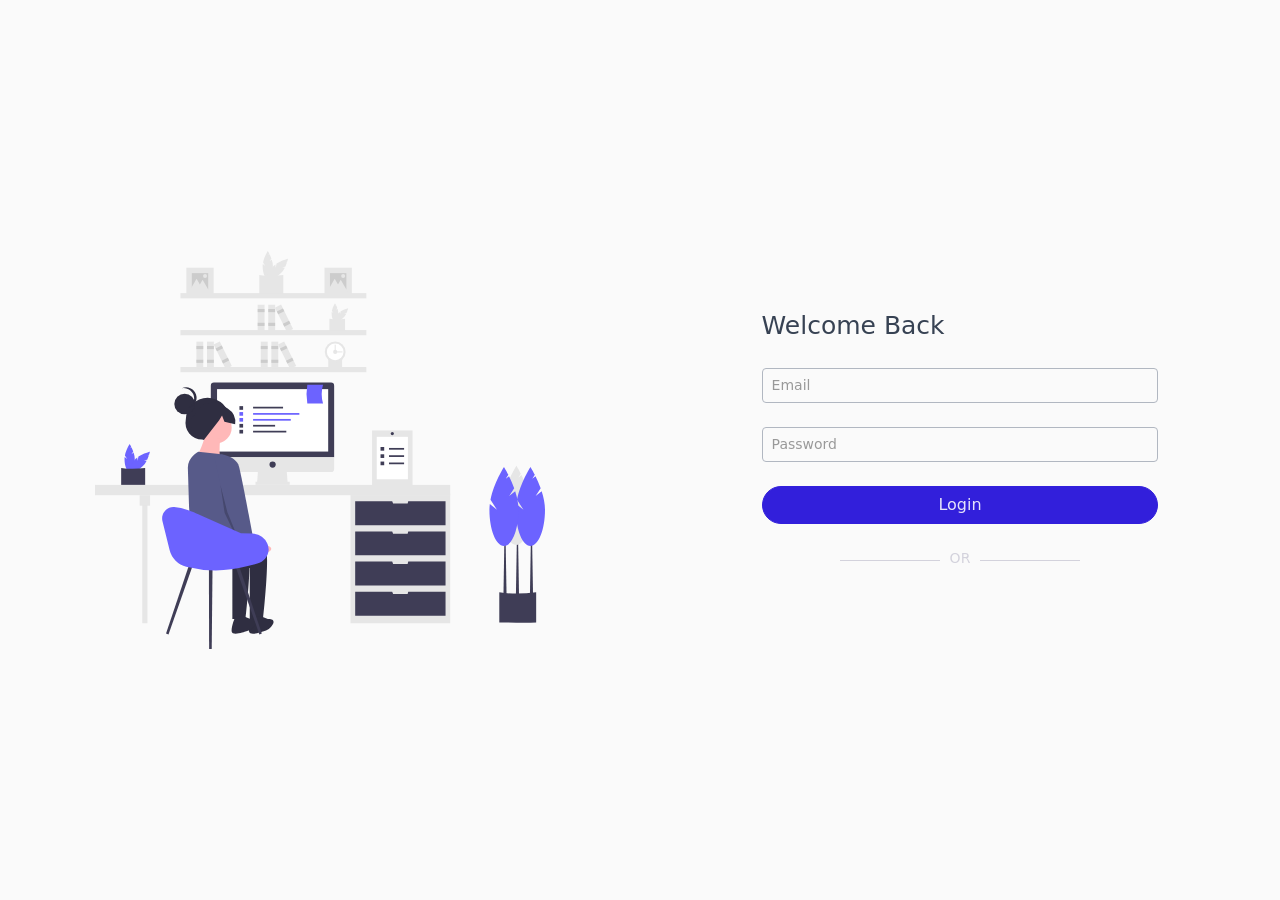
==== index.html @ 7cc8a3b1 "[Login] - Design Initial Commit" ====
<html lang="en">
  <head>
    <meta charset="utf-8" />
    <meta http-equiv="X-UA-Compatible" content="IE=edge" />
    <meta
      name="viewport"
      content="width=device-width, initial-scale=1.0, shrink-to-fit=no"
    />
    <meta
      name="google-signin-client_id"
      content="591014728640-ffhuj822gr8k2f92mpk3l8eg4rbhialf.apps.googleusercontent.com"
    />
    <title>NanoJS</title>
    <link
      href="https://cdn.jsdelivr.net/npm/bootstrap@5.0.2/dist/css/bootstrap.min.css"
      rel="stylesheet"
      integrity="sha384-EVSTQN3/azprG1Anm3QDgpJLIm9Nao0Yz1ztcQTwFspd3yD65VohhpuuCOmLASjC"
      crossorigin="anonymous"
    />
    <link
      href="https://unpkg.com/boxicons@2.1.1/css/boxicons.min.css"
      rel="stylesheet"
    />
    <link href="assets/global/adminGlobal.css" rel="stylesheet" />
    <script src="https://apis.google.com/js/platform.js" async defer></script>
  </head>
  <body>
    <div data-n-dynamic-element="login">
      <div class="container-fluid login-page">
        <div class="row min-vh-100">
          <div
            class="col-md-6 d-flex justify-content-center align-items-center login-page-left"
          >
            <img src="assets/images/login.svg" />
          </div>
          <div
            class="col-md-6 d-flex justify-content-center align-items-center login-page-right"
          >
            <div class="login-container p-5">
              <p class="login-page-title mb-4">Welcome Back</p>
              <form autocomplete="off">
                <div class="floating-label mb-4">
                  <input
                    class="floating-input form-control"
                    type="text"
                    placeholder=" "
                    name=""
                    autocomplete="off"
                  />
                  <span class="highlight"></span>
                  <label>Email</label>
                </div>
                <div class="floating-label mb-4">
                  <input
                    class="floating-input form-control"
                    type="password"
                    placeholder=" "
                    name=""
                    autocomplete="off"
                  />
                  <span class="highlight"></span>
                  <label>Password</label>
                </div>
                <button
                  class="btn btn-primary rounded-pill w-100"
                  type="submit"
                >
                  Login
                </button>
              </form>
              <div class="mb-4 mt-4 relative or">
                <p>OR</p>
              </div>
              <div class="g-signin2" data-onsuccess="onSignIn"></div>
            </div>
          </div>
        </div>
      </div>
    </div>
    <script>
      function onSignIn(googleUser) {
        var profile = googleUser.getBasicProfile();
        console.log("ID: " + profile.getId()); // Do not send to your backend! Use an ID token instead.
        console.log("Name: " + profile.getName());
        console.log("Image URL: " + profile.getImageUrl());
        console.log("Email: " + profile.getEmail()); // This is null if the 'email' scope is not present.
      }
    </script>
  </body>
</html>
---- assets/global/adminGlobal.css ----
@charset "UTF-8";
:root {
  --cui-blue: #0d6efd;
  --cui-indigo: #6610f2;
  --cui-purple: #6f42c1;
  --cui-pink: #d63384;
  --cui-red: #dc3545;
  --cui-orange: #fd7e14;
  --cui-yellow: #ffc107;
  --cui-green: #198754;
  --cui-teal: #20c997;
  --cui-cyan: #0dcaf0;
  --cui-white: #fff;
  --cui-gray: #8a93a2;
  --cui-gray-dark: #636f83;
  --cui-primary: #321fdb;
  --cui-secondary: #9da5b1;
  --cui-success: #2eb85c;
  --cui-info: #39f;
  --cui-warning: #f9b115;
  --cui-danger: #e55353;
  --cui-light: #ebedef;
  --cui-dark: #4f5d73;
  --cui-breakpoint-xs: 0;
  --cui-breakpoint-sm: 576px;
  --cui-breakpoint-md: 768px;
  --cui-breakpoint-lg: 992px;
  --cui-breakpoint-xl: 1200px;
  --cui-breakpoint-xxl: 1400px;
  --cui-mobile-breakpoint: md;
  --cui-font-sans-serif: system-ui, -apple-system, "Segoe UI", Roboto,
    "Helvetica Neue", Arial, "Noto Sans", "Liberation Sans", sans-serif,
    "Apple Color Emoji", "Segoe UI Emoji", "Segoe UI Symbol", "Noto Color Emoji";
  --cui-font-monospace: SFMono-Regular, Menlo, Monaco, Consolas,
    "Liberation Mono", "Courier New", monospace;
  --cui-gradient: linear-gradient(
    180deg,
    rgba(255, 255, 255, 0.15),
    rgba(255, 255, 255, 0)
  );
  --cui-body-color: rgba(44, 56, 74, 0.95);
}
*,
*::before,
*::after {
  box-sizing: border-box;
}
@media (prefers-reduced-motion: no-preference) {
  :root {
    scroll-behavior: smooth;
  }
}
body {
  margin: 0;
  font-family: var(--cui-font-sans-serif);
  font-size: var(--cui-font-size-base, 1rem);
  font-weight: 400;
  line-height: 1.5;
  color: var(--cui-body-color, rgba(44, 56, 74, 0.95));
  background-color: var(--cui-body-bg, #fff);
  -webkit-text-size-adjust: 100%;
  -webkit-tap-highlight-color: transparent;
}
hr {
  margin: 1rem 0;
  color: var(--cui-hr-color, inherit);
  background-color: currentColor;
  border: 0;
  opacity: 0.25;
}
hr:not([size]) {
  height: 1px;
}
.vr {
  display: flex;
  flex: 0 0 1px;
  width: 1px;
  padding: 0 !important;
  margin: 0;
  color: var(--cui-vr-color, inherit);
  background-color: currentColor;
  border: 0;
  opacity: 0.25;
}
h6,
.h6,
h5,
.h5,
h4,
.h4,
h3,
.h3,
h2,
.h2,
h1,
.h1 {
  margin-top: 0;
  margin-bottom: 0.5rem;
  font-weight: 500;
  line-height: 1.2;
  color: var(--cui-headings-color, unset);
}
h1,
.h1 {
  font-size: calc(1.375rem + 1.5vw);
}
@media (min-width: 1200px) {
  h1,
  .h1 {
    font-size: 2.5rem;
  }
}
h2,
.h2 {
  font-size: calc(1.325rem + 0.9vw);
}
@media (min-width: 1200px) {
  h2,
  .h2 {
    font-size: 2rem;
  }
}
h3,
.h3 {
  font-size: calc(1.3rem + 0.6vw);
}
@media (min-width: 1200px) {
  h3,
  .h3 {
    font-size: 1.75rem;
  }
}
h4,
.h4 {
  font-size: calc(1.275rem + 0.3vw);
}
@media (min-width: 1200px) {
  h4,
  .h4 {
    font-size: 1.5rem;
  }
}
h5,
.h5 {
  font-size: 1.25rem;
}
h6,
.h6 {
  font-size: 1rem;
}
p {
  margin-top: 0;
  margin-bottom: 1rem;
}
abbr[title],
abbr[data-coreui-original-title] {
  -webkit-text-decoration: underline dotted;
  text-decoration: underline dotted;
  cursor: help;
  -webkit-text-decoration-skip-ink: none;
  text-decoration-skip-ink: none;
}
address {
  margin-bottom: 1rem;
  font-style: normal;
  line-height: inherit;
}
ol,
ul,
dl {
  margin-top: 0;
  margin-bottom: 1rem;
}
ol ol,
ul ul,
ol ul,
ul ol {
  margin-bottom: 0;
}
dt {
  font-weight: 700;
}
dd {
  margin-bottom: 0.5rem;
}
html:not([dir="rtl"]) dd {
  margin-left: 0;
}
*[dir="rtl"] dd {
  margin-right: 0;
}
blockquote {
  margin: 0 0 1rem;
}
b,
strong {
  font-weight: bolder;
}
small,
.small {
  font-size: 0.875em;
}
mark,
.mark {
  padding: 0.2em;
  background-color: var(--cui-mark-bg, #fcf8e3);
}
sub,
sup {
  position: relative;
  font-size: 0.75em;
  line-height: 0;
  vertical-align: baseline;
}
sub {
  bottom: -0.25em;
}
sup {
  top: -0.5em;
}
a {
  color: var(--cui-link-color, #321fdb);
  text-decoration: underline;
}
a:hover {
  color: var(--cui-link-hover-color, #2819af);
}
a:not([href]):not([class]),
a:not([href]):not([class]):hover {
  color: inherit;
  text-decoration: none;
}
pre,
code,
kbd,
samp {
  font-family: var(--cui-font-monospace);
  font-size: 1em;
  direction: ltr;
  unicode-bidi: bidi-override;
}
pre {
  display: block;
  margin-top: 0;
  margin-bottom: 1rem;
  overflow: auto;
  font-size: 0.875em;
  color: var(--cui-pre-color, unset);
}
pre code {
  font-size: inherit;
  color: inherit;
  word-break: normal;
}
code {
  font-size: 0.875em;
  color: var(--cui-code-color, #d63384);
  word-wrap: break-word;
}
a > code {
  color: inherit;
}
kbd {
  padding: 0.2rem 0.4rem;
  font-size: 0.875em;
  color: var(--cui-kbd-color, rgba(255, 255, 255, 0.87));
  background-color: var(--cui-kbd-bg, #4f5d73);
  border-radius: 0.2rem;
}
kbd kbd {
  padding: 0;
  font-size: 1em;
  font-weight: 700;
}
figure {
  margin: 0 0 1rem;
}
img,
svg {
  vertical-align: middle;
}
table {
  caption-side: bottom;
  border-collapse: collapse;
}
caption {
  padding-top: 0.5rem;
  padding-bottom: 0.5rem;
  color: var(--cui-table-caption-color, rgba(44, 56, 74, 0.38));
  text-align: left;
}
th {
  font-weight: 600;
  text-align: inherit;
  text-align: -webkit-match-parent;
}
thead,
tbody,
tfoot,
tr,
td,
th {
  border-color: inherit;
  border-style: solid;
  border-width: 0;
}
label {
  display: inline-block;
}
button {
  border-radius: 0;
}
button:focus:not(:focus-visible) {
  outline: 0;
}
input,
button,
select,
optgroup,
textarea {
  margin: 0;
  font-family: inherit;
  font-size: inherit;
  line-height: inherit;
}
button,
select {
  text-transform: none;
}
[role="button"] {
  cursor: pointer;
}
select {
  word-wrap: normal;
}
select:disabled {
  opacity: 1;
}
[list]::-webkit-calendar-picker-indicator {
  display: none;
}
button,
[type="button"],
[type="reset"],
[type="submit"] {
  -webkit-appearance: button;
}
button:not(:disabled),
[type="button"]:not(:disabled),
[type="reset"]:not(:disabled),
[type="submit"]:not(:disabled) {
  cursor: pointer;
}
::-moz-focus-inner {
  padding: 0;
  border-style: none;
}
textarea {
  resize: vertical;
}
fieldset {
  min-width: 0;
  padding: 0;
  margin: 0;
  border: 0;
}
legend {
  width: 100%;
  padding: 0;
  margin-bottom: 0.5rem;
  font-size: calc(1.275rem + 0.3vw);
  line-height: inherit;
}
html:not([dir="rtl"]) legend {
  float: left;
}
*[dir="rtl"] legend {
  float: right;
}
@media (min-width: 1200px) {
  legend {
    font-size: 1.5rem;
  }
}
legend + * {
  clear: left;
}
::-webkit-datetime-edit-fields-wrapper,
::-webkit-datetime-edit-text,
::-webkit-datetime-edit-minute,
::-webkit-datetime-edit-hour-field,
::-webkit-datetime-edit-day-field,
::-webkit-datetime-edit-month-field,
::-webkit-datetime-edit-year-field {
  padding: 0;
}
::-webkit-inner-spin-button {
  height: auto;
}
[type="search"] {
  outline-offset: -2px;
  -webkit-appearance: textfield;
}
*[dir="rtl"] [type="tel"],
*[dir="rtl"] [type="url"],
*[dir="rtl"] [type="email"],
*[dir="rtl"] [type="number"] {
  direction: ltr;
}
::-webkit-search-decoration {
  -webkit-appearance: none;
}
::-webkit-color-swatch-wrapper {
  padding: 0;
}
::-webkit-file-upload-button {
  font: inherit;
}
::file-selector-button {
  font: inherit;
}
::-webkit-file-upload-button {
  font: inherit;
  -webkit-appearance: button;
}
output {
  display: inline-block;
}
iframe {
  border: 0;
}
summary {
  display: list-item;
  cursor: pointer;
}
progress {
  vertical-align: baseline;
}
[hidden] {
  display: none !important;
}
.lead {
  font-size: 1.25rem;
  font-weight: 300;
}
.display-1 {
  font-size: calc(1.625rem + 4.5vw);
  font-weight: 300;
  line-height: 1.2;
}
@media (min-width: 1200px) {
  .display-1 {
    font-size: 5rem;
  }
}
.display-2 {
  font-size: calc(1.575rem + 3.9vw);
  font-weight: 300;
  line-height: 1.2;
}
@media (min-width: 1200px) {
  .display-2 {
    font-size: 4.5rem;
  }
}
.display-3 {
  font-size: calc(1.525rem + 3.3vw);
  font-weight: 300;
  line-height: 1.2;
}
@media (min-width: 1200px) {
  .display-3 {
    font-size: 4rem;
  }
}
.display-4 {
  font-size: calc(1.475rem + 2.7vw);
  font-weight: 300;
  line-height: 1.2;
}
@media (min-width: 1200px) {
  .display-4 {
    font-size: 3.5rem;
  }
}
.display-5 {
  font-size: calc(1.425rem + 2.1vw);
  font-weight: 300;
  line-height: 1.2;
}
@media (min-width: 1200px) {
  .display-5 {
    font-size: 3rem;
  }
}
.display-6 {
  font-size: calc(1.375rem + 1.5vw);
  font-weight: 300;
  line-height: 1.2;
}
@media (min-width: 1200px) {
  .display-6 {
    font-size: 2.5rem;
  }
}
.list-unstyled {
  list-style: none;
}
html:not([dir="rtl"]) .list-unstyled {
  padding-left: 0;
}
*[dir="rtl"] .list-unstyled {
  padding-right: 0;
}
.list-inline {
  list-style: none;
}
html:not([dir="rtl"]) .list-inline {
  padding-left: 0;
}
*[dir="rtl"] .list-inline {
  padding-right: 0;
}
.list-inline-item {
  display: inline-block;
}
html:not([dir="rtl"]) .list-inline-item:not(:last-child) {
  margin-right: 0.5rem;
}
*[dir="rtl"] .list-inline-item:not(:last-child) {
  margin-left: 0.5rem;
}
.initialism {
  font-size: 0.875em;
  text-transform: uppercase;
}
.blockquote {
  margin-bottom: 1rem;
  font-size: 1.25rem;
}
.blockquote > :last-child {
  margin-bottom: 0;
}
.blockquote-footer {
  margin-top: -1rem;
  margin-bottom: 1rem;
  font-size: 0.875em;
  color: #8a93a2;
}
.blockquote-footer::before {
  content: "— ";
}
.img-fluid {
  max-width: 100%;
  height: auto;
}
.img-thumbnail {
  padding: 0.25rem;
  background-color: var(--cui-thumbnail-bg, #fff);
  border: 1px solid var(--cui-thumbnail-border-color, #c4c9d0);
  border-radius: 0.25rem;
  max-width: 100%;
  height: auto;
}
.figure {
  display: inline-block;
}
.figure-img {
  margin-bottom: 0.5rem;
  line-height: 1;
}
.figure-caption {
  font-size: 0.875em;
  color: var(--cui-figure-caption-color, #8a93a2);
}
.container,
.container-fluid,
.container-xxl,
.container-xl,
.container-lg,
.container-md,
.container-sm {
  width: 100%;
  padding-right: var(--cui-gutter-x, 0.75rem);
  padding-left: var(--cui-gutter-x, 0.75rem);
  margin-right: auto;
  margin-left: auto;
}
@media (min-width: 576px) {
  .container-sm,
  .container {
    max-width: 540px;
  }
}
@media (min-width: 768px) {
  .container-md,
  .container-sm,
  .container {
    max-width: 720px;
  }
}
@media (min-width: 992px) {
  .container-lg,
  .container-md,
  .container-sm,
  .container {
    max-width: 960px;
  }
}
@media (min-width: 1200px) {
  .container-xl,
  .container-lg,
  .container-md,
  .container-sm,
  .container {
    max-width: 1140px;
  }
}
@media (min-width: 1400px) {
  .container-xxl,
  .container-xl,
  .container-lg,
  .container-md,
  .container-sm,
  .container {
    max-width: 1320px;
  }
}
.row {
  --cui-gutter-x: 1.5rem;
  --cui-gutter-y: 0;
  display: flex;
  flex-wrap: wrap;
  margin-top: calc(-1 * var(--cui-gutter-y));
  margin-right: calc(-0.5 * var(--cui-gutter-x));
  margin-left: calc(-0.5 * var(--cui-gutter-x));
}
.row > * {
  flex-shrink: 0;
  width: 100%;
  max-width: 100%;
  padding-right: calc(var(--cui-gutter-x) * 0.5);
  padding-left: calc(var(--cui-gutter-x) * 0.5);
  margin-top: var(--cui-gutter-y);
}
.col {
  flex: 1 0 0%;
}
.row-cols-auto > * {
  flex: 0 0 auto;
  width: auto;
}
.row-cols-1 > * {
  flex: 0 0 auto;
  width: 100%;
}
.row-cols-2 > * {
  flex: 0 0 auto;
  width: 50%;
}
.row-cols-3 > * {
  flex: 0 0 auto;
  width: 33.3333333333%;
}
.row-cols-4 > * {
  flex: 0 0 auto;
  width: 25%;
}
.row-cols-5 > * {
  flex: 0 0 auto;
  width: 20%;
}
.row-cols-6 > * {
  flex: 0 0 auto;
  width: 16.6666666667%;
}
@media (min-width: 576px) {
  .col-sm {
    flex: 1 0 0%;
  }
  .row-cols-sm-auto > * {
    flex: 0 0 auto;
    width: auto;
  }
  .row-cols-sm-1 > * {
    flex: 0 0 auto;
    width: 100%;
  }
  .row-cols-sm-2 > * {
    flex: 0 0 auto;
    width: 50%;
  }
  .row-cols-sm-3 > * {
    flex: 0 0 auto;
    width: 33.3333333333%;
  }
  .row-cols-sm-4 > * {
    flex: 0 0 auto;
    width: 25%;
  }
  .row-cols-sm-5 > * {
    flex: 0 0 auto;
    width: 20%;
  }
  .row-cols-sm-6 > * {
    flex: 0 0 auto;
    width: 16.6666666667%;
  }
}
@media (min-width: 768px) {
  .col-md {
    flex: 1 0 0%;
  }
  .row-cols-md-auto > * {
    flex: 0 0 auto;
    width: auto;
  }
  .row-cols-md-1 > * {
    flex: 0 0 auto;
    width: 100%;
  }
  .row-cols-md-2 > * {
    flex: 0 0 auto;
    width: 50%;
  }
  .row-cols-md-3 > * {
    flex: 0 0 auto;
    width: 33.3333333333%;
  }
  .row-cols-md-4 > * {
    flex: 0 0 auto;
    width: 25%;
  }
  .row-cols-md-5 > * {
    flex: 0 0 auto;
    width: 20%;
  }
  .row-cols-md-6 > * {
    flex: 0 0 auto;
    width: 16.6666666667%;
  }
}
@media (min-width: 992px) {
  .col-lg {
    flex: 1 0 0%;
  }
  .row-cols-lg-auto > * {
    flex: 0 0 auto;
    width: auto;
  }
  .row-cols-lg-1 > * {
    flex: 0 0 auto;
    width: 100%;
  }
  .row-cols-lg-2 > * {
    flex: 0 0 auto;
    width: 50%;
  }
  .row-cols-lg-3 > * {
    flex: 0 0 auto;
    width: 33.3333333333%;
  }
  .row-cols-lg-4 > * {
    flex: 0 0 auto;
    width: 25%;
  }
  .row-cols-lg-5 > * {
    flex: 0 0 auto;
    width: 20%;
  }
  .row-cols-lg-6 > * {
    flex: 0 0 auto;
    width: 16.6666666667%;
  }
}
@media (min-width: 1200px) {
  .col-xl {
    flex: 1 0 0%;
  }
  .row-cols-xl-auto > * {
    flex: 0 0 auto;
    width: auto;
  }
  .row-cols-xl-1 > * {
    flex: 0 0 auto;
    width: 100%;
  }
  .row-cols-xl-2 > * {
    flex: 0 0 auto;
    width: 50%;
  }
  .row-cols-xl-3 > * {
    flex: 0 0 auto;
    width: 33.3333333333%;
  }
  .row-cols-xl-4 > * {
    flex: 0 0 auto;
    width: 25%;
  }
  .row-cols-xl-5 > * {
    flex: 0 0 auto;
    width: 20%;
  }
  .row-cols-xl-6 > * {
    flex: 0 0 auto;
    width: 16.6666666667%;
  }
}
@media (min-width: 1400px) {
  .col-xxl {
    flex: 1 0 0%;
  }
  .row-cols-xxl-auto > * {
    flex: 0 0 auto;
    width: auto;
  }
  .row-cols-xxl-1 > * {
    flex: 0 0 auto;
    width: 100%;
  }
  .row-cols-xxl-2 > * {
    flex: 0 0 auto;
    width: 50%;
  }
  .row-cols-xxl-3 > * {
    flex: 0 0 auto;
    width: 33.3333333333%;
  }
  .row-cols-xxl-4 > * {
    flex: 0 0 auto;
    width: 25%;
  }
  .row-cols-xxl-5 > * {
    flex: 0 0 auto;
    width: 20%;
  }
  .row-cols-xxl-6 > * {
    flex: 0 0 auto;
    width: 16.6666666667%;
  }
}
.col-auto {
  flex: 0 0 auto;
  width: auto;
}
.col-1 {
  flex: 0 0 auto;
  width: 8.33333333%;
}
.col-2 {
  flex: 0 0 auto;
  width: 16.66666667%;
}
.col-3 {
  flex: 0 0 auto;
  width: 25%;
}
.col-4 {
  flex: 0 0 auto;
  width: 33.33333333%;
}
.col-5 {
  flex: 0 0 auto;
  width: 41.66666667%;
}
.col-6 {
  flex: 0 0 auto;
  width: 50%;
}
.col-7 {
  flex: 0 0 auto;
  width: 58.33333333%;
}
.col-8 {
  flex: 0 0 auto;
  width: 66.66666667%;
}
.col-9 {
  flex: 0 0 auto;
  width: 75%;
}
.col-10 {
  flex: 0 0 auto;
  width: 83.33333333%;
}
.col-11 {
  flex: 0 0 auto;
  width: 91.66666667%;
}
.col-12 {
  flex: 0 0 auto;
  width: 100%;
}
html:not([dir="rtl"]) .offset-1 {
  margin-left: 8.33333333%;
}
*[dir="rtl"] .offset-1 {
  margin-right: 8.33333333%;
}
html:not([dir="rtl"]) .offset-2 {
  margin-left: 16.66666667%;
}
*[dir="rtl"] .offset-2 {
  margin-right: 16.66666667%;
}
html:not([dir="rtl"]) .offset-3 {
  margin-left: 25%;
}
*[dir="rtl"] .offset-3 {
  margin-right: 25%;
}
html:not([dir="rtl"]) .offset-4 {
  margin-left: 33.33333333%;
}
*[dir="rtl"] .offset-4 {
  margin-right: 33.33333333%;
}
html:not([dir="rtl"]) .offset-5 {
  margin-left: 41.66666667%;
}
*[dir="rtl"] .offset-5 {
  margin-right: 41.66666667%;
}
html:not([dir="rtl"]) .offset-6 {
  margin-left: 50%;
}
*[dir="rtl"] .offset-6 {
  margin-right: 50%;
}
html:not([dir="rtl"]) .offset-7 {
  margin-left: 58.33333333%;
}
*[dir="rtl"] .offset-7 {
  margin-right: 58.33333333%;
}
html:not([dir="rtl"]) .offset-8 {
  margin-left: 66.66666667%;
}
*[dir="rtl"] .offset-8 {
  margin-right: 66.66666667%;
}
html:not([dir="rtl"]) .offset-9 {
  margin-left: 75%;
}
*[dir="rtl"] .offset-9 {
  margin-right: 75%;
}
html:not([dir="rtl"]) .offset-10 {
  margin-left: 83.33333333%;
}
*[dir="rtl"] .offset-10 {
  margin-right: 83.33333333%;
}
html:not([dir="rtl"]) .offset-11 {
  margin-left: 91.66666667%;
}
*[dir="rtl"] .offset-11 {
  margin-right: 91.66666667%;
}
.g-0,
.gx-0 {
  --cui-gutter-x: 0;
}
.g-0,
.gy-0 {
  --cui-gutter-y: 0;
}
.g-1,
.gx-1 {
  --cui-gutter-x: 0.25rem;
}
.g-1,
.gy-1 {
  --cui-gutter-y: 0.25rem;
}
.g-2,
.gx-2 {
  --cui-gutter-x: 0.5rem;
}
.g-2,
.gy-2 {
  --cui-gutter-y: 0.5rem;
}
.g-3,
.gx-3 {
  --cui-gutter-x: 1rem;
}
.g-3,
.gy-3 {
  --cui-gutter-y: 1rem;
}
.g-4,
.gx-4 {
  --cui-gutter-x: 1.5rem;
}
.g-4,
.gy-4 {
  --cui-gutter-y: 1.5rem;
}
.g-5,
.gx-5 {
  --cui-gutter-x: 3rem;
}
.g-5,
.gy-5 {
  --cui-gutter-y: 3rem;
}
@media (min-width: 576px) {
  .col-sm-auto {
    flex: 0 0 auto;
    width: auto;
  }
  .col-sm-1 {
    flex: 0 0 auto;
    width: 8.33333333%;
  }
  .col-sm-2 {
    flex: 0 0 auto;
    width: 16.66666667%;
  }
  .col-sm-3 {
    flex: 0 0 auto;
    width: 25%;
  }
  .col-sm-4 {
    flex: 0 0 auto;
    width: 33.33333333%;
  }
  .col-sm-5 {
    flex: 0 0 auto;
    width: 41.66666667%;
  }
  .col-sm-6 {
    flex: 0 0 auto;
    width: 50%;
  }
  .col-sm-7 {
    flex: 0 0 auto;
    width: 58.33333333%;
  }
  .col-sm-8 {
    flex: 0 0 auto;
    width: 66.66666667%;
  }
  .col-sm-9 {
    flex: 0 0 auto;
    width: 75%;
  }
  .col-sm-10 {
    flex: 0 0 auto;
    width: 83.33333333%;
  }
  .col-sm-11 {
    flex: 0 0 auto;
    width: 91.66666667%;
  }
  .col-sm-12 {
    flex: 0 0 auto;
    width: 100%;
  }
  html:not([dir="rtl"]) .offset-sm-0 {
    margin-left: 0;
  }
  *[dir="rtl"] .offset-sm-0 {
    margin-right: 0;
  }
  html:not([dir="rtl"]) .offset-sm-1 {
    margin-left: 8.33333333%;
  }
  *[dir="rtl"] .offset-sm-1 {
    margin-right: 8.33333333%;
  }
  html:not([dir="rtl"]) .offset-sm-2 {
    margin-left: 16.66666667%;
  }
  *[dir="rtl"] .offset-sm-2 {
    margin-right: 16.66666667%;
  }
  html:not([dir="rtl"]) .offset-sm-3 {
    margin-left: 25%;
  }
  *[dir="rtl"] .offset-sm-3 {
    margin-right: 25%;
  }
  html:not([dir="rtl"]) .offset-sm-4 {
    margin-left: 33.33333333%;
  }
  *[dir="rtl"] .offset-sm-4 {
    margin-right: 33.33333333%;
  }
  html:not([dir="rtl"]) .offset-sm-5 {
    margin-left: 41.66666667%;
  }
  *[dir="rtl"] .offset-sm-5 {
    margin-right: 41.66666667%;
  }
  html:not([dir="rtl"]) .offset-sm-6 {
    margin-left: 50%;
  }
  *[dir="rtl"] .offset-sm-6 {
    margin-right: 50%;
  }
  html:not([dir="rtl"]) .offset-sm-7 {
    margin-left: 58.33333333%;
  }
  *[dir="rtl"] .offset-sm-7 {
    margin-right: 58.33333333%;
  }
  html:not([dir="rtl"]) .offset-sm-8 {
    margin-left: 66.66666667%;
  }
  *[dir="rtl"] .offset-sm-8 {
    margin-right: 66.66666667%;
  }
  html:not([dir="rtl"]) .offset-sm-9 {
    margin-left: 75%;
  }
  *[dir="rtl"] .offset-sm-9 {
    margin-right: 75%;
  }
  html:not([dir="rtl"]) .offset-sm-10 {
    margin-left: 83.33333333%;
  }
  *[dir="rtl"] .offset-sm-10 {
    margin-right: 83.33333333%;
  }
  html:not([dir="rtl"]) .offset-sm-11 {
    margin-left: 91.66666667%;
  }
  *[dir="rtl"] .offset-sm-11 {
    margin-right: 91.66666667%;
  }
  .g-sm-0,
  .gx-sm-0 {
    --cui-gutter-x: 0;
  }
  .g-sm-0,
  .gy-sm-0 {
    --cui-gutter-y: 0;
  }
  .g-sm-1,
  .gx-sm-1 {
    --cui-gutter-x: 0.25rem;
  }
  .g-sm-1,
  .gy-sm-1 {
    --cui-gutter-y: 0.25rem;
  }
  .g-sm-2,
  .gx-sm-2 {
    --cui-gutter-x: 0.5rem;
  }
  .g-sm-2,
  .gy-sm-2 {
    --cui-gutter-y: 0.5rem;
  }
  .g-sm-3,
  .gx-sm-3 {
    --cui-gutter-x: 1rem;
  }
  .g-sm-3,
  .gy-sm-3 {
    --cui-gutter-y: 1rem;
  }
  .g-sm-4,
  .gx-sm-4 {
    --cui-gutter-x: 1.5rem;
  }
  .g-sm-4,
  .gy-sm-4 {
    --cui-gutter-y: 1.5rem;
  }
  .g-sm-5,
  .gx-sm-5 {
    --cui-gutter-x: 3rem;
  }
  .g-sm-5,
  .gy-sm-5 {
    --cui-gutter-y: 3rem;
  }
}
@media (min-width: 768px) {
  .col-md-auto {
    flex: 0 0 auto;
    width: auto;
  }
  .col-md-1 {
    flex: 0 0 auto;
    width: 8.33333333%;
  }
  .col-md-2 {
    flex: 0 0 auto;
    width: 16.66666667%;
  }
  .col-md-3 {
    flex: 0 0 auto;
    width: 25%;
  }
  .col-md-4 {
    flex: 0 0 auto;
    width: 33.33333333%;
  }
  .col-md-5 {
    flex: 0 0 auto;
    width: 41.66666667%;
  }
  .col-md-6 {
    flex: 0 0 auto;
    width: 50%;
  }
  .col-md-7 {
    flex: 0 0 auto;
    width: 58.33333333%;
  }
  .col-md-8 {
    flex: 0 0 auto;
    width: 66.66666667%;
  }
  .col-md-9 {
    flex: 0 0 auto;
    width: 75%;
  }
  .col-md-10 {
    flex: 0 0 auto;
    width: 83.33333333%;
  }
  .col-md-11 {
    flex: 0 0 auto;
    width: 91.66666667%;
  }
  .col-md-12 {
    flex: 0 0 auto;
    width: 100%;
  }
  html:not([dir="rtl"]) .offset-md-0 {
    margin-left: 0;
  }
  *[dir="rtl"] .offset-md-0 {
    margin-right: 0;
  }
  html:not([dir="rtl"]) .offset-md-1 {
    margin-left: 8.33333333%;
  }
  *[dir="rtl"] .offset-md-1 {
    margin-right: 8.33333333%;
  }
  html:not([dir="rtl"]) .offset-md-2 {
    margin-left: 16.66666667%;
  }
  *[dir="rtl"] .offset-md-2 {
    margin-right: 16.66666667%;
  }
  html:not([dir="rtl"]) .offset-md-3 {
    margin-left: 25%;
  }
  *[dir="rtl"] .offset-md-3 {
    margin-right: 25%;
  }
  html:not([dir="rtl"]) .offset-md-4 {
    margin-left: 33.33333333%;
  }
  *[dir="rtl"] .offset-md-4 {
    margin-right: 33.33333333%;
  }
  html:not([dir="rtl"]) .offset-md-5 {
    margin-left: 41.66666667%;
  }
  *[dir="rtl"] .offset-md-5 {
    margin-right: 41.66666667%;
  }
  html:not([dir="rtl"]) .offset-md-6 {
    margin-left: 50%;
  }
  *[dir="rtl"] .offset-md-6 {
    margin-right: 50%;
  }
  html:not([dir="rtl"]) .offset-md-7 {
    margin-left: 58.33333333%;
  }
  *[dir="rtl"] .offset-md-7 {
    margin-right: 58.33333333%;
  }
  html:not([dir="rtl"]) .offset-md-8 {
    margin-left: 66.66666667%;
  }
  *[dir="rtl"] .offset-md-8 {
    margin-right: 66.66666667%;
  }
  html:not([dir="rtl"]) .offset-md-9 {
    margin-left: 75%;
  }
  *[dir="rtl"] .offset-md-9 {
    margin-right: 75%;
  }
  html:not([dir="rtl"]) .offset-md-10 {
    margin-left: 83.33333333%;
  }
  *[dir="rtl"] .offset-md-10 {
    margin-right: 83.33333333%;
  }
  html:not([dir="rtl"]) .offset-md-11 {
    margin-left: 91.66666667%;
  }
  *[dir="rtl"] .offset-md-11 {
    margin-right: 91.66666667%;
  }
  .g-md-0,
  .gx-md-0 {
    --cui-gutter-x: 0;
  }
  .g-md-0,
  .gy-md-0 {
    --cui-gutter-y: 0;
  }
  .g-md-1,
  .gx-md-1 {
    --cui-gutter-x: 0.25rem;
  }
  .g-md-1,
  .gy-md-1 {
    --cui-gutter-y: 0.25rem;
  }
  .g-md-2,
  .gx-md-2 {
    --cui-gutter-x: 0.5rem;
  }
  .g-md-2,
  .gy-md-2 {
    --cui-gutter-y: 0.5rem;
  }
  .g-md-3,
  .gx-md-3 {
    --cui-gutter-x: 1rem;
  }
  .g-md-3,
  .gy-md-3 {
    --cui-gutter-y: 1rem;
  }
  .g-md-4,
  .gx-md-4 {
    --cui-gutter-x: 1.5rem;
  }
  .g-md-4,
  .gy-md-4 {
    --cui-gutter-y: 1.5rem;
  }
  .g-md-5,
  .gx-md-5 {
    --cui-gutter-x: 3rem;
  }
  .g-md-5,
  .gy-md-5 {
    --cui-gutter-y: 3rem;
  }
}
@media (min-width: 992px) {
  .col-lg-auto {
    flex: 0 0 auto;
    width: auto;
  }
  .col-lg-1 {
    flex: 0 0 auto;
    width: 8.33333333%;
  }
  .col-lg-2 {
    flex: 0 0 auto;
    width: 16.66666667%;
  }
  .col-lg-3 {
    flex: 0 0 auto;
    width: 25%;
  }
  .col-lg-4 {
    flex: 0 0 auto;
    width: 33.33333333%;
  }
  .col-lg-5 {
    flex: 0 0 auto;
    width: 41.66666667%;
  }
  .col-lg-6 {
    flex: 0 0 auto;
    width: 50%;
  }
  .col-lg-7 {
    flex: 0 0 auto;
    width: 58.33333333%;
  }
  .col-lg-8 {
    flex: 0 0 auto;
    width: 66.66666667%;
  }
  .col-lg-9 {
    flex: 0 0 auto;
    width: 75%;
  }
  .col-lg-10 {
    flex: 0 0 auto;
    width: 83.33333333%;
  }
  .col-lg-11 {
    flex: 0 0 auto;
    width: 91.66666667%;
  }
  .col-lg-12 {
    flex: 0 0 auto;
    width: 100%;
  }
  html:not([dir="rtl"]) .offset-lg-0 {
    margin-left: 0;
  }
  *[dir="rtl"] .offset-lg-0 {
    margin-right: 0;
  }
  html:not([dir="rtl"]) .offset-lg-1 {
    margin-left: 8.33333333%;
  }
  *[dir="rtl"] .offset-lg-1 {
    margin-right: 8.33333333%;
  }
  html:not([dir="rtl"]) .offset-lg-2 {
    margin-left: 16.66666667%;
  }
  *[dir="rtl"] .offset-lg-2 {
    margin-right: 16.66666667%;
  }
  html:not([dir="rtl"]) .offset-lg-3 {
    margin-left: 25%;
  }
  *[dir="rtl"] .offset-lg-3 {
    margin-right: 25%;
  }
  html:not([dir="rtl"]) .offset-lg-4 {
    margin-left: 33.33333333%;
  }
  *[dir="rtl"] .offset-lg-4 {
    margin-right: 33.33333333%;
  }
  html:not([dir="rtl"]) .offset-lg-5 {
    margin-left: 41.66666667%;
  }
  *[dir="rtl"] .offset-lg-5 {
    margin-right: 41.66666667%;
  }
  html:not([dir="rtl"]) .offset-lg-6 {
    margin-left: 50%;
  }
  *[dir="rtl"] .offset-lg-6 {
    margin-right: 50%;
  }
  html:not([dir="rtl"]) .offset-lg-7 {
    margin-left: 58.33333333%;
  }
  *[dir="rtl"] .offset-lg-7 {
    margin-right: 58.33333333%;
  }
  html:not([dir="rtl"]) .offset-lg-8 {
    margin-left: 66.66666667%;
  }
  *[dir="rtl"] .offset-lg-8 {
    margin-right: 66.66666667%;
  }
  html:not([dir="rtl"]) .offset-lg-9 {
    margin-left: 75%;
  }
  *[dir="rtl"] .offset-lg-9 {
    margin-right: 75%;
  }
  html:not([dir="rtl"]) .offset-lg-10 {
    margin-left: 83.33333333%;
  }
  *[dir="rtl"] .offset-lg-10 {
    margin-right: 83.33333333%;
  }
  html:not([dir="rtl"]) .offset-lg-11 {
    margin-left: 91.66666667%;
  }
  *[dir="rtl"] .offset-lg-11 {
    margin-right: 91.66666667%;
  }
  .g-lg-0,
  .gx-lg-0 {
    --cui-gutter-x: 0;
  }
  .g-lg-0,
  .gy-lg-0 {
    --cui-gutter-y: 0;
  }
  .g-lg-1,
  .gx-lg-1 {
    --cui-gutter-x: 0.25rem;
  }
  .g-lg-1,
  .gy-lg-1 {
    --cui-gutter-y: 0.25rem;
  }
  .g-lg-2,
  .gx-lg-2 {
    --cui-gutter-x: 0.5rem;
  }
  .g-lg-2,
  .gy-lg-2 {
    --cui-gutter-y: 0.5rem;
  }
  .g-lg-3,
  .gx-lg-3 {
    --cui-gutter-x: 1rem;
  }
  .g-lg-3,
  .gy-lg-3 {
    --cui-gutter-y: 1rem;
  }
  .g-lg-4,
  .gx-lg-4 {
    --cui-gutter-x: 1.5rem;
  }
  .g-lg-4,
  .gy-lg-4 {
    --cui-gutter-y: 1.5rem;
  }
  .g-lg-5,
  .gx-lg-5 {
    --cui-gutter-x: 3rem;
  }
  .g-lg-5,
  .gy-lg-5 {
    --cui-gutter-y: 3rem;
  }
}
@media (min-width: 1200px) {
  .col-xl-auto {
    flex: 0 0 auto;
    width: auto;
  }
  .col-xl-1 {
    flex: 0 0 auto;
    width: 8.33333333%;
  }
  .col-xl-2 {
    flex: 0 0 auto;
    width: 16.66666667%;
  }
  .col-xl-3 {
    flex: 0 0 auto;
    width: 25%;
  }
  .col-xl-4 {
    flex: 0 0 auto;
    width: 33.33333333%;
  }
  .col-xl-5 {
    flex: 0 0 auto;
    width: 41.66666667%;
  }
  .col-xl-6 {
    flex: 0 0 auto;
    width: 50%;
  }
  .col-xl-7 {
    flex: 0 0 auto;
    width: 58.33333333%;
  }
  .col-xl-8 {
    flex: 0 0 auto;
    width: 66.66666667%;
  }
  .col-xl-9 {
    flex: 0 0 auto;
    width: 75%;
  }
  .col-xl-10 {
    flex: 0 0 auto;
    width: 83.33333333%;
  }
  .col-xl-11 {
    flex: 0 0 auto;
    width: 91.66666667%;
  }
  .col-xl-12 {
    flex: 0 0 auto;
    width: 100%;
  }
  html:not([dir="rtl"]) .offset-xl-0 {
    margin-left: 0;
  }
  *[dir="rtl"] .offset-xl-0 {
    margin-right: 0;
  }
  html:not([dir="rtl"]) .offset-xl-1 {
    margin-left: 8.33333333%;
  }
  *[dir="rtl"] .offset-xl-1 {
    margin-right: 8.33333333%;
  }
  html:not([dir="rtl"]) .offset-xl-2 {
    margin-left: 16.66666667%;
  }
  *[dir="rtl"] .offset-xl-2 {
    margin-right: 16.66666667%;
  }
  html:not([dir="rtl"]) .offset-xl-3 {
    margin-left: 25%;
  }
  *[dir="rtl"] .offset-xl-3 {
    margin-right: 25%;
  }
  html:not([dir="rtl"]) .offset-xl-4 {
    margin-left: 33.33333333%;
  }
  *[dir="rtl"] .offset-xl-4 {
    margin-right: 33.33333333%;
  }
  html:not([dir="rtl"]) .offset-xl-5 {
    margin-left: 41.66666667%;
  }
  *[dir="rtl"] .offset-xl-5 {
    margin-right: 41.66666667%;
  }
  html:not([dir="rtl"]) .offset-xl-6 {
    margin-left: 50%;
  }
  *[dir="rtl"] .offset-xl-6 {
    margin-right: 50%;
  }
  html:not([dir="rtl"]) .offset-xl-7 {
    margin-left: 58.33333333%;
  }
  *[dir="rtl"] .offset-xl-7 {
    margin-right: 58.33333333%;
  }
  html:not([dir="rtl"]) .offset-xl-8 {
    margin-left: 66.66666667%;
  }
  *[dir="rtl"] .offset-xl-8 {
    margin-right: 66.66666667%;
  }
  html:not([dir="rtl"]) .offset-xl-9 {
    margin-left: 75%;
  }
  *[dir="rtl"] .offset-xl-9 {
    margin-right: 75%;
  }
  html:not([dir="rtl"]) .offset-xl-10 {
    margin-left: 83.33333333%;
  }
  *[dir="rtl"] .offset-xl-10 {
    margin-right: 83.33333333%;
  }
  html:not([dir="rtl"]) .offset-xl-11 {
    margin-left: 91.66666667%;
  }
  *[dir="rtl"] .offset-xl-11 {
    margin-right: 91.66666667%;
  }
  .g-xl-0,
  .gx-xl-0 {
    --cui-gutter-x: 0;
  }
  .g-xl-0,
  .gy-xl-0 {
    --cui-gutter-y: 0;
  }
  .g-xl-1,
  .gx-xl-1 {
    --cui-gutter-x: 0.25rem;
  }
  .g-xl-1,
  .gy-xl-1 {
    --cui-gutter-y: 0.25rem;
  }
  .g-xl-2,
  .gx-xl-2 {
    --cui-gutter-x: 0.5rem;
  }
  .g-xl-2,
  .gy-xl-2 {
    --cui-gutter-y: 0.5rem;
  }
  .g-xl-3,
  .gx-xl-3 {
    --cui-gutter-x: 1rem;
  }
  .g-xl-3,
  .gy-xl-3 {
    --cui-gutter-y: 1rem;
  }
  .g-xl-4,
  .gx-xl-4 {
    --cui-gutter-x: 1.5rem;
  }
  .g-xl-4,
  .gy-xl-4 {
    --cui-gutter-y: 1.5rem;
  }
  .g-xl-5,
  .gx-xl-5 {
    --cui-gutter-x: 3rem;
  }
  .g-xl-5,
  .gy-xl-5 {
    --cui-gutter-y: 3rem;
  }
}
@media (min-width: 1400px) {
  .col-xxl-auto {
    flex: 0 0 auto;
    width: auto;
  }
  .col-xxl-1 {
    flex: 0 0 auto;
    width: 8.33333333%;
  }
  .col-xxl-2 {
    flex: 0 0 auto;
    width: 16.66666667%;
  }
  .col-xxl-3 {
    flex: 0 0 auto;
    width: 25%;
  }
  .col-xxl-4 {
    flex: 0 0 auto;
    width: 33.33333333%;
  }
  .col-xxl-5 {
    flex: 0 0 auto;
    width: 41.66666667%;
  }
  .col-xxl-6 {
    flex: 0 0 auto;
    width: 50%;
  }
  .col-xxl-7 {
    flex: 0 0 auto;
    width: 58.33333333%;
  }
  .col-xxl-8 {
    flex: 0 0 auto;
    width: 66.66666667%;
  }
  .col-xxl-9 {
    flex: 0 0 auto;
    width: 75%;
  }
  .col-xxl-10 {
    flex: 0 0 auto;
    width: 83.33333333%;
  }
  .col-xxl-11 {
    flex: 0 0 auto;
    width: 91.66666667%;
  }
  .col-xxl-12 {
    flex: 0 0 auto;
    width: 100%;
  }
  html:not([dir="rtl"]) .offset-xxl-0 {
    margin-left: 0;
  }
  *[dir="rtl"] .offset-xxl-0 {
    margin-right: 0;
  }
  html:not([dir="rtl"]) .offset-xxl-1 {
    margin-left: 8.33333333%;
  }
  *[dir="rtl"] .offset-xxl-1 {
    margin-right: 8.33333333%;
  }
  html:not([dir="rtl"]) .offset-xxl-2 {
    margin-left: 16.66666667%;
  }
  *[dir="rtl"] .offset-xxl-2 {
    margin-right: 16.66666667%;
  }
  html:not([dir="rtl"]) .offset-xxl-3 {
    margin-left: 25%;
  }
  *[dir="rtl"] .offset-xxl-3 {
    margin-right: 25%;
  }
  html:not([dir="rtl"]) .offset-xxl-4 {
    margin-left: 33.33333333%;
  }
  *[dir="rtl"] .offset-xxl-4 {
    margin-right: 33.33333333%;
  }
  html:not([dir="rtl"]) .offset-xxl-5 {
    margin-left: 41.66666667%;
  }
  *[dir="rtl"] .offset-xxl-5 {
    margin-right: 41.66666667%;
  }
  html:not([dir="rtl"]) .offset-xxl-6 {
    margin-left: 50%;
  }
  *[dir="rtl"] .offset-xxl-6 {
    margin-right: 50%;
  }
  html:not([dir="rtl"]) .offset-xxl-7 {
    margin-left: 58.33333333%;
  }
  *[dir="rtl"] .offset-xxl-7 {
    margin-right: 58.33333333%;
  }
  html:not([dir="rtl"]) .offset-xxl-8 {
    margin-left: 66.66666667%;
  }
  *[dir="rtl"] .offset-xxl-8 {
    margin-right: 66.66666667%;
  }
  html:not([dir="rtl"]) .offset-xxl-9 {
    margin-left: 75%;
  }
  *[dir="rtl"] .offset-xxl-9 {
    margin-right: 75%;
  }
  html:not([dir="rtl"]) .offset-xxl-10 {
    margin-left: 83.33333333%;
  }
  *[dir="rtl"] .offset-xxl-10 {
    margin-right: 83.33333333%;
  }
  html:not([dir="rtl"]) .offset-xxl-11 {
    margin-left: 91.66666667%;
  }
  *[dir="rtl"] .offset-xxl-11 {
    margin-right: 91.66666667%;
  }
  .g-xxl-0,
  .gx-xxl-0 {
    --cui-gutter-x: 0;
  }
  .g-xxl-0,
  .gy-xxl-0 {
    --cui-gutter-y: 0;
  }
  .g-xxl-1,
  .gx-xxl-1 {
    --cui-gutter-x: 0.25rem;
  }
  .g-xxl-1,
  .gy-xxl-1 {
    --cui-gutter-y: 0.25rem;
  }
  .g-xxl-2,
  .gx-xxl-2 {
    --cui-gutter-x: 0.5rem;
  }
  .g-xxl-2,
  .gy-xxl-2 {
    --cui-gutter-y: 0.5rem;
  }
  .g-xxl-3,
  .gx-xxl-3 {
    --cui-gutter-x: 1rem;
  }
  .g-xxl-3,
  .gy-xxl-3 {
    --cui-gutter-y: 1rem;
  }
  .g-xxl-4,
  .gx-xxl-4 {
    --cui-gutter-x: 1.5rem;
  }
  .g-xxl-4,
  .gy-xxl-4 {
    --cui-gutter-y: 1.5rem;
  }
  .g-xxl-5,
  .gx-xxl-5 {
    --cui-gutter-x: 3rem;
  }
  .g-xxl-5,
  .gy-xxl-5 {
    --cui-gutter-y: 3rem;
  }
}
.table {
  --cui-table-color: rgba(44, 56, 74, 0.95);
  --cui-table-bg: transparent;
  --cui-table-border-color: #d8dbe0;
  --cui-table-accent-bg: transparent;
  --cui-table-striped-color: rgba(44, 56, 74, 0.95);
  --cui-table-striped-bg: rgba(0, 0, 21, 0.05);
  --cui-table-active-color: rgba(44, 56, 74, 0.95);
  --cui-table-active-bg: rgba(0, 0, 21, 0.1);
  --cui-table-hover-color: rgba(44, 56, 74, 0.95);
  --cui-table-hover-bg: rgba(0, 0, 21, 0.075);
  width: 100%;
  margin-bottom: 1rem;
  color: var(--cui-table-color);
  vertical-align: top;
  border-color: var(--cui-table-border-color);
}
.table > :not(caption) > * > * {
  padding: 0.5rem;
  color: var(--cui-table-color);
  background-color: var(--cui-table-bg);
  border-bottom-color: var(--cui-table-border-color);
  border-bottom-width: 1px;
  box-shadow: inset 0 0 0 9999px var(--cui-table-accent-bg);
}
.table > tbody {
  vertical-align: inherit;
}
.table > thead {
  vertical-align: bottom;
}
.caption-top {
  caption-side: top;
}
.table-sm > :not(caption) > * > * {
  padding: 0.25rem;
}
.table-bordered > :not(caption) > * {
  border-width: 1px 0;
}
.table-bordered > :not(caption) > * > * {
  border-width: 0 1px;
}
.table-borderless > :not(caption) > * > * {
  border-bottom-width: 0;
}
.table-striped > tbody > tr:nth-of-type(odd) {
  --cui-table-accent-bg: var(--cui-table-striped-bg);
  color: var(--cui-table-striped-color);
}
.table-active {
  --cui-table-accent-bg: var(--cui-table-active-bg);
  color: var(--cui-table-active-color);
}
.table-hover > tbody > tr:hover {
  --cui-table-accent-bg: var(--cui-table-hover-bg);
  color: var(--cui-table-hover-color);
}
.table-primary {
  --cui-table-bg: #d6d2f8;
  --cui-table-color: rgba(44, 56, 74, 0.95);
  --cui-table-border-color: rgba(198, 196, 232, 0.995);
  --cui-table-striped-bg: rgba(206, 203, 240, 0.9975);
  --cui-table-striped-color: rgba(44, 56, 74, 0.95);
  --cui-table-active-bg: rgba(198, 196, 232, 0.995);
  --cui-table-active-color: rgba(44, 56, 74, 0.95);
  --cui-table-hover-bg: rgba(202, 199, 236, 0.99625);
  --cui-table-hover-color: rgba(44, 56, 74, 0.95);
  color: var(--cui-table-color);
  border-color: var(--cui-table-border-color);
}
.table-secondary {
  --cui-table-bg: #ebedef;
  --cui-table-color: rgba(44, 56, 74, 0.95);
  --cui-table-border-color: rgba(218, 220, 224, 0.995);
  --cui-table-striped-bg: rgba(226, 229, 232, 0.9975);
  --cui-table-striped-color: rgba(44, 56, 74, 0.95);
  --cui-table-active-bg: rgba(218, 220, 224, 0.995);
  --cui-table-active-color: rgba(44, 56, 74, 0.95);
  --cui-table-hover-bg: rgba(222, 225, 228, 0.99625);
  --cui-table-hover-color: rgba(44, 56, 74, 0.95);
  color: var(--cui-table-color);
  border-color: var(--cui-table-border-color);
}
.table-success {
  --cui-table-bg: #d5f1de;
  --cui-table-color: rgba(44, 56, 74, 0.95);
  --cui-table-border-color: rgba(198, 224, 208, 0.995);
  --cui-table-striped-bg: rgba(205, 233, 215, 0.9975);
  --cui-table-striped-color: rgba(44, 56, 74, 0.95);
  --cui-table-active-bg: rgba(198, 224, 208, 0.995);
  --cui-table-active-color: rgba(44, 56, 74, 0.95);
  --cui-table-hover-bg: rgba(201, 228, 212, 0.99625);
  --cui-table-hover-color: rgba(44, 56, 74, 0.95);
  color: var(--cui-table-color);
  border-color: var(--cui-table-border-color);
}
.table-danger {
  --cui-table-bg: #fadddd;
  --cui-table-color: rgba(44, 56, 74, 0.95);
  --cui-table-border-color: rgba(231, 206, 208, 0.995);
  --cui-table-striped-bg: rgba(241, 214, 214, 0.9975);
  --cui-table-striped-color: rgba(44, 56, 74, 0.95);
  --cui-table-active-bg: rgba(231, 206, 208, 0.995);
  --cui-table-active-color: rgba(44, 56, 74, 0.95);
  --cui-table-hover-bg: rgba(236, 210, 211, 0.99625);
  --cui-table-hover-color: rgba(44, 56, 74, 0.95);
  color: var(--cui-table-color);
  border-color: var(--cui-table-border-color);
}
.table-warning {
  --cui-table-bg: #feefd0;
  --cui-table-color: rgba(44, 56, 74, 0.95);
  --cui-table-border-color: rgba(235, 222, 196, 0.995);
  --cui-table-striped-bg: rgba(244, 231, 202, 0.9975);
  --cui-table-striped-color: rgba(44, 56, 74, 0.95);
  --cui-table-active-bg: rgba(235, 222, 196, 0.995);
  --cui-table-active-color: rgba(44, 56, 74, 0.95);
  --cui-table-hover-bg: rgba(240, 226, 199, 0.99625);
  --cui-table-hover-color: rgba(44, 56, 74, 0.95);
  color: var(--cui-table-color);
  border-color: var(--cui-table-border-color);
}
.table-info {
  --cui-table-bg: #d6ebff;
  --cui-table-color: rgba(44, 56, 74, 0.95);
  --cui-table-border-color: rgba(198, 219, 238, 0.995);
  --cui-table-striped-bg: rgba(206, 227, 247, 0.9975);
  --cui-table-striped-color: rgba(44, 56, 74, 0.95);
  --cui-table-active-bg: rgba(198, 219, 238, 0.995);
  --cui-table-active-color: rgba(44, 56, 74, 0.95);
  --cui-table-hover-bg: rgba(202, 223, 243, 0.99625);
  --cui-table-hover-color: rgba(44, 56, 74, 0.95);
  color: var(--cui-table-color);
  border-color: var(--cui-table-border-color);
}
.table-light {
  --cui-table-bg: #fbfbfc;
  --cui-table-color: rgba(44, 56, 74, 0.95);
  --cui-table-border-color: rgba(232, 233, 236, 0.995);
  --cui-table-striped-bg: rgba(242, 242, 244, 0.9975);
  --cui-table-striped-color: rgba(44, 56, 74, 0.95);
  --cui-table-active-bg: rgba(232, 233, 236, 0.995);
  --cui-table-active-color: rgba(44, 56, 74, 0.95);
  --cui-table-hover-bg: rgba(237, 238, 240, 0.99625);
  --cui-table-hover-color: rgba(44, 56, 74, 0.95);
  color: var(--cui-table-color);
  border-color: var(--cui-table-border-color);
}
.table-dark {
  --cui-table-bg: #dcdfe3;
  --cui-table-color: rgba(44, 56, 74, 0.95);
  --cui-table-border-color: rgba(204, 208, 213, 0.995);
  --cui-table-striped-bg: rgba(212, 215, 220, 0.9975);
  --cui-table-striped-color: rgba(44, 56, 74, 0.95);
  --cui-table-active-bg: rgba(204, 208, 213, 0.995);
  --cui-table-active-color: rgba(44, 56, 74, 0.95);
  --cui-table-hover-bg: rgba(208, 212, 217, 0.99625);
  --cui-table-hover-color: rgba(44, 56, 74, 0.95);
  color: var(--cui-table-color);
  border-color: var(--cui-table-border-color);
}
.table-responsive {
  overflow-x: auto;
  -webkit-overflow-scrolling: touch;
}
@media (max-width: 575.98px) {
  .table-responsive-sm {
    overflow-x: auto;
    -webkit-overflow-scrolling: touch;
  }
}
@media (max-width: 767.98px) {
  .table-responsive-md {
    overflow-x: auto;
    -webkit-overflow-scrolling: touch;
  }
}
@media (max-width: 991.98px) {
  .table-responsive-lg {
    overflow-x: auto;
    -webkit-overflow-scrolling: touch;
  }
}
@media (max-width: 1199.98px) {
  .table-responsive-xl {
    overflow-x: auto;
    -webkit-overflow-scrolling: touch;
  }
}
@media (max-width: 1399.98px) {
  .table-responsive-xxl {
    overflow-x: auto;
    -webkit-overflow-scrolling: touch;
  }
}
.form-label {
  margin-bottom: 0.5rem;
  color: var(--cui-form-label-color);
}
.col-form-label {
  padding-top: calc(0.375rem + 1px);
  padding-bottom: calc(0.375rem + 1px);
  margin-bottom: 0;
  font-size: inherit;
  line-height: 1.5;
  color: var(--cui-form-label-color);
}
.col-form-label-lg {
  padding-top: calc(0.5rem + 1px);
  padding-bottom: calc(0.5rem + 1px);
  font-size: 1.25rem;
}
.col-form-label-sm {
  padding-top: calc(0.25rem + 1px);
  padding-bottom: calc(0.25rem + 1px);
  font-size: 0.875rem;
}
.form-text {
  margin-top: 0.25rem;
  font-size: 0.875em;
  color: var(--cui-form-text-color, rgba(44, 56, 74, 0.38));
}
.form-control {
  display: block;
  width: 100%;
  padding: 0.375rem 0.75rem;
  font-size: 1rem;
  font-weight: 400;
  line-height: 1.5;
  color: var(--cui-input-color, rgba(44, 56, 74, 0.95));
  background-color: var(--cui-input-bg, #fff);
  background-clip: padding-box;
  border: 1px solid var(--cui-input-border-color, #b1b7c1);
  -webkit-appearance: none;
  -moz-appearance: none;
  appearance: none;
  border-radius: 0.25rem;
  transition: border-color 0.15s ease-in-out, box-shadow 0.15s ease-in-out;
}
@media (prefers-reduced-motion: reduce) {
  .form-control {
    transition: none;
  }
}
.form-control[type="file"] {
  overflow: hidden;
}
.form-control[type="file"]:not(:disabled):not([readonly]) {
  cursor: pointer;
}
.form-control:focus {
  color: var(--cui-input-focus-color, rgba(44, 56, 74, 0.95));
  background-color: var(--cui-input-focus-bg, #fff);
  border-color: var(--cui-input-focus-border-color, #998fed);
  outline: 0;
  box-shadow: 0 0 0 0.25rem rgba(50, 31, 219, 0.25);
}
.form-control::-webkit-date-and-time-value {
  height: 1.5em;
}
.form-control::-moz-placeholder {
  color: var(--cui-input-placeholder-color, #8a93a2);
  opacity: 1;
}
.form-control::placeholder {
  color: var(--cui-input-placeholder-color, #8a93a2);
  opacity: 1;
}
.form-control:disabled,
.form-control[readonly] {
  background-color: var(--cui-input-disabled-bg, #d8dbe0);
  border-color: var(--cui-input-disabled-border-color, #b1b7c1);
  opacity: 1;
}
.form-control::-webkit-file-upload-button {
  padding: 0.375rem 0.75rem;
  margin: -0.375rem -0.75rem;
  -webkit-margin-end: 0.75rem;
  margin-inline-end: 0.75rem;
  color: var(--cui-form-file-button-color, rgba(44, 56, 74, 0.95));
  background-color: var(--cui-form-file-button-bg, #d8dbe0);
  pointer-events: none;
  border-color: inherit;
  border-style: solid;
  border-width: 0;
  border-inline-end-width: 1px;
  border-radius: 0;
  -webkit-transition: color 0.15s ease-in-out,
    background-color 0.15s ease-in-out, border-color 0.15s ease-in-out,
    box-shadow 0.15s ease-in-out;
  transition: color 0.15s ease-in-out, background-color 0.15s ease-in-out,
    border-color 0.15s ease-in-out, box-shadow 0.15s ease-in-out;
}
.form-control::file-selector-button {
  padding: 0.375rem 0.75rem;
  margin: -0.375rem -0.75rem;
  -webkit-margin-end: 0.75rem;
  margin-inline-end: 0.75rem;
  color: var(--cui-form-file-button-color, rgba(44, 56, 74, 0.95));
  background-color: var(--cui-form-file-button-bg, #d8dbe0);
  pointer-events: none;
  border-color: inherit;
  border-style: solid;
  border-width: 0;
  border-inline-end-width: 1px;
  border-radius: 0;
  transition: color 0.15s ease-in-out, background-color 0.15s ease-in-out,
    border-color 0.15s ease-in-out, box-shadow 0.15s ease-in-out;
}
@media (prefers-reduced-motion: reduce) {
  .form-control::-webkit-file-upload-button {
    -webkit-transition: none;
    transition: none;
  }
  .form-control::file-selector-button {
    transition: none;
  }
}
.form-control:hover:not(:disabled):not([readonly])::-webkit-file-upload-button {
  background-color: var(--cui-form-file-button-hover-bg, #cdd0d5);
}
.form-control:hover:not(:disabled):not([readonly])::file-selector-button {
  background-color: var(--cui-form-file-button-hover-bg, #cdd0d5);
}
.form-control::-webkit-file-upload-button {
  padding: 0.375rem 0.75rem;
  margin: -0.375rem -0.75rem;
  -webkit-margin-end: 0.75rem;
  margin-inline-end: 0.75rem;
  color: var(--cui-form-file-button-color, rgba(44, 56, 74, 0.95));
  background-color: var(--cui-form-file-button-bg, #d8dbe0);
  pointer-events: none;
  border-color: inherit;
  border-style: solid;
  border-width: 0;
  border-inline-end-width: 1px;
  border-radius: 0;
  -webkit-transition: color 0.15s ease-in-out,
    background-color 0.15s ease-in-out, border-color 0.15s ease-in-out,
    box-shadow 0.15s ease-in-out;
  transition: color 0.15s ease-in-out, background-color 0.15s ease-in-out,
    border-color 0.15s ease-in-out, box-shadow 0.15s ease-in-out;
}
@media (prefers-reduced-motion: reduce) {
  .form-control::-webkit-file-upload-button {
    -webkit-transition: none;
    transition: none;
  }
}
.form-control:hover:not(:disabled):not([readonly])::-webkit-file-upload-button {
  background-color: var(--cui-form-file-button-hover-bg, #cdd0d5);
}
.form-control-plaintext {
  display: block;
  width: 100%;
  padding: 0.375rem 0;
  margin-bottom: 0;
  line-height: 1.5;
  color: var(--cui-input-plaintext-color, rgba(44, 56, 74, 0.95));
  background-color: transparent;
  border: solid transparent;
  border-width: 1px 0;
}
.form-control-plaintext.form-control-sm,
.form-control-plaintext.form-control-lg {
  padding-right: 0;
  padding-left: 0;
}
.form-control-sm {
  min-height: calc(1.5em + (0.5rem + 2px));
  padding: 0.25rem 0.5rem;
  font-size: 0.875rem;
  border-radius: 0.2rem;
}
.form-control-sm::-webkit-file-upload-button {
  padding: 0.25rem 0.5rem;
  margin: -0.25rem -0.5rem;
  -webkit-margin-end: 0.5rem;
  margin-inline-end: 0.5rem;
}
.form-control-sm::file-selector-button {
  padding: 0.25rem 0.5rem;
  margin: -0.25rem -0.5rem;
  -webkit-margin-end: 0.5rem;
  margin-inline-end: 0.5rem;
}
.form-control-sm::-webkit-file-upload-button {
  padding: 0.25rem 0.5rem;
  margin: -0.25rem -0.5rem;
  -webkit-margin-end: 0.5rem;
  margin-inline-end: 0.5rem;
}
.form-control-lg {
  min-height: calc(1.5em + (1rem + 2px));
  padding: 0.5rem 1rem;
  font-size: 1.25rem;
  border-radius: 0.3rem;
}
.form-control-lg::-webkit-file-upload-button {
  padding: 0.5rem 1rem;
  margin: -0.5rem -1rem;
  -webkit-margin-end: 1rem;
  margin-inline-end: 1rem;
}
.form-control-lg::file-selector-button {
  padding: 0.5rem 1rem;
  margin: -0.5rem -1rem;
  -webkit-margin-end: 1rem;
  margin-inline-end: 1rem;
}
.form-control-lg::-webkit-file-upload-button {
  padding: 0.5rem 1rem;
  margin: -0.5rem -1rem;
  -webkit-margin-end: 1rem;
  margin-inline-end: 1rem;
}
textarea.form-control {
  min-height: calc(1.5em + (0.75rem + 2px));
}
textarea.form-control-sm {
  min-height: calc(1.5em + (0.5rem + 2px));
}
textarea.form-control-lg {
  min-height: calc(1.5em + (1rem + 2px));
}
.form-control-color {
  max-width: 3rem;
  height: auto;
  padding: 0.375rem;
}
.form-control-color:not(:disabled):not([readonly]) {
  cursor: pointer;
}
.form-control-color::-moz-color-swatch {
  height: 1.5em;
  border-radius: 0.25rem;
}
.form-control-color::-webkit-color-swatch {
  height: 1.5em;
  border-radius: 0.25rem;
}
.form-select {
  display: block;
  width: 100%;
  padding: 0.375rem 2.25rem 0.375rem 0.75rem;
  -moz-padding-start: calc(0.75rem - 3px);
  font-size: 1rem;
  font-weight: 400;
  line-height: 1.5;
  color: var(--cui-form-select-color, rgba(44, 56, 74, 0.95));
  background-color: var(--cui-form-select-bg, #fff);
  background-image: url([data-uri]);
  background-repeat: no-repeat;
  background-position: right 0.75rem center;
  background-size: 16px 12px;
  border: 1px solid var(--cui-form-select-border-color, #b1b7c1);
  border-radius: 0.25rem;
  transition: border-color 0.15s ease-in-out, box-shadow 0.15s ease-in-out;
  -webkit-appearance: none;
  -moz-appearance: none;
  appearance: none;
}
@media (prefers-reduced-motion: reduce) {
  .form-select {
    transition: none;
  }
}
.form-select:focus {
  border-color: var(--cui-form-select-focus-border-color, #998fed);
  outline: 0;
  box-shadow: 0 0 0 0.25rem rgba(50, 31, 219, 0.25);
}
.form-select[multiple],
.form-select[size]:not([size="1"]) {
  background-image: none;
}
html:not([dir="rtl"]) .form-select[multiple],
html:not([dir="rtl"]) .form-select[size]:not([size="1"]) {
  padding-right: 0.75rem;
}
*[dir="rtl"] .form-select[multiple],
*[dir="rtl"] .form-select[size]:not([size="1"]) {
  padding-left: 0.75rem;
}
.form-select:disabled {
  color: var(--cui-form-select-disabled-color);
  background-color: var(--cui-form-select-disabled-bg, #d8dbe0);
  border-color: var(--cui-form-select-disabled-border-color, #b1b7c1);
}
.form-select:-moz-focusring {
  color: transparent;
  text-shadow: 0 0 0 var(--cui-form-select-color, rgba(44, 56, 74, 0.95));
}
.form-select-sm {
  padding-top: 0.25rem;
  padding-bottom: 0.25rem;
  font-size: 0.875rem;
}
html:not([dir="rtl"]) .form-select-sm {
  padding-left: 0.5rem;
}
*[dir="rtl"] .form-select-sm {
  padding-right: 0.5rem;
}
.form-select-lg {
  padding-top: 0.5rem;
  padding-bottom: 0.5rem;
  font-size: 1.25rem;
}
html:not([dir="rtl"]) .form-select-lg {
  padding-left: 1rem;
}
*[dir="rtl"] .form-select-lg {
  padding-right: 1rem;
}
.form-check {
  display: block;
  min-height: 1.5rem;
  margin-bottom: 0.125rem;
}
html:not([dir="rtl"]) .form-check {
  padding-left: 1.5em;
}
*[dir="rtl"] .form-check {
  padding-right: 1.5em;
}
html:not([dir="rtl"]) .form-check .form-check-input {
  float: left;
  margin-left: -1.5em;
}
*[dir="rtl"] .form-check .form-check-input {
  float: right;
  margin-right: -1.5em;
}
.form-check-input {
  width: 1em;
  height: 1em;
  margin-top: 0.25em;
  vertical-align: top;
  background-color: var(--cui-form-check-input-bg, #fff);
  background-repeat: no-repeat;
  background-position: center;
  background-size: contain;
  border: 1px solid rgba(0, 0, 21, 0.25);
  -webkit-appearance: none;
  -moz-appearance: none;
  appearance: none;
  -webkit-print-color-adjust: exact;
  color-adjust: exact;
}
.form-check-input[type="checkbox"] {
  border-radius: 0.25em;
}
.form-check-input[type="radio"] {
  border-radius: 50%;
}
.form-check-input:active {
  filter: brightness(90%);
}
.form-check-input:focus {
  border-color: #998fed;
  outline: 0;
  box-shadow: 0 0 0 0.25rem rgba(50, 31, 219, 0.25);
}
.form-check-input:checked {
  background-color: var(--cui-form-check-input-checked-bg-color, #321fdb);
  border-color: var(--cui-form-check-input-checked-border-color, #321fdb);
}
.form-check-input:checked[type="checkbox"] {
  background-image: var(
    --cui-form-check-input-checked-bg-image,
    url("data:image/svg+xml,%3csvg xmlns='http://www.w3.org/2000/svg' viewBox='0 0 20 20'%3e%3cpath fill='none' stroke='rgba%28255, 255, 255, 0.87%29' stroke-linecap='round' stroke-linejoin='round' stroke-width='3' d='M6 10l3 3l6-6'/%3e%3c/svg%3e")
  );
}
.form-check-input:checked[type="radio"] {
  background-image: var(
    --cui-form-check-radio-checked-bg-image,
    url("data:image/svg+xml,%3csvg xmlns='http://www.w3.org/2000/svg' viewBox='-4 -4 8 8'%3e%3ccircle r='2' fill='rgba%28255, 255, 255, 0.87%29'/%3e%3c/svg%3e")
  );
}
.form-check-input[type="checkbox"]:indeterminate {
  background-color: #321fdb;
  border-color: #321fdb;
  background-image: var(
    --cui-form-check-input-indeterminate-bg-image,
    url("data:image/svg+xml,%3csvg xmlns='http://www.w3.org/2000/svg' viewBox='0 0 20 20'%3e%3cpath fill='none' stroke='rgba%28255, 255, 255, 0.87%29' stroke-linecap='round' stroke-linejoin='round' stroke-width='3' d='M6 10h8'/%3e%3c/svg%3e")
  );
}
.form-check-input:disabled {
  pointer-events: none;
  filter: none;
  opacity: 0.5;
}
.form-check-input[disabled] ~ .form-check-label,
.form-check-input:disabled ~ .form-check-label {
  opacity: 0.5;
}
.form-check-label {
  color: var(--cui-form-check-label-color, unset);
}
html:not([dir="rtl"]) .form-switch {
  padding-left: 2em;
}
*[dir="rtl"] .form-switch {
  padding-right: 2em;
}
.form-switch .form-check-input {
  width: 1.5em;
  background-image: var(
    --cui-form-switch-bg-image,
    url("data:image/svg+xml,%3csvg xmlns='http://www.w3.org/2000/svg' viewBox='-4 -4 8 8'%3e%3ccircle r='3' fill='rgba%280, 0, 0, 0.25%29'/%3e%3c/svg%3e")
  );
  background-position: left center;
  border-radius: 1.5em;
  transition: background-position 0.15s ease-in-out;
}
html:not([dir="rtl"]) .form-switch .form-check-input {
  margin-left: -2em;
}
*[dir="rtl"] .form-switch .form-check-input {
  margin-right: -2em;
}
@media (prefers-reduced-motion: reduce) {
  .form-switch .form-check-input {
    transition: none;
  }
}
.form-switch .form-check-input:focus {
  background-image: var(
    --cui-form-switch-focus-bg-image,
    url("data:image/svg+xml,%3csvg xmlns='http://www.w3.org/2000/svg' viewBox='-4 -4 8 8'%3e%3ccircle r='3' fill='%23998fed'/%3e%3c/svg%3e")
  );
}
.form-switch .form-check-input:checked {
  background-position: right center;
  background-image: var(
    --cui-form-switch-checked-bg-image,
    url("data:image/svg+xml,%3csvg xmlns='http://www.w3.org/2000/svg' viewBox='-4 -4 8 8'%3e%3ccircle r='3' fill='rgba%28255, 255, 255, 0.87%29'/%3e%3c/svg%3e")
  );
}
.form-switch-lg {
  min-height: 1.25em;
}
html:not([dir="rtl"]) .form-switch-lg {
  padding-left: 2.25em;
}
*[dir="rtl"] .form-switch-lg {
  padding-right: 2.25em;
}
.form-switch-lg .form-check-input {
  width: 1.75em;
  height: 1.25em;
}
html:not([dir="rtl"]) .form-switch-lg .form-check-input {
  margin-left: -2.25em;
}
*[dir="rtl"] .form-switch-lg .form-check-input {
  margin-right: -2.25em;
}
.form-switch-lg .form-check-label {
  padding-top: calc((1.25em - 1rem) / 2);
}
.form-switch-xl {
  min-height: 1.5em;
}
html:not([dir="rtl"]) .form-switch-xl {
  padding-left: 2.5em;
}
*[dir="rtl"] .form-switch-xl {
  padding-right: 2.5em;
}
.form-switch-xl .form-check-input {
  width: 2em;
  height: 1.5em;
}
html:not([dir="rtl"]) .form-switch-xl .form-check-input {
  margin-left: -2.5em;
}
*[dir="rtl"] .form-switch-xl .form-check-input {
  margin-right: -2.5em;
}
.form-switch-xl .form-check-label {
  padding-top: calc((1.5em - 1rem) / 2);
}
.form-check-inline {
  display: inline-block;
}
html:not([dir="rtl"]) .form-check-inline {
  margin-right: 1rem;
}
*[dir="rtl"] .form-check-inline {
  margin-left: 1rem;
}
.btn-check {
  position: absolute;
  clip: rect(0, 0, 0, 0);
  pointer-events: none;
}
.btn-check[disabled] + .btn,
.btn-check:disabled + .btn {
  pointer-events: none;
  filter: none;
  opacity: 0.65;
}
.form-check-primary {
  --cui-form-check-input-checked-bg-color: #321fdb;
  --cui-form-check-input-checked-border-color: #321fdb;
  --cui-form-check-input-indeterminate-bg-color: #321fdb;
  --cui-form-check-input-indeterminate-border-color: #321fdb;
}
.form-check-secondary {
  --cui-form-check-input-checked-bg-color: #9da5b1;
  --cui-form-check-input-checked-border-color: #9da5b1;
  --cui-form-check-input-indeterminate-bg-color: #9da5b1;
  --cui-form-check-input-indeterminate-border-color: #9da5b1;
}
.form-check-success {
  --cui-form-check-input-checked-bg-color: #2eb85c;
  --cui-form-check-input-checked-border-color: #2eb85c;
  --cui-form-check-input-indeterminate-bg-color: #2eb85c;
  --cui-form-check-input-indeterminate-border-color: #2eb85c;
}
.form-check-info {
  --cui-form-check-input-checked-bg-color: #39f;
  --cui-form-check-input-checked-border-color: #39f;
  --cui-form-check-input-indeterminate-bg-color: #39f;
  --cui-form-check-input-indeterminate-border-color: #39f;
}
.form-check-warning {
  --cui-form-check-input-checked-bg-color: #f9b115;
  --cui-form-check-input-checked-border-color: #f9b115;
  --cui-form-check-input-indeterminate-bg-color: #f9b115;
  --cui-form-check-input-indeterminate-border-color: #f9b115;
}
.form-check-danger {
  --cui-form-check-input-checked-bg-color: #e55353;
  --cui-form-check-input-checked-border-color: #e55353;
  --cui-form-check-input-indeterminate-bg-color: #e55353;
  --cui-form-check-input-indeterminate-border-color: #e55353;
}
.form-check-light {
  --cui-form-check-input-checked-bg-color: #ebedef;
  --cui-form-check-input-checked-border-color: #ebedef;
  --cui-form-check-input-indeterminate-bg-color: #ebedef;
  --cui-form-check-input-indeterminate-border-color: #ebedef;
}
.form-check-dark {
  --cui-form-check-input-checked-bg-color: #4f5d73;
  --cui-form-check-input-checked-border-color: #4f5d73;
  --cui-form-check-input-indeterminate-bg-color: #4f5d73;
  --cui-form-check-input-indeterminate-border-color: #4f5d73;
}
.form-range {
  width: 100%;
  height: 1.5rem;
  padding: 0;
  background-color: transparent;
  -webkit-appearance: none;
  -moz-appearance: none;
  appearance: none;
}
.form-range:focus {
  outline: 0;
}
.form-range:focus::-webkit-slider-thumb {
  box-shadow: 0 0 0 1px #fff, 0 0 0 0.25rem rgba(50, 31, 219, 0.25);
}
.form-range:focus::-moz-range-thumb {
  box-shadow: 0 0 0 1px #fff, 0 0 0 0.25rem rgba(50, 31, 219, 0.25);
}
.form-range::-moz-focus-outer {
  border: 0;
}
.form-range::-webkit-slider-thumb {
  width: 1rem;
  height: 1rem;
  margin-top: -0.25rem;
  background-color: var(--cui-form-range-thumb-bg, #321fdb);
  border: 0;
  border-radius: 1rem;
  -webkit-transition: background-color 0.15s ease-in-out,
    border-color 0.15s ease-in-out, box-shadow 0.15s ease-in-out;
  transition: background-color 0.15s ease-in-out, border-color 0.15s ease-in-out,
    box-shadow 0.15s ease-in-out;
  -webkit-appearance: none;
  appearance: none;
}
@media (prefers-reduced-motion: reduce) {
  .form-range::-webkit-slider-thumb {
    -webkit-transition: none;
    transition: none;
  }
}
.form-range::-webkit-slider-thumb:active {
  background-color: var(--cui-form-range-thumb-active-bg, #c2bcf4);
}
.form-range::-webkit-slider-runnable-track {
  width: 100%;
  height: 0.5rem;
  color: transparent;
  cursor: pointer;
  background-color: var(--cui-form-range-track-bg, #c4c9d0);
  border-color: transparent;
  border-radius: 1rem;
}
.form-range::-moz-range-thumb {
  width: 1rem;
  height: 1rem;
  background-color: var(--cui-form-range-thumb-bg, #321fdb);
  border: 0;
  border-radius: 1rem;
  -moz-transition: background-color 0.15s ease-in-out,
    border-color 0.15s ease-in-out, box-shadow 0.15s ease-in-out;
  transition: background-color 0.15s ease-in-out, border-color 0.15s ease-in-out,
    box-shadow 0.15s ease-in-out;
  -moz-appearance: none;
  appearance: none;
}
@media (prefers-reduced-motion: reduce) {
  .form-range::-moz-range-thumb {
    -moz-transition: none;
    transition: none;
  }
}
.form-range::-moz-range-thumb:active {
  background-color: var(--cui-form-range-thumb-active-bg, #c2bcf4);
}
.form-range::-moz-range-track {
  width: 100%;
  height: 0.5rem;
  color: transparent;
  cursor: pointer;
  background-color: var(--cui-form-range-track-bg, #c4c9d0);
  border-color: transparent;
  border-radius: 1rem;
}
.form-range:disabled {
  pointer-events: none;
}
.form-range:disabled::-webkit-slider-thumb {
  background-color: var(--cui-form-range-thumb-disabled-bg, #9da5b1);
}
.form-range:disabled::-moz-range-thumb {
  background-color: var(--cui-form-range-thumb-disabled-bg, #9da5b1);
}
.form-floating {
  position: relative;
}
.form-floating > .form-control,
.form-floating > .form-select {
  height: calc(3.5rem + 2px);
  line-height: 1.25;
}
.form-floating > label {
  position: absolute;
  top: 0;
  height: 100%;
  padding: 1rem 0.75rem;
  pointer-events: none;
  border: 1px solid transparent;
  transform-origin: 0 0;
  transition: opacity 0.1s ease-in-out, transform 0.1s ease-in-out;
}
html:not([dir="rtl"]) .form-floating > label {
  left: 0;
}
*[dir="rtl"] .form-floating > label {
  right: 0;
}
@media (prefers-reduced-motion: reduce) {
  .form-floating > label {
    transition: none;
  }
}
.form-floating > .form-control {
  padding: 1rem 0.75rem;
}
.form-floating > .form-control::-moz-placeholder {
  color: transparent;
}
.form-floating > .form-control::placeholder {
  color: transparent;
}
.form-floating > .form-control:not(:-moz-placeholder-shown) {
  padding-top: 1.625rem;
  padding-bottom: 0.625rem;
}
.form-floating > .form-control:focus,
.form-floating > .form-control:not(:placeholder-shown) {
  padding-top: 1.625rem;
  padding-bottom: 0.625rem;
}
.form-floating > .form-control:-webkit-autofill {
  padding-top: 1.625rem;
  padding-bottom: 0.625rem;
}
.form-floating > .form-select {
  padding-top: 1.625rem;
  padding-bottom: 0.625rem;
}
.form-floating > .form-control:not(:-moz-placeholder-shown) ~ label {
  opacity: 0.65;
  transform: scale(0.85) translateY(-0.5rem) translateX(0.15rem);
}
.form-floating > .form-control:focus ~ label,
.form-floating > .form-control:not(:placeholder-shown) ~ label,
.form-floating > .form-select ~ label {
  opacity: 0.65;
  transform: scale(0.85) translateY(-0.5rem) translateX(0.15rem);
}
.form-floating > .form-control:-webkit-autofill ~ label {
  opacity: 0.65;
  transform: scale(0.85) translateY(-0.5rem) translateX(0.15rem);
}
.input-group {
  position: relative;
  display: flex;
  flex-wrap: wrap;
  align-items: stretch;
  width: 100%;
}
.input-group > .form-control,
.input-group > .form-select {
  position: relative;
  flex: 1 1 auto;
  width: 1%;
  min-width: 0;
}
.input-group > .form-control:focus,
.input-group > .form-select:focus {
  z-index: 3;
}
.input-group .btn {
  position: relative;
  z-index: 2;
}
.input-group .btn:focus {
  z-index: 3;
}
.input-group-text {
  display: flex;
  align-items: center;
  padding: 0.375rem 0.75rem;
  font-size: 1rem;
  font-weight: 400;
  line-height: 1.5;
  color: var(--cui-input-group-addon-color, rgba(44, 56, 74, 0.95));
  text-align: center;
  white-space: nowrap;
  background-color: var(--cui-input-group-addon-bg, #d8dbe0);
  border: 1px solid var(--cui-input-group-addon-border-color, #b1b7c1);
  border-radius: 0.25rem;
}
.input-group-lg > .form-control,
.input-group-lg > .form-select,
.input-group-lg > .input-group-text,
.input-group-lg > .btn {
  padding: 0.5rem 1rem;
  font-size: 1.25rem;
  border-radius: 0.3rem;
}
.input-group-sm > .form-control,
.input-group-sm > .form-select,
.input-group-sm > .input-group-text,
.input-group-sm > .btn {
  padding: 0.25rem 0.5rem;
  font-size: 0.875rem;
  border-radius: 0.2rem;
}
html:not([dir="rtl"]) .input-group-lg > .form-select,
html:not([dir="rtl"]) .input-group-sm > .form-select {
  padding-right: 3rem;
}
*[dir="rtl"] .input-group-lg > .form-select,
*[dir="rtl"] .input-group-sm > .form-select {
  padding-left: 3rem;
}
html:not([dir="rtl"])
  .input-group:not(.has-validation)
  > :not(:last-child):not(.dropdown-toggle):not(.dropdown-menu),
html:not([dir="rtl"])
  .input-group:not(.has-validation)
  > .dropdown-toggle:nth-last-child(n + 3) {
  border-top-right-radius: 0;
  border-bottom-right-radius: 0;
}
*[dir="rtl"]
  .input-group:not(.has-validation)
  > :not(:last-child):not(.dropdown-toggle):not(.dropdown-menu),
*[dir="rtl"]
  .input-group:not(.has-validation)
  > .dropdown-toggle:nth-last-child(n + 3) {
  border-top-left-radius: 0;
  border-bottom-left-radius: 0;
}
html:not([dir="rtl"])
  .input-group.has-validation
  > :nth-last-child(n + 3):not(.dropdown-toggle):not(.dropdown-menu),
html:not([dir="rtl"])
  .input-group.has-validation
  > .dropdown-toggle:nth-last-child(n + 4) {
  border-top-right-radius: 0;
  border-bottom-right-radius: 0;
}
*[dir="rtl"]
  .input-group.has-validation
  > :nth-last-child(n + 3):not(.dropdown-toggle):not(.dropdown-menu),
*[dir="rtl"]
  .input-group.has-validation
  > .dropdown-toggle:nth-last-child(n + 4) {
  border-top-left-radius: 0;
  border-bottom-left-radius: 0;
}
html:not([dir="rtl"])
  .input-group
  > :not(:first-child):not(.dropdown-menu):not(.valid-tooltip):not(.valid-feedback):not(.invalid-tooltip):not(.invalid-feedback) {
  margin-left: -1px;
  border-top-left-radius: 0;
  border-bottom-left-radius: 0;
}
*[dir="rtl"]
  .input-group
  > :not(:first-child):not(.dropdown-menu):not(.valid-tooltip):not(.valid-feedback):not(.invalid-tooltip):not(.invalid-feedback) {
  margin-right: -1px;
  border-top-right-radius: 0;
  border-bottom-right-radius: 0;
}
.valid-feedback {
  display: none;
  width: 100%;
  margin-top: 0.25rem;
  font-size: 0.875em;
  color: #2eb85c;
}
.valid-tooltip {
  position: absolute;
  top: 100%;
  z-index: 5;
  display: none;
  max-width: 100%;
  padding: 0.25rem 0.5rem;
  margin-top: 0.1rem;
  font-size: 0.875rem;
  color: #000015;
  background-color: rgba(46, 184, 92, 0.9);
  border-radius: 0.25rem;
}
.was-validated :valid ~ .valid-feedback,
.was-validated :valid ~ .valid-tooltip,
.is-valid ~ .valid-feedback,
.is-valid ~ .valid-tooltip {
  display: block;
}
.was-validated .form-control:valid,
.form-control.is-valid {
  border-color: #2eb85c;
  background-image: url([data-uri]);
  background-repeat: no-repeat;
  background-position: right calc(0.375em + 0.1875rem) center;
  background-size: calc(0.75em + 0.375rem) calc(0.75em + 0.375rem);
}
html:not([dir="rtl"]) .was-validated .form-control:valid,
html:not([dir="rtl"]) .form-control.is-valid {
  padding-right: calc(1.5em + 0.75rem);
}
*[dir="rtl"] .was-validated .form-control:valid,
*[dir="rtl"] .form-control.is-valid {
  padding-left: calc(1.5em + 0.75rem);
}
.was-validated .form-control:valid:focus,
.form-control.is-valid:focus {
  border-color: #2eb85c;
  box-shadow: 0 0 0 0.25rem rgba(46, 184, 92, 0.25);
}
.was-validated textarea.form-control:valid,
textarea.form-control.is-valid {
  background-position: top calc(0.375em + 0.1875rem) right
    calc(0.375em + 0.1875rem);
}
html:not([dir="rtl"]) .was-validated textarea.form-control:valid,
html:not([dir="rtl"]) textarea.form-control.is-valid {
  padding-right: calc(1.5em + 0.75rem);
}
*[dir="rtl"] .was-validated textarea.form-control:valid,
*[dir="rtl"] textarea.form-control.is-valid {
  padding-left: calc(1.5em + 0.75rem);
}
.was-validated .form-select:valid,
.form-select.is-valid {
  border-color: #2eb85c;
}
.was-validated .form-select:valid:not([multiple]):not([size]),
.was-validated .form-select:valid:not([multiple])[size="1"],
.form-select.is-valid:not([multiple]):not([size]),
.form-select.is-valid:not([multiple])[size="1"] {
  background-image: url([data-uri]),
    url([data-uri]);
  background-position: right 0.75rem center, center right 2.25rem;
  background-size: 16px 12px, calc(0.75em + 0.375rem) calc(0.75em + 0.375rem);
}
html:not([dir="rtl"])
  .was-validated
  .form-select:valid:not([multiple]):not([size]),
html:not([dir="rtl"])
  .was-validated
  .form-select:valid:not([multiple])[size="1"],
html:not([dir="rtl"]) .form-select.is-valid:not([multiple]):not([size]),
html:not([dir="rtl"]) .form-select.is-valid:not([multiple])[size="1"] {
  padding-right: 4.125rem;
}
*[dir="rtl"] .was-validated .form-select:valid:not([multiple]):not([size]),
*[dir="rtl"] .was-validated .form-select:valid:not([multiple])[size="1"],
*[dir="rtl"] .form-select.is-valid:not([multiple]):not([size]),
*[dir="rtl"] .form-select.is-valid:not([multiple])[size="1"] {
  padding-left: 4.125rem;
}
.was-validated .form-select:valid:focus,
.form-select.is-valid:focus {
  border-color: #2eb85c;
  box-shadow: 0 0 0 0.25rem rgba(46, 184, 92, 0.25);
}
.was-validated .form-check-input:valid,
.form-check-input.is-valid {
  border-color: #2eb85c;
}
.was-validated .form-check-input:valid:checked,
.form-check-input.is-valid:checked {
  background-color: #2eb85c;
}
.was-validated .form-check-input:valid:focus,
.form-check-input.is-valid:focus {
  box-shadow: 0 0 0 0.25rem rgba(46, 184, 92, 0.25);
}
.was-validated .form-check-input:valid ~ .form-check-label,
.form-check-input.is-valid ~ .form-check-label {
  color: #2eb85c;
}
html:not([dir="rtl"]) .form-check-inline .form-check-input ~ .valid-feedback {
  margin-left: 0.5em;
}
*[dir="rtl"] .form-check-inline .form-check-input ~ .valid-feedback {
  margin-right: 0.5em;
}
.was-validated .input-group .form-control:valid,
.input-group .form-control.is-valid,
.was-validated .input-group .form-select:valid,
.input-group .form-select.is-valid {
  z-index: 1;
}
.was-validated .input-group .form-control:valid:focus,
.input-group .form-control.is-valid:focus,
.was-validated .input-group .form-select:valid:focus,
.input-group .form-select.is-valid:focus {
  z-index: 3;
}
.invalid-feedback {
  display: none;
  width: 100%;
  margin-top: 0.25rem;
  font-size: 0.875em;
  color: #e55353;
}
.invalid-tooltip {
  position: absolute;
  top: 100%;
  z-index: 5;
  display: none;
  max-width: 100%;
  padding: 0.25rem 0.5rem;
  margin-top: 0.1rem;
  font-size: 0.875rem;
  color: #000015;
  background-color: rgba(229, 83, 83, 0.9);
  border-radius: 0.25rem;
}
.was-validated :invalid ~ .invalid-feedback,
.was-validated :invalid ~ .invalid-tooltip,
.is-invalid ~ .invalid-feedback,
.is-invalid ~ .invalid-tooltip {
  display: block;
}
.was-validated .form-control:invalid,
.form-control.is-invalid {
  border-color: #e55353;
  background-image: url([data-uri]);
  background-repeat: no-repeat;
  background-position: right calc(0.375em + 0.1875rem) center;
  background-size: calc(0.75em + 0.375rem) calc(0.75em + 0.375rem);
}
html:not([dir="rtl"]) .was-validated .form-control:invalid,
html:not([dir="rtl"]) .form-control.is-invalid {
  padding-right: calc(1.5em + 0.75rem);
}
*[dir="rtl"] .was-validated .form-control:invalid,
*[dir="rtl"] .form-control.is-invalid {
  padding-left: calc(1.5em + 0.75rem);
}
.was-validated .form-control:invalid:focus,
.form-control.is-invalid:focus {
  border-color: #e55353;
  box-shadow: 0 0 0 0.25rem rgba(229, 83, 83, 0.25);
}
.was-validated textarea.form-control:invalid,
textarea.form-control.is-invalid {
  background-position: top calc(0.375em + 0.1875rem) right
    calc(0.375em + 0.1875rem);
}
html:not([dir="rtl"]) .was-validated textarea.form-control:invalid,
html:not([dir="rtl"]) textarea.form-control.is-invalid {
  padding-right: calc(1.5em + 0.75rem);
}
*[dir="rtl"] .was-validated textarea.form-control:invalid,
*[dir="rtl"] textarea.form-control.is-invalid {
  padding-left: calc(1.5em + 0.75rem);
}
.was-validated .form-select:invalid,
.form-select.is-invalid {
  border-color: #e55353;
}
.was-validated .form-select:invalid:not([multiple]):not([size]),
.was-validated .form-select:invalid:not([multiple])[size="1"],
.form-select.is-invalid:not([multiple]):not([size]),
.form-select.is-invalid:not([multiple])[size="1"] {
  background-image: url([data-uri]),
    url([data-uri]);
  background-position: right 0.75rem center, center right 2.25rem;
  background-size: 16px 12px, calc(0.75em + 0.375rem) calc(0.75em + 0.375rem);
}
html:not([dir="rtl"])
  .was-validated
  .form-select:invalid:not([multiple]):not([size]),
html:not([dir="rtl"])
  .was-validated
  .form-select:invalid:not([multiple])[size="1"],
html:not([dir="rtl"]) .form-select.is-invalid:not([multiple]):not([size]),
html:not([dir="rtl"]) .form-select.is-invalid:not([multiple])[size="1"] {
  padding-right: 4.125rem;
}
*[dir="rtl"] .was-validated .form-select:invalid:not([multiple]):not([size]),
*[dir="rtl"] .was-validated .form-select:invalid:not([multiple])[size="1"],
*[dir="rtl"] .form-select.is-invalid:not([multiple]):not([size]),
*[dir="rtl"] .form-select.is-invalid:not([multiple])[size="1"] {
  padding-left: 4.125rem;
}
.was-validated .form-select:invalid:focus,
.form-select.is-invalid:focus {
  border-color: #e55353;
  box-shadow: 0 0 0 0.25rem rgba(229, 83, 83, 0.25);
}
.was-validated .form-check-input:invalid,
.form-check-input.is-invalid {
  border-color: #e55353;
}
.was-validated .form-check-input:invalid:checked,
.form-check-input.is-invalid:checked {
  background-color: #e55353;
}
.was-validated .form-check-input:invalid:focus,
.form-check-input.is-invalid:focus {
  box-shadow: 0 0 0 0.25rem rgba(229, 83, 83, 0.25);
}
.was-validated .form-check-input:invalid ~ .form-check-label,
.form-check-input.is-invalid ~ .form-check-label {
  color: #e55353;
}
html:not([dir="rtl"]) .form-check-inline .form-check-input ~ .invalid-feedback {
  margin-left: 0.5em;
}
*[dir="rtl"] .form-check-inline .form-check-input ~ .invalid-feedback {
  margin-right: 0.5em;
}
.was-validated .input-group .form-control:invalid,
.input-group .form-control.is-invalid,
.was-validated .input-group .form-select:invalid,
.input-group .form-select.is-invalid {
  z-index: 2;
}
.was-validated .input-group .form-control:invalid:focus,
.input-group .form-control.is-invalid:focus,
.was-validated .input-group .form-select:invalid:focus,
.input-group .form-select.is-invalid:focus {
  z-index: 3;
}
.btn {
  display: inline-block;
  font-weight: 400;
  line-height: 1.5;
  color: var(--cui-btn-color, rgba(44, 56, 74, 0.95));
  text-align: center;
  text-decoration: none;
  vertical-align: middle;
  cursor: pointer;
  -webkit-user-select: none;
  -moz-user-select: none;
  user-select: none;
  background-color: var(--cui-btn-bg, transparent);
  border: 1px solid var(--cui-btn-border-color, transparent);
  padding: 0.375rem 0.75rem;
  font-size: 1rem;
  border-radius: 0.25rem;
  transition: color 0.15s ease-in-out, background-color 0.15s ease-in-out,
    border-color 0.15s ease-in-out, box-shadow 0.15s ease-in-out;
}
@media (prefers-reduced-motion: reduce) {
  .btn {
    transition: none;
  }
}
.btn:hover {
  color: var(--cui-btn-hover-color, rgba(44, 56, 74, 0.95));
  background-color: var(--cui-btn-hover-bg);
  border-color: var(--cui-btn-hover-border-color, transparent);
}
.btn-check:focus + .btn,
.btn:focus {
  color: var(--cui-btn-hover-color);
  background-color: var(--cui-btn-hover-bg);
  border-color: var(--cui-btn-hover-border-color, transparent);
  outline: 0;
  box-shadow: 0 0 0 0.25rem var(--cui-btn-shadow);
}
.btn-check:checked + .btn,
.btn-check:active + .btn,
.btn:active,
.btn.active,
.show > .btn.dropdown-toggle {
  color: var(--cui-btn-active-color);
  background-color: var(--cui-btn-active-bg);
  border-color: var(--cui-btn-active-border-color, transparent);
}
.btn-check:checked + .btn:focus,
.btn-check:active + .btn:focus,
.btn:active:focus,
.btn.active:focus,
.show > .btn.dropdown-toggle:focus {
  box-shadow: 0 0 0 0.25rem var(--cui-btn-shadow);
}
.btn:disabled,
.btn.disabled,
fieldset:disabled .btn {
  color: var(--cui-btn-disabled-color);
  pointer-events: none;
  background-color: var(--cui-btn-disabled-bg);
  border-color: var(--cui-btn-disabled-border-color, transparent);
  opacity: 0.65;
}
.btn-primary {
  --cui-btn-bg: #321fdb;
  --cui-btn-border-color: #321fdb;
  --cui-btn-color: rgba(255, 255, 255, 0.87);
  --cui-btn-hover-bg: #5141e0;
  --cui-btn-hover-border-color: #4735df;
  --cui-btn-hover-color: rgba(255, 255, 255, 0.87);
  --cui-btn-active-bg: #5b4ce2;
  --cui-btn-active-border-color: #4735df;
  --cui-btn-active-color: rgba(255, 255, 255, 0.87);
  --cui-btn-disabled-bg: #321fdb;
  --cui-btn-disabled-border-color: #321fdb;
  --cui-btn-disabled-color: rgba(255, 255, 255, 0.87);
  --cui-btn-shadow: rgba(50, 31, 219, 0.5);
}
.btn-secondary {
  --cui-btn-bg: #9da5b1;
  --cui-btn-border-color: #9da5b1;
  --cui-btn-color: #000015;
  --cui-btn-hover-bg: #acb3bd;
  --cui-btn-hover-border-color: #a7aeb9;
  --cui-btn-hover-color: rgba(44, 56, 74, 0.95);
  --cui-btn-active-bg: #b1b7c1;
  --cui-btn-active-border-color: #a7aeb9;
  --cui-btn-active-color: rgba(44, 56, 74, 0.95);
  --cui-btn-disabled-bg: #9da5b1;
  --cui-btn-disabled-border-color: #9da5b1;
  --cui-btn-disabled-color: #000015;
  --cui-btn-shadow: rgba(157, 165, 177, 0.5);
}
.btn-success {
  --cui-btn-bg: #2eb85c;
  --cui-btn-border-color: #2eb85c;
  --cui-btn-color: #000015;
  --cui-btn-hover-bg: #4dc374;
  --cui-btn-hover-border-color: #43bf6c;
  --cui-btn-hover-color: rgba(44, 56, 74, 0.95);
  --cui-btn-active-bg: #58c67d;
  --cui-btn-active-border-color: #43bf6c;
  --cui-btn-active-color: rgba(44, 56, 74, 0.95);
  --cui-btn-disabled-bg: #2eb85c;
  --cui-btn-disabled-border-color: #2eb85c;
  --cui-btn-disabled-color: #000015;
  --cui-btn-shadow: rgba(46, 184, 92, 0.5);
}
.btn-danger {
  --cui-btn-bg: #e55353;
  --cui-btn-border-color: #e55353;
  --cui-btn-color: #000015;
  --cui-btn-hover-bg: #e96d6d;
  --cui-btn-hover-border-color: #e86464;
  --cui-btn-hover-color: #000015;
  --cui-btn-active-bg: #ea7575;
  --cui-btn-active-border-color: #e86464;
  --cui-btn-active-color: #000015;
  --cui-btn-disabled-bg: #e55353;
  --cui-btn-disabled-border-color: #e55353;
  --cui-btn-disabled-color: #000015;
  --cui-btn-shadow: rgba(229, 83, 83, 0.5);
}
.btn-warning {
  --cui-btn-bg: #f9b115;
  --cui-btn-border-color: #f9b115;
  --cui-btn-color: rgba(44, 56, 74, 0.95);
  --cui-btn-hover-bg: #d49612;
  --cui-btn-hover-border-color: #c78e11;
  --cui-btn-hover-color: #000015;
  --cui-btn-active-bg: #c78e11;
  --cui-btn-active-border-color: #bb8510;
  --cui-btn-active-color: #000015;
  --cui-btn-disabled-bg: #f9b115;
  --cui-btn-disabled-border-color: #f9b115;
  --cui-btn-disabled-color: rgba(44, 56, 74, 0.95);
  --cui-btn-shadow: rgba(249, 177, 21, 0.5);
}
.btn-info {
  --cui-btn-bg: #39f;
  --cui-btn-border-color: #39f;
  --cui-btn-color: #000015;
  --cui-btn-hover-bg: #52a8ff;
  --cui-btn-hover-border-color: #47a3ff;
  --cui-btn-hover-color: #000015;
  --cui-btn-active-bg: #5cadff;
  --cui-btn-active-border-color: #47a3ff;
  --cui-btn-active-color: #000015;
  --cui-btn-disabled-bg: #39f;
  --cui-btn-disabled-border-color: #39f;
  --cui-btn-disabled-color: #000015;
  --cui-btn-shadow: rgba(51, 153, 255, 0.5);
}
.btn-light {
  --cui-btn-bg: #ebedef;
  --cui-btn-border-color: #ebedef;
  --cui-btn-color: rgba(44, 56, 74, 0.95);
  --cui-btn-hover-bg: #c8c9cb;
  --cui-btn-hover-border-color: #bcbebf;
  --cui-btn-hover-color: rgba(44, 56, 74, 0.95);
  --cui-btn-active-bg: #bcbebf;
  --cui-btn-active-border-color: #b0b2b3;
  --cui-btn-active-color: rgba(44, 56, 74, 0.95);
  --cui-btn-disabled-bg: #ebedef;
  --cui-btn-disabled-border-color: #ebedef;
  --cui-btn-disabled-color: rgba(44, 56, 74, 0.95);
  --cui-btn-shadow: rgba(235, 237, 239, 0.5);
}
.btn-dark {
  --cui-btn-bg: #4f5d73;
  --cui-btn-border-color: #4f5d73;
  --cui-btn-color: rgba(255, 255, 255, 0.87);
  --cui-btn-hover-bg: #697588;
  --cui-btn-hover-border-color: #616d81;
  --cui-btn-hover-color: #fff;
  --cui-btn-active-bg: #727d8f;
  --cui-btn-active-border-color: #616d81;
  --cui-btn-active-color: #fff;
  --cui-btn-disabled-bg: #4f5d73;
  --cui-btn-disabled-border-color: #4f5d73;
  --cui-btn-disabled-color: rgba(255, 255, 255, 0.87);
  --cui-btn-shadow: rgba(79, 93, 115, 0.5);
}
.btn-outline-primary {
  --cui-btn-border-color: #321fdb;
  --cui-btn-color: #321fdb;
  --cui-btn-hover-bg: #5141e0;
  --cui-btn-hover-border-color: #4735df;
  --cui-btn-hover-color: rgba(255, 255, 255, 0.87);
  --cui-btn-active-bg: #5b4ce2;
  --cui-btn-active-border-color: #4735df;
  --cui-btn-active-color: rgba(255, 255, 255, 0.87);
  --cui-btn-disabled-color: #321fdb;
  --cui-btn-shadow: rgba(50, 31, 219, 0.5);
}
.btn-outline-secondary {
  --cui-btn-border-color: #9da5b1;
  --cui-btn-color: #9da5b1;
  --cui-btn-hover-bg: #acb3bd;
  --cui-btn-hover-border-color: #a7aeb9;
  --cui-btn-hover-color: rgba(44, 56, 74, 0.95);
  --cui-btn-active-bg: #b1b7c1;
  --cui-btn-active-border-color: #a7aeb9;
  --cui-btn-active-color: rgba(44, 56, 74, 0.95);
  --cui-btn-disabled-color: #9da5b1;
  --cui-btn-shadow: rgba(157, 165, 177, 0.5);
}
.btn-outline-success {
  --cui-btn-border-color: #2eb85c;
  --cui-btn-color: #2eb85c;
  --cui-btn-hover-bg: #4dc374;
  --cui-btn-hover-border-color: #43bf6c;
  --cui-btn-hover-color: rgba(44, 56, 74, 0.95);
  --cui-btn-active-bg: #58c67d;
  --cui-btn-active-border-color: #43bf6c;
  --cui-btn-active-color: rgba(44, 56, 74, 0.95);
  --cui-btn-disabled-color: #2eb85c;
  --cui-btn-shadow: rgba(46, 184, 92, 0.5);
}
.btn-outline-danger {
  --cui-btn-border-color: #e55353;
  --cui-btn-color: #e55353;
  --cui-btn-hover-bg: #e96d6d;
  --cui-btn-hover-border-color: #e86464;
  --cui-btn-hover-color: #000015;
  --cui-btn-active-bg: #ea7575;
  --cui-btn-active-border-color: #e86464;
  --cui-btn-active-color: #000015;
  --cui-btn-disabled-color: #e55353;
  --cui-btn-shadow: rgba(229, 83, 83, 0.5);
}
.btn-outline-warning {
  --cui-btn-border-color: #f9b115;
  --cui-btn-color: #f9b115;
  --cui-btn-hover-bg: #d49612;
  --cui-btn-hover-border-color: #c78e11;
  --cui-btn-hover-color: #000015;
  --cui-btn-active-bg: #c78e11;
  --cui-btn-active-border-color: #bb8510;
  --cui-btn-active-color: #000015;
  --cui-btn-disabled-color: #f9b115;
  --cui-btn-shadow: rgba(249, 177, 21, 0.5);
}
.btn-outline-info {
  --cui-btn-border-color: #39f;
  --cui-btn-color: #39f;
  --cui-btn-hover-bg: #52a8ff;
  --cui-btn-hover-border-color: #47a3ff;
  --cui-btn-hover-color: #000015;
  --cui-btn-active-bg: #5cadff;
  --cui-btn-active-border-color: #47a3ff;
  --cui-btn-active-color: #000015;
  --cui-btn-disabled-color: #39f;
  --cui-btn-shadow: rgba(51, 153, 255, 0.5);
}
.btn-outline-light {
  --cui-btn-border-color: #ebedef;
  --cui-btn-color: #ebedef;
  --cui-btn-hover-bg: #c8c9cb;
  --cui-btn-hover-border-color: #bcbebf;
  --cui-btn-hover-color: rgba(44, 56, 74, 0.95);
  --cui-btn-active-bg: #bcbebf;
  --cui-btn-active-border-color: #b0b2b3;
  --cui-btn-active-color: rgba(44, 56, 74, 0.95);
  --cui-btn-disabled-color: #ebedef;
  --cui-btn-shadow: rgba(235, 237, 239, 0.5);
}
.btn-outline-dark {
  --cui-btn-border-color: #4f5d73;
  --cui-btn-color: #4f5d73;
  --cui-btn-hover-bg: #697588;
  --cui-btn-hover-border-color: #616d81;
  --cui-btn-hover-color: #fff;
  --cui-btn-active-bg: #727d8f;
  --cui-btn-active-border-color: #616d81;
  --cui-btn-active-color: #fff;
  --cui-btn-disabled-color: #4f5d73;
  --cui-btn-shadow: rgba(79, 93, 115, 0.5);
}
.btn-ghost-primary {
  --cui-btn-color: #321fdb;
  --cui-btn-hover-bg: #5141e0;
  --cui-btn-hover-border-color: #4735df;
  --cui-btn-hover-color: rgba(255, 255, 255, 0.87);
  --cui-btn-active-bg: #5b4ce2;
  --cui-btn-active-border-color: #4735df;
  --cui-btn-active-color: rgba(255, 255, 255, 0.87);
  --cui-btn-disabled-color: #321fdb;
  --cui-btn-shadow: rgba(50, 31, 219, 0.5);
}
.btn-ghost-secondary {
  --cui-btn-color: #9da5b1;
  --cui-btn-hover-bg: #acb3bd;
  --cui-btn-hover-border-color: #a7aeb9;
  --cui-btn-hover-color: rgba(44, 56, 74, 0.95);
  --cui-btn-active-bg: #b1b7c1;
  --cui-btn-active-border-color: #a7aeb9;
  --cui-btn-active-color: rgba(44, 56, 74, 0.95);
  --cui-btn-disabled-color: #9da5b1;
  --cui-btn-shadow: rgba(157, 165, 177, 0.5);
}
.btn-ghost-success {
  --cui-btn-color: #2eb85c;
  --cui-btn-hover-bg: #4dc374;
  --cui-btn-hover-border-color: #43bf6c;
  --cui-btn-hover-color: rgba(44, 56, 74, 0.95);
  --cui-btn-active-bg: #58c67d;
  --cui-btn-active-border-color: #43bf6c;
  --cui-btn-active-color: rgba(44, 56, 74, 0.95);
  --cui-btn-disabled-color: #2eb85c;
  --cui-btn-shadow: rgba(46, 184, 92, 0.5);
}
.btn-ghost-danger {
  --cui-btn-color: #e55353;
  --cui-btn-hover-bg: #e96d6d;
  --cui-btn-hover-border-color: #e86464;
  --cui-btn-hover-color: #000015;
  --cui-btn-active-bg: #ea7575;
  --cui-btn-active-border-color: #e86464;
  --cui-btn-active-color: #000015;
  --cui-btn-disabled-color: #e55353;
  --cui-btn-shadow: rgba(229, 83, 83, 0.5);
}
.btn-ghost-warning {
  --cui-btn-color: #f9b115;
  --cui-btn-hover-bg: #d49612;
  --cui-btn-hover-border-color: #c78e11;
  --cui-btn-hover-color: #000015;
  --cui-btn-active-bg: #c78e11;
  --cui-btn-active-border-color: #bb8510;
  --cui-btn-active-color: #000015;
  --cui-btn-disabled-color: #f9b115;
  --cui-btn-shadow: rgba(249, 177, 21, 0.5);
}
.btn-ghost-info {
  --cui-btn-color: #39f;
  --cui-btn-hover-bg: #52a8ff;
  --cui-btn-hover-border-color: #47a3ff;
  --cui-btn-hover-color: #000015;
  --cui-btn-active-bg: #5cadff;
  --cui-btn-active-border-color: #47a3ff;
  --cui-btn-active-color: #000015;
  --cui-btn-disabled-color: #39f;
  --cui-btn-shadow: rgba(51, 153, 255, 0.5);
}
.btn-ghost-light {
  --cui-btn-color: #ebedef;
  --cui-btn-hover-bg: #c8c9cb;
  --cui-btn-hover-border-color: #bcbebf;
  --cui-btn-hover-color: rgba(44, 56, 74, 0.95);
  --cui-btn-active-bg: #bcbebf;
  --cui-btn-active-border-color: #b0b2b3;
  --cui-btn-active-color: rgba(44, 56, 74, 0.95);
  --cui-btn-disabled-color: #ebedef;
  --cui-btn-shadow: rgba(235, 237, 239, 0.5);
}
.btn-ghost-dark {
  --cui-btn-color: #4f5d73;
  --cui-btn-hover-bg: #697588;
  --cui-btn-hover-border-color: #616d81;
  --cui-btn-hover-color: #fff;
  --cui-btn-active-bg: #727d8f;
  --cui-btn-active-border-color: #616d81;
  --cui-btn-active-color: #fff;
  --cui-btn-disabled-color: #4f5d73;
  --cui-btn-shadow: rgba(79, 93, 115, 0.5);
}
.btn-link {
  font-weight: 400;
  color: var(--cui-btn-link-color, #321fdb);
  text-decoration: underline;
}
.btn-link:hover {
  color: var(--cui-btn-link-hover-color, #2819af);
}
.btn-link:disabled,
.btn-link.disabled {
  color: var(--cui-btn-link-disabled-color, #8a93a2);
}
.btn-lg,
.btn-group-lg > .btn {
  padding: 0.5rem 1rem;
  font-size: 1.25rem;
  border-radius: 0.3rem;
}
.btn-sm,
.btn-group-sm > .btn {
  padding: 0.25rem 0.5rem;
  font-size: 0.875rem;
  border-radius: 0.2rem;
}
.fade {
  transition: opacity 0.15s linear;
}
@media (prefers-reduced-motion: reduce) {
  .fade {
    transition: none;
  }
}
.fade:not(.show) {
  opacity: 0;
}
.collapse:not(.show) {
  display: none;
}
.collapsing {
  height: 0;
  overflow: hidden;
  transition: height 0.35s ease;
}
@media (prefers-reduced-motion: reduce) {
  .collapsing {
    transition: none;
  }
}
.dropup,
.dropend,
.dropdown,
.dropstart {
  position: relative;
}
.dropdown-toggle {
  white-space: nowrap;
}
.dropdown-toggle::after {
  display: inline-block;
  vertical-align: 0.255em;
  content: "";
  border-top: 0.3em solid;
  border-right: 0.3em solid transparent;
  border-bottom: 0;
  border-left: 0.3em solid transparent;
}
html:not([dir="rtl"]) .dropdown-toggle::after {
  margin-left: 0.255em;
}
*[dir="rtl"] .dropdown-toggle::after {
  margin-right: 0.255em;
}
html:not([dir="rtl"]) .dropdown-toggle:empty::after {
  margin-left: 0;
}
*[dir="rtl"] .dropdown-toggle:empty::after {
  margin-right: 0;
}
.dropdown-menu {
  position: absolute;
  z-index: 1000;
  display: none;
  min-width: 10rem;
  padding: 0.5rem 0;
  margin: 0;
  font-size: 1rem;
  color: var(--cui-dropdown-color, rgba(44, 56, 74, 0.95));
  text-align: start;
  list-style: none;
  background-color: var(--cui-dropdown-bg, #fff);
  background-clip: padding-box;
  border: 1px solid var(--cui-dropdown-border-color, rgba(0, 0, 21, 0.15));
  border-radius: 0.25rem;
}
.dropdown-menu[data-coreui-popper] {
  top: 100%;
  margin-top: 0.125rem;
}
html:not([dir="rtl"]) .dropdown-menu[data-coreui-popper] {
  left: 0;
}
*[dir="rtl"] .dropdown-menu[data-coreui-popper] {
  right: 0;
}
.dropdown-menu-start {
  --cui-position: start;
}
.dropdown-menu-start[data-coreui-popper] {
  right: auto;
  left: 0;
}
.dropdown-menu-end {
  --cui-position: end;
}
.dropdown-menu-end[data-coreui-popper] {
  right: 0;
  left: auto;
}
@media (min-width: 576px) {
  .dropdown-menu-sm-start {
    --cui-position: start;
  }
  .dropdown-menu-sm-start[data-coreui-popper] {
    right: auto;
    left: 0;
  }
  .dropdown-menu-sm-end {
    --cui-position: end;
  }
  .dropdown-menu-sm-end[data-coreui-popper] {
    right: 0;
    left: auto;
  }
}
@media (min-width: 768px) {
  .dropdown-menu-md-start {
    --cui-position: start;
  }
  .dropdown-menu-md-start[data-coreui-popper] {
    right: auto;
    left: 0;
  }
  .dropdown-menu-md-end {
    --cui-position: end;
  }
  .dropdown-menu-md-end[data-coreui-popper] {
    right: 0;
    left: auto;
  }
}
@media (min-width: 992px) {
  .dropdown-menu-lg-start {
    --cui-position: start;
  }
  .dropdown-menu-lg-start[data-coreui-popper] {
    right: auto;
    left: 0;
  }
  .dropdown-menu-lg-end {
    --cui-position: end;
  }
  .dropdown-menu-lg-end[data-coreui-popper] {
    right: 0;
    left: auto;
  }
}
@media (min-width: 1200px) {
  .dropdown-menu-xl-start {
    --cui-position: start;
  }
  .dropdown-menu-xl-start[data-coreui-popper] {
    right: auto;
    left: 0;
  }
  .dropdown-menu-xl-end {
    --cui-position: end;
  }
  .dropdown-menu-xl-end[data-coreui-popper] {
    right: 0;
    left: auto;
  }
}
@media (min-width: 1400px) {
  .dropdown-menu-xxl-start {
    --cui-position: start;
  }
  .dropdown-menu-xxl-start[data-coreui-popper] {
    right: auto;
    left: 0;
  }
  .dropdown-menu-xxl-end {
    --cui-position: end;
  }
  .dropdown-menu-xxl-end[data-coreui-popper] {
    right: 0;
    left: auto;
  }
}
.dropup .dropdown-menu[data-coreui-popper] {
  top: auto;
  bottom: 100%;
  margin-top: 0;
  margin-bottom: 0.125rem;
}
.dropup .dropdown-toggle::after {
  display: inline-block;
  vertical-align: 0.255em;
  content: "";
  border-top: 0;
  border-right: 0.3em solid transparent;
  border-bottom: 0.3em solid;
  border-left: 0.3em solid transparent;
}
html:not([dir="rtl"]) .dropup .dropdown-toggle::after {
  margin-left: 0.255em;
}
*[dir="rtl"] .dropup .dropdown-toggle::after {
  margin-right: 0.255em;
}
html:not([dir="rtl"]) .dropup .dropdown-toggle:empty::after {
  margin-left: 0;
}
*[dir="rtl"] .dropup .dropdown-toggle:empty::after {
  margin-right: 0;
}
.dropend .dropdown-menu[data-coreui-popper] {
  top: 0;
  margin-top: 0;
}
html:not([dir="rtl"]) .dropend .dropdown-menu[data-coreui-popper] {
  right: auto;
  left: 100%;
  margin-left: 0.125rem;
}
*[dir="rtl"] .dropend .dropdown-menu[data-coreui-popper] {
  left: auto;
  right: 100%;
  margin-right: 0.125rem;
}
.dropend .dropdown-toggle::after {
  display: inline-block;
  vertical-align: 0.255em;
  content: "";
  border-top: 0.3em solid transparent;
  border-right: 0;
  border-bottom: 0.3em solid transparent;
  border-left: 0.3em solid;
  vertical-align: 0;
}
html:not([dir="rtl"]) .dropend .dropdown-toggle::after {
  margin-left: 0.255em;
}
*[dir="rtl"] .dropend .dropdown-toggle::after {
  margin-right: 0.255em;
}
html:not([dir="rtl"]) .dropend .dropdown-toggle:empty::after {
  margin-left: 0;
}
*[dir="rtl"] .dropend .dropdown-toggle:empty::after {
  margin-right: 0;
}
.dropstart .dropdown-menu[data-coreui-popper] {
  top: 0;
  margin-top: 0;
}
html:not([dir="rtl"]) .dropstart .dropdown-menu[data-coreui-popper] {
  right: 100%;
  left: auto;
  margin-right: 0.125rem;
}
*[dir="rtl"] .dropstart .dropdown-menu[data-coreui-popper] {
  left: 100%;
  right: auto;
  margin-left: 0.125rem;
}
.dropstart .dropdown-toggle::after {
  display: inline-block;
  vertical-align: 0.255em;
  content: "";
  display: none;
}
html:not([dir="rtl"]) .dropstart .dropdown-toggle::after {
  margin-left: 0.255em;
}
*[dir="rtl"] .dropstart .dropdown-toggle::after {
  margin-right: 0.255em;
}
.dropstart .dropdown-toggle::before {
  display: inline-block;
  vertical-align: 0.255em;
  content: "";
  border-top: 0.3em solid transparent;
  border-right: 0.3em solid;
  border-bottom: 0.3em solid transparent;
  vertical-align: 0;
}
html:not([dir="rtl"]) .dropstart .dropdown-toggle::before {
  margin-right: 0.255em;
}
*[dir="rtl"] .dropstart .dropdown-toggle::before {
  margin-left: 0.255em;
}
html:not([dir="rtl"]) .dropstart .dropdown-toggle:empty::after {
  margin-left: 0;
}
*[dir="rtl"] .dropstart .dropdown-toggle:empty::after {
  margin-right: 0;
}
.dropdown-divider {
  height: 0;
  margin: 0.5rem 0;
  overflow: hidden;
  border-top: 1px solid var(--cui-dropdown-divider-bg, rgba(0, 0, 21, 0.15));
}
.dropdown-item {
  display: block;
  width: 100%;
  padding: 0.25rem 1rem;
  clear: both;
  font-weight: 400;
  color: var(--cui-dropdown-link-color, #4f5d73);
  text-align: inherit;
  text-decoration: none;
  white-space: nowrap;
  background-color: transparent;
  border: 0;
}
.dropdown-item:hover,
.dropdown-item:focus {
  color: var(--cui-dropdown-link-hover-color, #475468);
  background-color: var(--cui-dropdown-link-hover-bg, #d8dbe0);
}
.dropdown-item.active,
.dropdown-item:active {
  color: var(--cui-dropdown-link-active-color, rgba(255, 255, 255, 0.87));
  text-decoration: none;
  background-color: var(--cui-dropdown-link-active-bg, #321fdb);
}
.dropdown-item.disabled,
.dropdown-item:disabled {
  color: var(--cui-dropdown-link-disabled-color, #9da5b1);
  pointer-events: none;
  background-color: transparent;
}
.dropdown-menu.show {
  display: block;
}
.dropdown-header {
  display: block;
  padding: 0.5rem 1rem;
  margin-bottom: 0;
  font-size: 0.875rem;
  color: var(--cui-dropdown-header-color, #8a93a2);
  white-space: nowrap;
}
.dropdown-item-text {
  display: block;
  padding: 0.25rem 1rem;
  color: var(--cui-dropdown-link-color, #4f5d73);
}
.dropdown-menu-dark {
  --cui-dropdown-color: #c4c9d0;
  --cui-dropdown-bg: #636f83;
  --cui-dropdown-border-color: rgba(0, 0, 21, 0.15);
  --cui-dropdown-link-color: #c4c9d0;
  --cui-dropdown-link-hover-color: rgba(255, 255, 255, 0.87);
  --cui-dropdown-link-active-color: rgba(255, 255, 255, 0.87);
  --cui-dropdown-link-disabled-color: #9da5b1;
  --cui-dropdown-divider-bg: rgba(0, 0, 21, 0.15);
  --cui-dropdown-header-color: #9da5b1;
}
.dropdown-menu-dark .dropdown-item:hover,
.dropdown-menu-dark .dropdown-item:focus {
  background-color: var(
    --cui-dropdown-dark-link-hover-bg,
    rgba(255, 255, 255, 0.15)
  );
}
.dropdown-menu-dark .dropdown-item.active,
.dropdown-menu-dark .dropdown-item:active {
  background-color: var(--cui-dropdown-dark-link-active-bg, #321fdb);
}
.btn-group,
.btn-group-vertical {
  position: relative;
  display: inline-flex;
  vertical-align: middle;
}
.btn-group > .btn,
.btn-group-vertical > .btn {
  position: relative;
  flex: 1 1 auto;
}
.btn-group > .btn-check:checked + .btn,
.btn-group > .btn-check:focus + .btn,
.btn-group > .btn:hover,
.btn-group > .btn:focus,
.btn-group > .btn:active,
.btn-group > .btn.active,
.btn-group-vertical > .btn-check:checked + .btn,
.btn-group-vertical > .btn-check:focus + .btn,
.btn-group-vertical > .btn:hover,
.btn-group-vertical > .btn:focus,
.btn-group-vertical > .btn:active,
.btn-group-vertical > .btn.active {
  z-index: 1;
}
.btn-toolbar {
  display: flex;
  flex-wrap: wrap;
  justify-content: flex-start;
}
.btn-toolbar .input-group {
  width: auto;
}
html:not([dir="rtl"]) .btn-group > .btn:not(:first-child),
html:not([dir="rtl"]) .btn-group > .btn-group:not(:first-child) {
  margin-left: -1px;
}
*[dir="rtl"] .btn-group > .btn:not(:first-child),
*[dir="rtl"] .btn-group > .btn-group:not(:first-child) {
  margin-right: -1px;
}
html:not([dir="rtl"]) .btn-group > .btn:not(:last-child):not(.dropdown-toggle),
html:not([dir="rtl"]) .btn-group > .btn-group:not(:last-child) > .btn {
  border-top-right-radius: 0;
  border-bottom-right-radius: 0;
}
*[dir="rtl"] .btn-group > .btn:not(:last-child):not(.dropdown-toggle),
*[dir="rtl"] .btn-group > .btn-group:not(:last-child) > .btn {
  border-top-left-radius: 0;
  border-bottom-left-radius: 0;
}
html:not([dir="rtl"]) .btn-group > .btn:nth-child(n + 3),
html:not([dir="rtl"]) .btn-group > :not(.btn-check) + .btn,
html:not([dir="rtl"]) .btn-group > .btn-group:not(:first-child) > .btn {
  border-top-left-radius: 0;
  border-bottom-left-radius: 0;
}
*[dir="rtl"] .btn-group > .btn:nth-child(n + 3),
*[dir="rtl"] .btn-group > :not(.btn-check) + .btn,
*[dir="rtl"] .btn-group > .btn-group:not(:first-child) > .btn {
  border-top-right-radius: 0;
  border-bottom-right-radius: 0;
}
.dropdown-toggle-split {
  padding-right: 0.5625rem;
  padding-left: 0.5625rem;
}
html:not([dir="rtl"]) .dropdown-toggle-split::after,
html:not([dir="rtl"]) .dropup .dropdown-toggle-split::after,
html:not([dir="rtl"]) .dropend .dropdown-toggle-split::after {
  margin-left: 0;
}
*[dir="rtl"] .dropdown-toggle-split::after,
*[dir="rtl"] .dropup .dropdown-toggle-split::after,
*[dir="rtl"] .dropend .dropdown-toggle-split::after {
  margin-right: 0;
}
html:not([dir="rtl"]) .dropstart .dropdown-toggle-split::before {
  margin-right: 0;
}
*[dir="rtl"] .dropstart .dropdown-toggle-split::before {
  margin-left: 0;
}
.btn-sm + .dropdown-toggle-split,
.btn-group-sm > .btn + .dropdown-toggle-split {
  padding-right: 0.375rem;
  padding-left: 0.375rem;
}
.btn-lg + .dropdown-toggle-split,
.btn-group-lg > .btn + .dropdown-toggle-split {
  padding-right: 0.75rem;
  padding-left: 0.75rem;
}
.btn-group-vertical {
  flex-direction: column;
  align-items: flex-start;
  justify-content: center;
}
.btn-group-vertical > .btn,
.btn-group-vertical > .btn-group {
  width: 100%;
}
.btn-group-vertical > .btn:not(:first-child),
.btn-group-vertical > .btn-group:not(:first-child) {
  margin-top: -1px;
}
.btn-group-vertical > .btn:not(:last-child):not(.dropdown-toggle),
.btn-group-vertical > .btn-group:not(:last-child) > .btn {
  border-bottom-right-radius: 0;
  border-bottom-left-radius: 0;
}
.btn-group-vertical > .btn ~ .btn,
.btn-group-vertical > .btn-group:not(:first-child) > .btn {
  border-top-left-radius: 0;
  border-top-right-radius: 0;
}
.nav {
  display: flex;
  flex-wrap: wrap;
  margin-bottom: 0;
  list-style: none;
}
html:not([dir="rtl"]) .nav {
  padding-left: 0;
}
*[dir="rtl"] .nav {
  padding-right: 0;
}
.nav-link {
  display: block;
  padding: 0.5rem 1rem;
  color: var(--cui-nav-link-color, #321fdb);
  text-decoration: none;
  transition: color 0.15s ease-in-out, background-color 0.15s ease-in-out,
    border-color 0.15s ease-in-out;
}
@media (prefers-reduced-motion: reduce) {
  .nav-link {
    transition: none;
  }
}
.nav-link:hover,
.nav-link:focus {
  color: var(--cui-nav-link-hover-color, #2819af);
}
.nav-link.disabled {
  color: var(--cui-nav-link-disabled-color, #8a93a2);
  pointer-events: none;
  cursor: default;
}
.nav-tabs {
  border-bottom: 1px solid var(--cui-nav-tabs-border-color, #c4c9d0);
}
.nav-tabs .nav-link {
  margin-bottom: -1px;
  background: 0 0;
  border: 1px solid transparent;
  border-top-left-radius: 0.25rem;
  border-top-right-radius: 0.25rem;
}
.nav-tabs .nav-link:hover,
.nav-tabs .nav-link:focus {
  border-color: var(
    --cui-nav-tabs-link-hover-border-color,
    #d8dbe0 #d8dbe0 #c4c9d0
  );
  isolation: isolate;
}
.nav-tabs .nav-link.disabled {
  color: var(--cui-nav-link-disabled-color, #8a93a2);
  background-color: transparent;
  border-color: transparent;
}
.nav-tabs .nav-link.active,
.nav-tabs .nav-item.show .nav-link {
  color: var(--cui-nav-tabs-link-active-color, #768192);
  background-color: var(--cui-nav-tabs-link-active-bg, #fff);
  border-color: var(
    --cui-nav-tabs-link-active-border-color,
    #c4c9d0 #c4c9d0 #fff
  );
}
.nav-tabs .dropdown-menu {
  margin-top: -1px;
  border-top-left-radius: 0;
  border-top-right-radius: 0;
}
.nav-pills .nav-link {
  background: 0 0;
  border: 0;
  border-radius: 0.25rem;
}
.nav-pills .nav-link.active,
.nav-pills .show > .nav-link {
  color: var(--cui-nav-pills-link-active-color, rgba(255, 255, 255, 0.87));
  background-color: var(--cui-nav-pills-link-active-bg, #321fdb);
}
.nav-fill > .nav-link,
.nav-fill .nav-item {
  flex: 1 1 auto;
  text-align: center;
}
.nav-justified > .nav-link,
.nav-justified .nav-item {
  flex-basis: 0;
  flex-grow: 1;
  text-align: center;
}
.nav-fill .nav-item .nav-link,
.nav-justified .nav-item .nav-link {
  width: 100%;
}
.tab-content > .tab-pane {
  display: none;
}
.tab-content > .active {
  display: block;
}
.navbar {
  position: relative;
  display: flex;
  flex-wrap: wrap;
  align-items: center;
  justify-content: space-between;
  padding-top: 0.5rem;
  padding-bottom: 0.5rem;
}
.navbar .header > .container,
.navbar .header > .container-fluid,
.navbar .header > .container-sm,
.navbar .header > .container-md,
.navbar .header > .container-lg,
.navbar .header > .container-xl,
.navbar .header > .container-xxl,
.navbar > .container,
.navbar > .container-fluid,
.navbar > .container-sm,
.navbar > .container-md,
.navbar > .container-lg,
.navbar > .container-xl,
.navbar > .container-xxl {
  display: flex;
  flex-wrap: inherit;
  align-items: center;
  justify-content: space-between;
}
.navbar-brand {
  padding-top: 0.3125rem;
  padding-bottom: 0.3125rem;
  color: var(--cui-navbar-brand-color);
  font-size: 1.25rem;
  text-decoration: none;
  white-space: nowrap;
}
html:not([dir="rtl"]) .navbar-brand {
  margin-right: 1rem;
}
*[dir="rtl"] .navbar-brand {
  margin-left: 1rem;
}
.navbar-brand:hover,
.navbar-brand:focus {
  color: var(--cui-navbar-brand-hover-color);
}
.navbar-nav {
  display: flex;
  flex-direction: column;
  margin-bottom: 0;
  list-style: none;
}
html:not([dir="rtl"]) .navbar-nav {
  padding-left: 0;
}
*[dir="rtl"] .navbar-nav {
  padding-right: 0;
}
.navbar-nav .nav-link {
  padding-right: 0;
  padding-left: 0;
  color: var(--cui-navbar-color);
}
.navbar-nav .nav-link:hover,
.navbar-nav .nav-link:focus {
  color: var(--cui-navbar-hover-color);
}
.navbar-nav .nav-link.disabled {
  color: var(--cui-navbar-disabled-color);
}
.navbar-nav .dropdown-menu {
  position: static;
}
.navbar-nav .show > .nav-link,
.navbar-nav .nav-link.active {
  color: var(--cui-navbar-active-color);
}
.navbar-text {
  padding-top: 0.5rem;
  padding-bottom: 0.5rem;
  color: var(--cui-navbar-color);
}
.navbar-text a,
.navbar-text a:hover,
.navbar-text a:focus {
  color: var(--cui-navbar-active-color);
}
.navbar-collapse {
  flex-basis: 100%;
  flex-grow: 1;
  align-items: center;
}
.navbar-toggler {
  padding: 0.25rem 0.75rem;
  font-size: 1.25rem;
  line-height: 1;
  color: var(--cui-navbar-color);
  background-color: transparent;
  border: 1px solid var(--cui-navbar-toggler-border-color, transparent);
  border-radius: 0.25rem;
  transition: box-shadow 0.15s ease-in-out;
}
@media (prefers-reduced-motion: reduce) {
  .navbar-toggler {
    transition: none;
  }
}
.navbar-toggler:hover {
  text-decoration: none;
}
.navbar-toggler:focus {
  text-decoration: none;
  outline: 0;
  box-shadow: 0 0 0 0.25rem;
}
.navbar-toggler-icon {
  display: inline-block;
  width: 1.5em;
  height: 1.5em;
  vertical-align: middle;
  background-image: var(--cui-navbar-toggler-icon);
  background-repeat: no-repeat;
  background-position: center;
  background-size: 100%;
}
.navbar-nav-scroll {
  max-height: var(--cui-scroll-height, 75vh);
  overflow-y: auto;
}
@media (min-width: 576px) {
  .navbar-expand-sm {
    flex-wrap: nowrap;
    justify-content: flex-start;
  }
  .navbar-expand-sm .navbar-nav {
    flex-direction: row;
  }
  .navbar-expand-sm .navbar-nav .dropdown-menu {
    position: absolute;
  }
  .navbar-expand-sm .navbar-nav .nav-link {
    padding-right: 0.5rem;
    padding-left: 0.5rem;
  }
  .navbar-expand-sm .navbar-nav-scroll {
    overflow: visible;
  }
  .navbar-expand-sm .navbar-collapse {
    display: flex !important;
    flex-basis: auto;
  }
  .navbar-expand-sm .navbar-toggler {
    display: none;
  }
}
@media (min-width: 768px) {
  .navbar-expand-md {
    flex-wrap: nowrap;
    justify-content: flex-start;
  }
  .navbar-expand-md .navbar-nav {
    flex-direction: row;
  }
  .navbar-expand-md .navbar-nav .dropdown-menu {
    position: absolute;
  }
  .navbar-expand-md .navbar-nav .nav-link {
    padding-right: 0.5rem;
    padding-left: 0.5rem;
  }
  .navbar-expand-md .navbar-nav-scroll {
    overflow: visible;
  }
  .navbar-expand-md .navbar-collapse {
    display: flex !important;
    flex-basis: auto;
  }
  .navbar-expand-md .navbar-toggler {
    display: none;
  }
}
@media (min-width: 992px) {
  .navbar-expand-lg {
    flex-wrap: nowrap;
    justify-content: flex-start;
  }
  .navbar-expand-lg .navbar-nav {
    flex-direction: row;
  }
  .navbar-expand-lg .navbar-nav .dropdown-menu {
    position: absolute;
  }
  .navbar-expand-lg .navbar-nav .nav-link {
    padding-right: 0.5rem;
    padding-left: 0.5rem;
  }
  .navbar-expand-lg .navbar-nav-scroll {
    overflow: visible;
  }
  .navbar-expand-lg .navbar-collapse {
    display: flex !important;
    flex-basis: auto;
  }
  .navbar-expand-lg .navbar-toggler {
    display: none;
  }
}
@media (min-width: 1200px) {
  .navbar-expand-xl {
    flex-wrap: nowrap;
    justify-content: flex-start;
  }
  .navbar-expand-xl .navbar-nav {
    flex-direction: row;
  }
  .navbar-expand-xl .navbar-nav .dropdown-menu {
    position: absolute;
  }
  .navbar-expand-xl .navbar-nav .nav-link {
    padding-right: 0.5rem;
    padding-left: 0.5rem;
  }
  .navbar-expand-xl .navbar-nav-scroll {
    overflow: visible;
  }
  .navbar-expand-xl .navbar-collapse {
    display: flex !important;
    flex-basis: auto;
  }
  .navbar-expand-xl .navbar-toggler {
    display: none;
  }
}
@media (min-width: 1400px) {
  .navbar-expand-xxl {
    flex-wrap: nowrap;
    justify-content: flex-start;
  }
  .navbar-expand-xxl .navbar-nav {
    flex-direction: row;
  }
  .navbar-expand-xxl .navbar-nav .dropdown-menu {
    position: absolute;
  }
  .navbar-expand-xxl .navbar-nav .nav-link {
    padding-right: 0.5rem;
    padding-left: 0.5rem;
  }
  .navbar-expand-xxl .navbar-nav-scroll {
    overflow: visible;
  }
  .navbar-expand-xxl .navbar-collapse {
    display: flex !important;
    flex-basis: auto;
  }
  .navbar-expand-xxl .navbar-toggler {
    display: none;
  }
}
.navbar-expand {
  flex-wrap: nowrap;
  justify-content: flex-start;
}
.navbar-expand .navbar-nav {
  flex-direction: row;
}
.navbar-expand .navbar-nav .dropdown-menu {
  position: absolute;
}
.navbar-expand .navbar-nav .nav-link {
  padding-right: 0.5rem;
  padding-left: 0.5rem;
}
.navbar-expand .navbar-nav-scroll {
  overflow: visible;
}
.navbar-expand .navbar-collapse {
  display: flex !important;
  flex-basis: auto;
}
.navbar-expand .navbar-toggler {
  display: none;
}
.navbar-light {
  --cui-navbar-brand-color: rgba(44, 56, 74, 0.95);
  --cui-navbar-brand-hover-color: rgba(44, 56, 74, 0.95);
  --cui-navbar-color: rgba(44, 56, 74, 0.681);
  --cui-navbar-hover-color: rgba(44, 56, 74, 0.95);
  --cui-navbar-active-color: rgba(44, 56, 74, 0.95);
  --cui-navbar-disabled-color: rgba(44, 56, 74, 0.38);
  --cui-navbar-toggler-border-color: rgba(0, 0, 21, 0.1);
  --cui-navbar-toggler-icon: url("data:image/svg+xml,%3csvg xmlns='http://www.w3.org/2000/svg' viewBox='0 0 30 30'%3e%3cpath stroke='rgba%2844, 56, 74, 0.681%29' stroke-linecap='round' stroke-miterlimit='10' stroke-width='2' d='M4 7h22M4 15h22M4 23h22'/%3e%3c/svg%3e");
}
.navbar-dark {
  --cui-navbar-brand-color: rgba(255, 255, 255, 0.87);
  --cui-navbar-brand-hover-color: rgba(255, 255, 255, 0.87);
  --cui-navbar-color: rgba(255, 255, 255, 0.6);
  --cui-navbar-hover-color: rgba(255, 255, 255, 0.87);
  --cui-navbar-active-color: rgba(255, 255, 255, 0.87);
  --cui-navbar-disabled-color: rgba(255, 255, 255, 0.38);
  --cui-navbar-toggler-border-color: rgba(255, 255, 255, 0.1);
  --cui-navbar-toggler-icon: url("data:image/svg+xml,%3csvg xmlns='http://www.w3.org/2000/svg' viewBox='0 0 30 30'%3e%3cpath stroke='rgba%28255, 255, 255, 0.6%29' stroke-linecap='round' stroke-miterlimit='10' stroke-width='2' d='M4 7h22M4 15h22M4 23h22'/%3e%3c/svg%3e");
}
.card {
  position: relative;
  display: flex;
  flex-direction: column;
  min-width: 0;
  word-wrap: break-word;
  background-color: var(--cui-card-bg, #fff);
  background-clip: border-box;
  border: 1px solid var(--cui-card-border-color, rgba(0, 0, 21, 0.125));
  border-radius: 0.25rem;
}
.card > hr {
  margin-right: 0;
  margin-left: 0;
}
.card > .list-group {
  border-top: inherit;
  border-bottom: inherit;
}
.card > .list-group:first-child {
  border-top-width: 0;
  border-top-left-radius: calc(0.25rem - 1px);
  border-top-right-radius: calc(0.25rem - 1px);
}
.card > .list-group:last-child {
  border-bottom-width: 0;
  border-bottom-right-radius: calc(0.25rem - 1px);
  border-bottom-left-radius: calc(0.25rem - 1px);
}
.card > .card-header + .list-group,
.card > .list-group + .card-footer {
  border-top: 0;
}
.card-body {
  flex: 1 1 auto;
  padding: 1rem;
  color: var(--cui-card-color, unset);
}
.card-title {
  margin-bottom: 0.5rem;
}
.card-subtitle {
  margin-top: -0.25rem;
  margin-bottom: 0;
}
.card-text:last-child {
  margin-bottom: 0;
}
.card-link:hover {
  text-decoration: none;
}
html:not([dir="rtl"]) .card-link + .card-link {
  margin-left: 1rem;
}
*[dir="rtl"] .card-link + .card-link {
  margin-right: 1rem;
}
.card-header {
  padding: 0.5rem 1rem;
  margin-bottom: 0;
  color: var(--cui-card-cap-color, unset);
  background-color: var(--cui-card-cap-bg, rgba(0, 0, 21, 0.03));
  border-bottom: 1px solid var(--cui-card-border-color, rgba(0, 0, 21, 0.125));
}
.card-header:first-child {
  border-radius: calc(0.25rem - 1px) calc(0.25rem - 1px) 0 0;
}
.card-footer {
  padding: 0.5rem 1rem;
  color: var(--cui-card-cap-color, unset);
  background-color: var(--cui-card-cap-bg, rgba(0, 0, 21, 0.03));
  border-top: 1px solid var(--cui-card-border-color, rgba(0, 0, 21, 0.125));
}
.card-footer:last-child {
  border-radius: 0 0 calc(0.25rem - 1px) calc(0.25rem - 1px);
}
.card-header-tabs {
  margin-right: -0.5rem;
  margin-bottom: -0.5rem;
  margin-left: -0.5rem;
  border-bottom: 0;
}
.card-header-pills {
  margin-right: -0.5rem;
  margin-left: -0.5rem;
}
.card-img-overlay {
  position: absolute;
  top: 0;
  right: 0;
  bottom: 0;
  left: 0;
  padding: 1rem;
  border-radius: calc(0.25rem - 1px);
}
.card-img,
.card-img-top,
.card-img-bottom {
  width: 100%;
}
.card-img,
.card-img-top {
  border-top-left-radius: calc(0.25rem - 1px);
  border-top-right-radius: calc(0.25rem - 1px);
}
.card-img,
.card-img-bottom {
  border-bottom-right-radius: calc(0.25rem - 1px);
  border-bottom-left-radius: calc(0.25rem - 1px);
}
.card-group > .card {
  margin-bottom: 0.75rem;
}
@media (min-width: 576px) {
  .card-group {
    display: flex;
    flex-flow: row wrap;
  }
  .card-group > .card {
    flex: 1 0 0%;
    margin-bottom: 0;
  }
  html:not([dir="rtl"]) .card-group > .card + .card {
    margin-left: 0;
    border-left: 0;
  }
  *[dir="rtl"] .card-group > .card + .card {
    margin-right: 0;
    border-right: 0;
  }
  html:not([dir="rtl"]) .card-group > .card:not(:last-child) {
    border-top-right-radius: 0;
    border-bottom-right-radius: 0;
  }
  *[dir="rtl"] .card-group > .card:not(:last-child) {
    border-top-left-radius: 0;
    border-bottom-left-radius: 0;
  }
  .card-group > .card:not(:last-child) .card-img-top,
  .card-group > .card:not(:last-child) .card-header {
    border-top-right-radius: 0;
  }
  .card-group > .card:not(:last-child) .card-img-bottom,
  .card-group > .card:not(:last-child) .card-footer {
    border-bottom-right-radius: 0;
  }
  html:not([dir="rtl"]) .card-group > .card:not(:first-child) {
    border-top-left-radius: 0;
    border-bottom-left-radius: 0;
  }
  *[dir="rtl"] .card-group > .card:not(:first-child) {
    border-top-right-radius: 0;
    border-bottom-right-radius: 0;
  }
  .card-group > .card:not(:first-child) .card-img-top,
  .card-group > .card:not(:first-child) .card-header {
    border-top-left-radius: 0;
  }
  .card-group > .card:not(:first-child) .card-img-bottom,
  .card-group > .card:not(:first-child) .card-footer {
    border-bottom-left-radius: 0;
  }
}
.accordion-button {
  position: relative;
  display: flex;
  align-items: center;
  width: 100%;
  padding: 1rem 1.25rem;
  font-size: 1rem;
  color: var(--cui-accordion-button-color, rgba(44, 56, 74, 0.95));
  text-align: left;
  background-color: var(--cui-accordion-button-bg, #fff);
  border: 0;
  border-radius: 0;
  overflow-anchor: none;
  transition: color 0.15s ease-in-out, background-color 0.15s ease-in-out,
    border-color 0.15s ease-in-out, box-shadow 0.15s ease-in-out,
    border-radius 0.15s ease;
}
@media (prefers-reduced-motion: reduce) {
  .accordion-button {
    transition: none;
  }
}
.accordion-button:not(.collapsed) {
  color: var(--cui-accordion-button-active-color, #2d1cc5);
  background-color: var(--cui-accordion-button-active-bg, #ebe9fb);
  box-shadow: inset 0 -1px 0 var(--cui-accordion-border-color, rgba(0, 0, 21, 0.125));
}
.accordion-button:not(.collapsed)::after {
  background-image: var(
    --cui-accordion-button-active-icon,
    url("data:image/svg+xml,%3csvg xmlns='http://www.w3.org/2000/svg' viewBox='0 0 16 16' fill='%232d1cc5'%3e%3cpath fill-rule='evenodd' d='M1.646 4.646a.5.5 0 0 1 .708 0L8 10.293l5.646-5.647a.5.5 0 0 1 .708.708l-6 6a.5.5 0 0 1-.708 0l-6-6a.5.5 0 0 1 0-.708z'/%3e%3c/svg%3e")
  );
  transform: rotate(-180deg);
}
.accordion-button::after {
  flex-shrink: 0;
  width: 1.25rem;
  height: 1.25rem;
  content: "";
  background-image: var(
    --cui-accordion-button-icon,
    url("data:image/svg+xml,%3csvg xmlns='http://www.w3.org/2000/svg' viewBox='0 0 16 16' fill='rgba%2844, 56, 74, 0.95%29'%3e%3cpath fill-rule='evenodd' d='M1.646 4.646a.5.5 0 0 1 .708 0L8 10.293l5.646-5.647a.5.5 0 0 1 .708.708l-6 6a.5.5 0 0 1-.708 0l-6-6a.5.5 0 0 1 0-.708z'/%3e%3c/svg%3e")
  );
  background-repeat: no-repeat;
  background-size: 1.25rem;
  transition: transform 0.2s ease-in-out;
}
html:not([dir="rtl"]) .accordion-button::after {
  margin-left: auto;
}
*[dir="rtl"] .accordion-button::after {
  margin-right: auto;
}
@media (prefers-reduced-motion: reduce) {
  .accordion-button::after {
    transition: none;
  }
}
.accordion-button:hover {
  z-index: 2;
}
.accordion-button:focus {
  z-index: 3;
  border-color: var(--cui-accordion-button-focus-border-color, #998fed);
  outline: 0;
  box-shadow: 0 0 0 0.25rem rgba(50, 31, 219, 0.25);
}
.accordion-header {
  margin-bottom: 0;
}
.accordion-item {
  background-color: var(--cui-accordion-bg, #fff);
  border: 1px solid var(--cui-accordion-border-color, rgba(0, 0, 21, 0.125));
}
.accordion-item:first-of-type {
  border-top-left-radius: 0.25rem;
  border-top-right-radius: 0.25rem;
}
.accordion-item:first-of-type .accordion-button {
  border-top-left-radius: calc(0.25rem - 1px);
  border-top-right-radius: calc(0.25rem - 1px);
}
.accordion-item:not(:first-of-type) {
  border-top: 0;
}
.accordion-item:last-of-type {
  border-bottom-right-radius: 0.25rem;
  border-bottom-left-radius: 0.25rem;
}
.accordion-item:last-of-type .accordion-button.collapsed {
  border-bottom-right-radius: calc(0.25rem - 1px);
  border-bottom-left-radius: calc(0.25rem - 1px);
}
.accordion-item:last-of-type .accordion-collapse {
  border-bottom-right-radius: 0.25rem;
  border-bottom-left-radius: 0.25rem;
}
.accordion-body {
  padding: 1rem 1.25rem;
}
.accordion-flush .accordion-collapse {
  border-width: 0;
}
.accordion-flush .accordion-item {
  border-right: 0;
  border-left: 0;
  border-radius: 0;
}
.accordion-flush .accordion-item:first-child {
  border-top: 0;
}
.accordion-flush .accordion-item:last-child {
  border-bottom: 0;
}
.accordion-flush .accordion-item .accordion-button {
  border-radius: 0;
}
.breadcrumb {
  display: flex;
  flex-wrap: wrap;
  padding: 0;
  margin-bottom: 1rem;
  list-style: none;
  background-color: var(--cui-breadcrumb-bg, unset);
}
html:not([dir="rtl"]) .breadcrumb-item + .breadcrumb-item {
  padding-left: 0.5rem;
}
*[dir="rtl"] .breadcrumb-item + .breadcrumb-item {
  padding-right: 0.5rem;
}
.breadcrumb-item + .breadcrumb-item::before {
  color: var(--cui-breadcrumb-divider-color, #8a93a2);
}
html:not([dir="rtl"]) .breadcrumb-item + .breadcrumb-item::before {
  float: left;
  padding-right: 0.5rem;
  content: var(--cui-breadcrumb-divider, "/");
}
*[dir="rtl"] .breadcrumb-item + .breadcrumb-item::before {
  float: right;
  padding-left: 0.5rem;
  content: var(--cui-breadcrumb-divider-flipped, "/");
}
.breadcrumb-item.active {
  color: var(--cui-breadcrumb-active-color, #8a93a2);
}
.pagination {
  display: flex;
  list-style: none;
}
html:not([dir="rtl"]) .pagination {
  padding-left: 0;
}
*[dir="rtl"] .pagination {
  padding-right: 0;
}
.page-link {
  position: relative;
  display: block;
  color: var(--cui-pagination-color, #321fdb);
  text-decoration: none;
  background-color: var(--cui-pagination-bg, #fff);
  border: 1px solid var(--cui-pagination-border-color, #c4c9d0);
  transition: color 0.15s ease-in-out, background-color 0.15s ease-in-out,
    border-color 0.15s ease-in-out, box-shadow 0.15s ease-in-out;
  padding: 0.375rem 0.75rem;
}
@media (prefers-reduced-motion: reduce) {
  .page-link {
    transition: none;
  }
}
.page-link:hover {
  z-index: 2;
  color: var(--cui-pagination-hover-color, #2819af);
  background-color: var(--cui-pagination-hover-bg, #d8dbe0);
  border-color: var(--cui-pagination-hover-border-color, #c4c9d0);
}
.page-link:focus {
  z-index: 3;
  color: var(--cui-pagination-focus-color, #2819af);
  background-color: var(--cui-pagination-focus-bg, #d8dbe0);
  outline: 0;
  box-shadow: 0 0 0 0.25rem rgba(50, 31, 219, 0.25);
}
html:not([dir="rtl"]) .page-item:not(:first-child) .page-link {
  margin-left: -1px;
}
*[dir="rtl"] .page-item:not(:first-child) .page-link {
  margin-right: -1px;
}
.page-item.active .page-link {
  z-index: 3;
  color: var(--cui-pagination-active-color, rgba(255, 255, 255, 0.87));
  background-color: var(--cui-pagination-active-bg, #321fdb);
  border-color: var(--cui-pagination-active-border-color, #321fdb);
}
.page-item.disabled .page-link {
  color: var(--cui-pagination-disabled-color, #8a93a2);
  pointer-events: none;
  background-color: var(--cui-pagination-disabled-bg, #fff);
  border-color: var(--cui-pagination-disabled-border-color, #c4c9d0);
}
html:not([dir="rtl"]) .page-item:first-child .page-link {
  border-top-left-radius: 0.25rem;
  border-bottom-left-radius: 0.25rem;
}
*[dir="rtl"] .page-item:first-child .page-link {
  border-top-right-radius: 0.25rem;
  border-bottom-right-radius: 0.25rem;
}
html:not([dir="rtl"]) .page-item:last-child .page-link {
  border-top-right-radius: 0.25rem;
  border-bottom-right-radius: 0.25rem;
}
*[dir="rtl"] .page-item:last-child .page-link {
  border-top-left-radius: 0.25rem;
  border-bottom-left-radius: 0.25rem;
}
.pagination-lg .page-link {
  padding: 0.75rem 1.5rem;
  font-size: 1.25rem;
}
html:not([dir="rtl"]) .pagination-lg .page-item:first-child .page-link {
  border-top-left-radius: 0.3rem;
  border-bottom-left-radius: 0.3rem;
}
*[dir="rtl"] .pagination-lg .page-item:first-child .page-link {
  border-top-right-radius: 0.3rem;
  border-bottom-right-radius: 0.3rem;
}
html:not([dir="rtl"]) .pagination-lg .page-item:last-child .page-link {
  border-top-right-radius: 0.3rem;
  border-bottom-right-radius: 0.3rem;
}
*[dir="rtl"] .pagination-lg .page-item:last-child .page-link {
  border-top-left-radius: 0.3rem;
  border-bottom-left-radius: 0.3rem;
}
.pagination-sm .page-link {
  padding: 0.25rem 0.5rem;
  font-size: 0.875rem;
}
html:not([dir="rtl"]) .pagination-sm .page-item:first-child .page-link {
  border-top-left-radius: 0.2rem;
  border-bottom-left-radius: 0.2rem;
}
*[dir="rtl"] .pagination-sm .page-item:first-child .page-link {
  border-top-right-radius: 0.2rem;
  border-bottom-right-radius: 0.2rem;
}
html:not([dir="rtl"]) .pagination-sm .page-item:last-child .page-link {
  border-top-right-radius: 0.2rem;
  border-bottom-right-radius: 0.2rem;
}
*[dir="rtl"] .pagination-sm .page-item:last-child .page-link {
  border-top-left-radius: 0.2rem;
  border-bottom-left-radius: 0.2rem;
}
.badge {
  display: inline-block;
  padding: 0.35em 0.65em;
  font-size: 0.75em;
  font-weight: 700;
  line-height: 1;
  color: var(--cui-badge-color, rgba(255, 255, 255, 0.87));
  text-align: center;
  white-space: nowrap;
  vertical-align: text-bottom;
  border-radius: 0.25rem;
}
.badge:empty {
  display: none;
}
.btn .badge {
  position: relative;
  top: -1px;
}
.badge-sm {
  padding: 0.3em 0.5em;
  font-size: 0.65em;
}
.alert {
  position: relative;
  padding: 1rem;
  margin-bottom: 1rem;
  color: var(--cui-alert-color);
  background-color: var(--cui-alert-bg);
  border: 1px solid var(--cui-alert-border-color, transparent);
  border-radius: 0.25rem;
}
.alert-heading {
  color: inherit;
}
.alert-link {
  font-weight: 700;
  color: var(--cui-alert-link-color);
}
html:not([dir="rtl"]) .alert-dismissible {
  padding-right: 3rem;
}
*[dir="rtl"] .alert-dismissible {
  padding-left: 3rem;
}
.alert-dismissible .btn-close {
  position: absolute;
  top: 0;
  z-index: 2;
  padding: 1.25rem 1rem;
}
html:not([dir="rtl"]) .alert-dismissible .btn-close {
  right: 0;
}
*[dir="rtl"] .alert-dismissible .btn-close {
  left: 0;
}
.alert-primary {
  --cui-alert-color: #1e1383;
  --cui-alert-bg: #d6d2f8;
  --cui-alert-border-color: #c2bcf4;
  --cui-alert-link-color: #180f69;
}
.alert-secondary {
  --cui-alert-color: #5e636a;
  --cui-alert-bg: #ebedef;
  --cui-alert-border-color: #e2e4e8;
  --cui-alert-link-color: #4b4f55;
}
.alert-success {
  --cui-alert-color: #1c6e37;
  --cui-alert-bg: #d5f1de;
  --cui-alert-border-color: #c0eace;
  --cui-alert-link-color: #16582c;
}
.alert-danger {
  --cui-alert-color: #893232;
  --cui-alert-bg: #fadddd;
  --cui-alert-border-color: #f7cbcb;
  --cui-alert-link-color: #6e2828;
}
.alert-warning {
  --cui-alert-color: rgba(89, 77, 48, 0.97);
  --cui-alert-bg: #feefd0;
  --cui-alert-border-color: #fde8b9;
  --cui-alert-link-color: #77550a;
}
.alert-info {
  --cui-alert-color: #1f5c99;
  --cui-alert-bg: #d6ebff;
  --cui-alert-border-color: #c2e0ff;
  --cui-alert-link-color: #194a7a;
}
.alert-light {
  --cui-alert-color: rgba(85, 92, 103, 0.97);
  --cui-alert-bg: #fbfbfc;
  --cui-alert-border-color: #f9fafa;
  --cui-alert-link-color: #717272;
}
.alert-dark {
  --cui-alert-color: #2f3845;
  --cui-alert-bg: #dcdfe3;
  --cui-alert-border-color: #caced5;
  --cui-alert-link-color: #262d37;
}
@-webkit-keyframes progress-bar-stripes {
  0% {
    background-position-x: 1rem;
  }
}
@keyframes progress-bar-stripes {
  0% {
    background-position-x: 1rem;
  }
}
.progress {
  display: flex;
  height: 1rem;
  overflow: hidden;
  font-size: 0.75rem;
  background-color: var(--cui-progress-bg, #d8dbe0);
  border-radius: 0.25rem;
}
.progress-bar {
  display: flex;
  flex-direction: column;
  justify-content: center;
  overflow: hidden;
  color: var(--cui-progress-bar-color, rgba(255, 255, 255, 0.87));
  text-align: center;
  white-space: nowrap;
  background-color: var(--cui-progress-bar-bg, #321fdb);
  transition: width 0.6s ease;
}
@media (prefers-reduced-motion: reduce) {
  .progress-bar {
    transition: none;
  }
}
.progress-bar-striped {
  background-image: linear-gradient(
    45deg,
    rgba(255, 255, 255, 0.15) 25%,
    transparent 25%,
    transparent 50%,
    rgba(255, 255, 255, 0.15) 50%,
    rgba(255, 255, 255, 0.15) 75%,
    transparent 75%,
    transparent
  );
  background-size: 1rem 1rem;
}
.progress-bar-animated {
  -webkit-animation: 1s linear infinite progress-bar-stripes;
  animation: 1s linear infinite progress-bar-stripes;
}
@media (prefers-reduced-motion: reduce) {
  .progress-bar-animated {
    -webkit-animation: none;
    animation: none;
  }
}
.progress-thin {
  height: 4px;
}
.progress.progress-white {
  background-color: rgba(255, 255, 255, 0.2);
}
.progress.progress-white .progress-bar {
  background-color: #fff;
}
.progress-group {
  display: flex;
  flex-flow: row wrap;
  margin-bottom: 1rem;
}
.progress-group-prepend {
  flex: 0 0 100px;
  align-self: center;
}
.progress-group-header {
  display: flex;
  flex-basis: 100%;
  align-items: center;
  margin-bottom: 0.25rem;
}
.progress-group-bars {
  flex-grow: 1;
  align-self: center;
}
.progress-group-bars .progress:not(:last-child) {
  margin-bottom: 2px;
}
.progress-group-header + .progress-group-bars {
  flex-basis: 100%;
}
.list-group {
  display: flex;
  flex-direction: column;
  margin-bottom: 0;
  border-radius: 0.25rem;
}
html:not([dir="rtl"]) .list-group {
  padding-left: 0;
}
*[dir="rtl"] .list-group {
  padding-right: 0;
}
.list-group-numbered {
  list-style-type: none;
  counter-reset: section;
}
.list-group-numbered > li::before {
  content: counters(section, ".") ". ";
  counter-increment: section;
}
.list-group-item-action {
  width: 100%;
  color: var(--cui-list-group-action-color, #768192);
  text-align: inherit;
}
.list-group-item-action:hover,
.list-group-item-action:focus {
  z-index: 1;
  color: var(--cui-list-group-action-hover-color, #768192);
  text-decoration: none;
  background-color: var(--cui-list-group-hover-bg, #ebedef);
}
.list-group-item-action:active {
  color: var(--cui-list-group-action-active-color, rgba(44, 56, 74, 0.95));
  background-color: var(--cui-list-group-action-active-bg, #d8dbe0);
  border-color: var(--cui-list-group-action-active-border-color);
}
.list-group-item {
  position: relative;
  display: block;
  padding: 0.5rem 1rem;
  color: var(--cui-list-group-color, unset);
  text-decoration: none;
  background-color: var(--cui-list-group-bg, #fff);
  border: 1px solid var(--cui-list-group-border-color, rgba(0, 0, 21, 0.125));
}
.list-group-item:first-child {
  border-top-left-radius: inherit;
  border-top-right-radius: inherit;
}
.list-group-item:last-child {
  border-bottom-right-radius: inherit;
  border-bottom-left-radius: inherit;
}
.list-group-item.disabled,
.list-group-item:disabled {
  color: var(--cui-list-group-disabled-color, #8a93a2);
  pointer-events: none;
  background-color: var(--cui-list-group-disabled-bg, #fff);
}
.list-group-item.active {
  z-index: 2;
  color: var(--cui-list-group-active-color, rgba(255, 255, 255, 0.87));
  background-color: var(--cui-list-group-active-bg, #321fdb);
  border-color: var(--cui-list-group-active-border-color, #321fdb);
}
.list-group-item + .list-group-item {
  border-top-width: 0;
}
.list-group-item + .list-group-item.active {
  margin-top: -1px;
  border-top-width: 1px;
}
.list-group-horizontal {
  flex-direction: row;
}
html:not([dir="rtl"]) .list-group-horizontal > .list-group-item:first-child {
  border-bottom-left-radius: 0.25rem;
  border-top-right-radius: 0;
}
*[dir="rtl"] .list-group-horizontal > .list-group-item:first-child {
  border-bottom-right-radius: 0.25rem;
  border-top-left-radius: 0;
}
html:not([dir="rtl"]) .list-group-horizontal > .list-group-item:last-child {
  border-top-right-radius: 0.25rem;
  border-bottom-left-radius: 0;
}
*[dir="rtl"] .list-group-horizontal > .list-group-item:last-child {
  border-top-left-radius: 0.25rem;
  border-bottom-right-radius: 0;
}
.list-group-horizontal > .list-group-item.active {
  margin-top: 0;
}
.list-group-horizontal > .list-group-item + .list-group-item {
  border-top-width: 1px;
}
html:not([dir="rtl"])
  .list-group-horizontal
  > .list-group-item
  + .list-group-item {
  border-left-width: 0;
}
*[dir="rtl"] .list-group-horizontal > .list-group-item + .list-group-item {
  border-right-width: 0;
}
html:not([dir="rtl"])
  .list-group-horizontal
  > .list-group-item
  + .list-group-item.active {
  margin-left: -1px;
  border-left-width: 1px;
}
*[dir="rtl"]
  .list-group-horizontal
  > .list-group-item
  + .list-group-item.active {
  margin-right: -1px;
  border-right-width: 1px;
}
@media (min-width: 576px) {
  .list-group-horizontal-sm {
    flex-direction: row;
  }
  html:not([dir="rtl"])
    .list-group-horizontal-sm
    > .list-group-item:first-child {
    border-bottom-left-radius: 0.25rem;
    border-top-right-radius: 0;
  }
  *[dir="rtl"] .list-group-horizontal-sm > .list-group-item:first-child {
    border-bottom-right-radius: 0.25rem;
    border-top-left-radius: 0;
  }
  html:not([dir="rtl"])
    .list-group-horizontal-sm
    > .list-group-item:last-child {
    border-top-right-radius: 0.25rem;
    border-bottom-left-radius: 0;
  }
  *[dir="rtl"] .list-group-horizontal-sm > .list-group-item:last-child {
    border-top-left-radius: 0.25rem;
    border-bottom-right-radius: 0;
  }
  .list-group-horizontal-sm > .list-group-item.active {
    margin-top: 0;
  }
  .list-group-horizontal-sm > .list-group-item + .list-group-item {
    border-top-width: 1px;
  }
  html:not([dir="rtl"])
    .list-group-horizontal-sm
    > .list-group-item
    + .list-group-item {
    border-left-width: 0;
  }
  *[dir="rtl"] .list-group-horizontal-sm > .list-group-item + .list-group-item {
    border-right-width: 0;
  }
  html:not([dir="rtl"])
    .list-group-horizontal-sm
    > .list-group-item
    + .list-group-item.active {
    margin-left: -1px;
    border-left-width: 1px;
  }
  *[dir="rtl"]
    .list-group-horizontal-sm
    > .list-group-item
    + .list-group-item.active {
    margin-right: -1px;
    border-right-width: 1px;
  }
}
@media (min-width: 768px) {
  .list-group-horizontal-md {
    flex-direction: row;
  }
  html:not([dir="rtl"])
    .list-group-horizontal-md
    > .list-group-item:first-child {
    border-bottom-left-radius: 0.25rem;
    border-top-right-radius: 0;
  }
  *[dir="rtl"] .list-group-horizontal-md > .list-group-item:first-child {
    border-bottom-right-radius: 0.25rem;
    border-top-left-radius: 0;
  }
  html:not([dir="rtl"])
    .list-group-horizontal-md
    > .list-group-item:last-child {
    border-top-right-radius: 0.25rem;
    border-bottom-left-radius: 0;
  }
  *[dir="rtl"] .list-group-horizontal-md > .list-group-item:last-child {
    border-top-left-radius: 0.25rem;
    border-bottom-right-radius: 0;
  }
  .list-group-horizontal-md > .list-group-item.active {
    margin-top: 0;
  }
  .list-group-horizontal-md > .list-group-item + .list-group-item {
    border-top-width: 1px;
  }
  html:not([dir="rtl"])
    .list-group-horizontal-md
    > .list-group-item
    + .list-group-item {
    border-left-width: 0;
  }
  *[dir="rtl"] .list-group-horizontal-md > .list-group-item + .list-group-item {
    border-right-width: 0;
  }
  html:not([dir="rtl"])
    .list-group-horizontal-md
    > .list-group-item
    + .list-group-item.active {
    margin-left: -1px;
    border-left-width: 1px;
  }
  *[dir="rtl"]
    .list-group-horizontal-md
    > .list-group-item
    + .list-group-item.active {
    margin-right: -1px;
    border-right-width: 1px;
  }
}
@media (min-width: 992px) {
  .list-group-horizontal-lg {
    flex-direction: row;
  }
  html:not([dir="rtl"])
    .list-group-horizontal-lg
    > .list-group-item:first-child {
    border-bottom-left-radius: 0.25rem;
    border-top-right-radius: 0;
  }
  *[dir="rtl"] .list-group-horizontal-lg > .list-group-item:first-child {
    border-bottom-right-radius: 0.25rem;
    border-top-left-radius: 0;
  }
  html:not([dir="rtl"])
    .list-group-horizontal-lg
    > .list-group-item:last-child {
    border-top-right-radius: 0.25rem;
    border-bottom-left-radius: 0;
  }
  *[dir="rtl"] .list-group-horizontal-lg > .list-group-item:last-child {
    border-top-left-radius: 0.25rem;
    border-bottom-right-radius: 0;
  }
  .list-group-horizontal-lg > .list-group-item.active {
    margin-top: 0;
  }
  .list-group-horizontal-lg > .list-group-item + .list-group-item {
    border-top-width: 1px;
  }
  html:not([dir="rtl"])
    .list-group-horizontal-lg
    > .list-group-item
    + .list-group-item {
    border-left-width: 0;
  }
  *[dir="rtl"] .list-group-horizontal-lg > .list-group-item + .list-group-item {
    border-right-width: 0;
  }
  html:not([dir="rtl"])
    .list-group-horizontal-lg
    > .list-group-item
    + .list-group-item.active {
    margin-left: -1px;
    border-left-width: 1px;
  }
  *[dir="rtl"]
    .list-group-horizontal-lg
    > .list-group-item
    + .list-group-item.active {
    margin-right: -1px;
    border-right-width: 1px;
  }
}
@media (min-width: 1200px) {
  .list-group-horizontal-xl {
    flex-direction: row;
  }
  html:not([dir="rtl"])
    .list-group-horizontal-xl
    > .list-group-item:first-child {
    border-bottom-left-radius: 0.25rem;
    border-top-right-radius: 0;
  }
  *[dir="rtl"] .list-group-horizontal-xl > .list-group-item:first-child {
    border-bottom-right-radius: 0.25rem;
    border-top-left-radius: 0;
  }
  html:not([dir="rtl"])
    .list-group-horizontal-xl
    > .list-group-item:last-child {
    border-top-right-radius: 0.25rem;
    border-bottom-left-radius: 0;
  }
  *[dir="rtl"] .list-group-horizontal-xl > .list-group-item:last-child {
    border-top-left-radius: 0.25rem;
    border-bottom-right-radius: 0;
  }
  .list-group-horizontal-xl > .list-group-item.active {
    margin-top: 0;
  }
  .list-group-horizontal-xl > .list-group-item + .list-group-item {
    border-top-width: 1px;
  }
  html:not([dir="rtl"])
    .list-group-horizontal-xl
    > .list-group-item
    + .list-group-item {
    border-left-width: 0;
  }
  *[dir="rtl"] .list-group-horizontal-xl > .list-group-item + .list-group-item {
    border-right-width: 0;
  }
  html:not([dir="rtl"])
    .list-group-horizontal-xl
    > .list-group-item
    + .list-group-item.active {
    margin-left: -1px;
    border-left-width: 1px;
  }
  *[dir="rtl"]
    .list-group-horizontal-xl
    > .list-group-item
    + .list-group-item.active {
    margin-right: -1px;
    border-right-width: 1px;
  }
}
@media (min-width: 1400px) {
  .list-group-horizontal-xxl {
    flex-direction: row;
  }
  html:not([dir="rtl"])
    .list-group-horizontal-xxl
    > .list-group-item:first-child {
    border-bottom-left-radius: 0.25rem;
    border-top-right-radius: 0;
  }
  *[dir="rtl"] .list-group-horizontal-xxl > .list-group-item:first-child {
    border-bottom-right-radius: 0.25rem;
    border-top-left-radius: 0;
  }
  html:not([dir="rtl"])
    .list-group-horizontal-xxl
    > .list-group-item:last-child {
    border-top-right-radius: 0.25rem;
    border-bottom-left-radius: 0;
  }
  *[dir="rtl"] .list-group-horizontal-xxl > .list-group-item:last-child {
    border-top-left-radius: 0.25rem;
    border-bottom-right-radius: 0;
  }
  .list-group-horizontal-xxl > .list-group-item.active {
    margin-top: 0;
  }
  .list-group-horizontal-xxl > .list-group-item + .list-group-item {
    border-top-width: 1px;
  }
  html:not([dir="rtl"])
    .list-group-horizontal-xxl
    > .list-group-item
    + .list-group-item {
    border-left-width: 0;
  }
  *[dir="rtl"]
    .list-group-horizontal-xxl
    > .list-group-item
    + .list-group-item {
    border-right-width: 0;
  }
  html:not([dir="rtl"])
    .list-group-horizontal-xxl
    > .list-group-item
    + .list-group-item.active {
    margin-left: -1px;
    border-left-width: 1px;
  }
  *[dir="rtl"]
    .list-group-horizontal-xxl
    > .list-group-item
    + .list-group-item.active {
    margin-right: -1px;
    border-right-width: 1px;
  }
}
.list-group-flush {
  border-radius: 0;
}
.list-group-flush > .list-group-item {
  border-width: 0 0 1px;
}
.list-group-flush > .list-group-item:last-child {
  border-bottom-width: 0;
}
.list-group-item-primary {
  --cui-list-group-color: #1e1383;
  --cui-list-group-bg: #d6d2f8;
  --cui-list-group-hover-bg: #2d1cc5;
  --cui-list-group-action-hover-color: #1e1383;
  --cui-list-group-action-active-color: #fff;
  --cui-list-group-action-active-bg: #1e1383;
  --cui-list-group-action-active-border-color: #1e1383;
}
.list-group-item-secondary {
  --cui-list-group-color: #5e636a;
  --cui-list-group-bg: #ebedef;
  --cui-list-group-hover-bg: #8d959f;
  --cui-list-group-action-hover-color: #5e636a;
  --cui-list-group-action-active-color: #fff;
  --cui-list-group-action-active-bg: #5e636a;
  --cui-list-group-action-active-border-color: #5e636a;
}
.list-group-item-success {
  --cui-list-group-color: #1c6e37;
  --cui-list-group-bg: #d5f1de;
  --cui-list-group-hover-bg: #29a653;
  --cui-list-group-action-hover-color: #1c6e37;
  --cui-list-group-action-active-color: #fff;
  --cui-list-group-action-active-bg: #1c6e37;
  --cui-list-group-action-active-border-color: #1c6e37;
}
.list-group-item-danger {
  --cui-list-group-color: #893232;
  --cui-list-group-bg: #fadddd;
  --cui-list-group-hover-bg: #ce4b4b;
  --cui-list-group-action-hover-color: #893232;
  --cui-list-group-action-active-color: #fff;
  --cui-list-group-action-active-bg: #893232;
  --cui-list-group-action-active-border-color: #893232;
}
.list-group-item-warning {
  --cui-list-group-color: rgba(89, 77, 48, 0.97);
  --cui-list-group-bg: #feefd0;
  --cui-list-group-hover-bg: #e09f13;
  --cui-list-group-action-hover-color: rgba(89, 77, 48, 0.97);
  --cui-list-group-action-active-color: #fff;
  --cui-list-group-action-active-bg: rgba(89, 77, 48, 0.97);
  --cui-list-group-action-active-border-color: rgba(89, 77, 48, 0.97);
}
.list-group-item-info {
  --cui-list-group-color: #1f5c99;
  --cui-list-group-bg: #d6ebff;
  --cui-list-group-hover-bg: #2e8ae6;
  --cui-list-group-action-hover-color: #1f5c99;
  --cui-list-group-action-active-color: #fff;
  --cui-list-group-action-active-bg: #1f5c99;
  --cui-list-group-action-active-border-color: #1f5c99;
}
.list-group-item-light {
  --cui-list-group-color: rgba(85, 92, 103, 0.97);
  --cui-list-group-bg: #fbfbfc;
  --cui-list-group-hover-bg: #d4d5d7;
  --cui-list-group-action-hover-color: rgba(85, 92, 103, 0.97);
  --cui-list-group-action-active-color: #fff;
  --cui-list-group-action-active-bg: rgba(85, 92, 103, 0.97);
  --cui-list-group-action-active-border-color: rgba(85, 92, 103, 0.97);
}
.list-group-item-dark {
  --cui-list-group-color: #2f3845;
  --cui-list-group-bg: #dcdfe3;
  --cui-list-group-hover-bg: #475468;
  --cui-list-group-action-hover-color: #2f3845;
  --cui-list-group-action-active-color: #fff;
  --cui-list-group-action-active-bg: #2f3845;
  --cui-list-group-action-active-border-color: #2f3845;
}
.btn-close {
  box-sizing: content-box;
  width: 1em;
  height: 1em;
  padding: 0.25em;
  color: var(--cui-btn-close-color, rgba(44, 56, 74, 0.95));
  background: transparent
    var(
      --cui-btn-close-bg,
      url("data:image/svg+xml,%3csvg xmlns='http://www.w3.org/2000/svg' viewBox='0 0 16 16' fill='rgba%2844, 56, 74, 0.95%29'%3e%3cpath d='M.293.293a1 1 0 011.414 0L8 6.586 14.293.293a1 1 0 111.414 1.414L9.414 8l6.293 6.293a1 1 0 01-1.414 1.414L8 9.414l-6.293 6.293a1 1 0 01-1.414-1.414L6.586 8 .293 1.707a1 1 0 010-1.414z'/%3e%3c/svg%3e")
    )
    center/1em auto no-repeat;
  border: 0;
  border-radius: 0.25rem;
  opacity: 0.5;
}
.btn-close:hover {
  color: var(--cui-btn-close-color, rgba(44, 56, 74, 0.95));
  text-decoration: none;
  opacity: 0.75;
}
.btn-close:focus {
  outline: 0;
  box-shadow: 0 0 0 0.25rem rgba(50, 31, 219, 0.25);
  opacity: 1;
}
.btn-close:disabled,
.btn-close.disabled {
  pointer-events: none;
  -webkit-user-select: none;
  -moz-user-select: none;
  user-select: none;
  opacity: 0.25;
}
.btn-close-white {
  filter: invert(1) grayscale(100%) brightness(200%);
}
.toast {
  width: 350px;
  max-width: 100%;
  font-size: 0.875rem;
  color: var(--cui-toast-color, unset);
  pointer-events: auto;
  background-color: var(
    --cui-toast-background-color,
    rgba(255, 255, 255, 0.85)
  );
  background-clip: padding-box;
  border: 1px solid var(--cui-toast-border-color, rgba(0, 0, 0, 0.1));
  box-shadow: 0 0.5rem 1rem rgba(0, 0, 21, 0.15);
  border-radius: 0.25rem;
}
.toast:not(.showing):not(.show) {
  opacity: 0;
}
.toast.hide {
  display: none;
}
.toast-container {
  z-index: 1090;
  width: -webkit-max-content;
  width: -moz-max-content;
  width: max-content;
  max-width: 100%;
  pointer-events: none;
}
.toast-container > :not(:last-child) {
  margin-bottom: 0.75rem;
}
.toast-header {
  display: flex;
  align-items: center;
  padding: 0.5rem 0.75rem;
  color: var(--cui-toast-header-color, #8a93a2);
  background-color: var(
    --cui-toast-header-background-color,
    rgba(255, 255, 255, 0.85)
  );
  background-clip: padding-box;
  border-bottom: 1px solid
    var(--cui-toast-header-border-color, rgba(0, 0, 0, 0.05));
  border-top-left-radius: calc(0.25rem - 1px);
  border-top-right-radius: calc(0.25rem - 1px);
}
.toast-header .btn-close {
  margin-right: -0.375rem;
  margin-left: 0.75rem;
}
.toast-body {
  padding: 0.75rem;
  word-wrap: break-word;
}
.modal {
  position: fixed;
  top: 0;
  z-index: 1060;
  display: none;
  width: 100%;
  height: 100%;
  overflow-x: hidden;
  overflow-y: auto;
  outline: 0;
}
html:not([dir="rtl"]) .modal {
  left: 0;
}
*[dir="rtl"] .modal {
  right: 0;
}
.modal-dialog {
  position: relative;
  width: auto;
  margin: 0.5rem;
  pointer-events: none;
}
.modal.fade .modal-dialog {
  transition: transform 0.3s ease-out;
  transform: translate(0, -50px);
}
@media (prefers-reduced-motion: reduce) {
  .modal.fade .modal-dialog {
    transition: none;
  }
}
.modal.show .modal-dialog {
  transform: none;
}
.modal.modal-static .modal-dialog {
  transform: scale(1.02);
}
.modal-dialog-scrollable {
  height: calc(100% - 1rem);
}
.modal-dialog-scrollable .modal-content {
  max-height: 100%;
  overflow: hidden;
}
.modal-dialog-scrollable .modal-body {
  overflow-y: auto;
}
.modal-dialog-centered {
  display: flex;
  align-items: center;
  min-height: calc(100% - 1rem);
}
.modal-content {
  position: relative;
  display: flex;
  flex-direction: column;
  width: 100%;
  color: var(--cui-modal-content-color, unset);
  pointer-events: auto;
  background-color: var(--cui-modal-content-bg, #fff);
  background-clip: padding-box;
  border: 1px solid var(--cui-modal-content-border-color, rgba(0, 0, 21, 0.2));
  border-radius: 0.3rem;
  outline: 0;
}
.modal-backdrop {
  position: fixed;
  top: 0;
  z-index: 1040;
  width: 100vw;
  height: 100vh;
  background-color: var(--cui-modal-backdrop-bg, #000015);
}
html:not([dir="rtl"]) .modal-backdrop {
  left: 0;
}
*[dir="rtl"] .modal-backdrop {
  right: 0;
}
.modal-backdrop.fade {
  opacity: 0;
}
.modal-backdrop.show {
  opacity: 0.5;
}
.modal-header {
  display: flex;
  flex-shrink: 0;
  align-items: center;
  justify-content: space-between;
  padding: 1rem;
  border-bottom: 1px solid var(--cui-modal-header-border-color, #d8dbe0);
  border-top-left-radius: calc(0.3rem - 1px);
  border-top-right-radius: calc(0.3rem - 1px);
}
.modal-header .btn-close {
  padding: 0.5rem;
  margin: -0.5rem -0.5rem -0.5rem auto;
}
.modal-title {
  margin-bottom: 0;
  line-height: 1.5;
}
.modal-body {
  position: relative;
  flex: 1 1 auto;
  padding: 1rem;
}
.modal-footer {
  display: flex;
  flex-wrap: wrap;
  flex-shrink: 0;
  align-items: center;
  justify-content: flex-end;
  padding: 0.75rem;
  border-top: 1px solid var(--cui-modal-footer-border-color, #d8dbe0);
  border-bottom-right-radius: calc(0.3rem - 1px);
  border-bottom-left-radius: calc(0.3rem - 1px);
}
.modal-footer > * {
  margin: 0.25rem;
}
@media (min-width: 576px) {
  .modal-dialog {
    max-width: 500px;
    margin: 1.75rem auto;
  }
  .modal-dialog-scrollable {
    height: calc(100% - 3.5rem);
  }
  .modal-dialog-centered {
    min-height: calc(100% - 3.5rem);
  }
  .modal-sm {
    max-width: 300px;
  }
}
@media (min-width: 992px) {
  .modal-lg,
  .modal-xl {
    max-width: 800px;
  }
}
@media (min-width: 1200px) {
  .modal-xl {
    max-width: 1140px;
  }
}
.modal-fullscreen {
  width: 100vw;
  max-width: none;
  height: 100%;
  margin: 0;
}
.modal-fullscreen .modal-content {
  height: 100%;
  border: 0;
  border-radius: 0;
}
.modal-fullscreen .modal-header {
  border-radius: 0;
}
.modal-fullscreen .modal-body {
  overflow-y: auto;
}
.modal-fullscreen .modal-footer {
  border-radius: 0;
}
@media (max-width: 575.98px) {
  .modal-fullscreen-sm-down {
    width: 100vw;
    max-width: none;
    height: 100%;
    margin: 0;
  }
  .modal-fullscreen-sm-down .modal-content {
    height: 100%;
    border: 0;
    border-radius: 0;
  }
  .modal-fullscreen-sm-down .modal-header {
    border-radius: 0;
  }
  .modal-fullscreen-sm-down .modal-body {
    overflow-y: auto;
  }
  .modal-fullscreen-sm-down .modal-footer {
    border-radius: 0;
  }
}
@media (max-width: 767.98px) {
  .modal-fullscreen-md-down {
    width: 100vw;
    max-width: none;
    height: 100%;
    margin: 0;
  }
  .modal-fullscreen-md-down .modal-content {
    height: 100%;
    border: 0;
    border-radius: 0;
  }
  .modal-fullscreen-md-down .modal-header {
    border-radius: 0;
  }
  .modal-fullscreen-md-down .modal-body {
    overflow-y: auto;
  }
  .modal-fullscreen-md-down .modal-footer {
    border-radius: 0;
  }
}
@media (max-width: 991.98px) {
  .modal-fullscreen-lg-down {
    width: 100vw;
    max-width: none;
    height: 100%;
    margin: 0;
  }
  .modal-fullscreen-lg-down .modal-content {
    height: 100%;
    border: 0;
    border-radius: 0;
  }
  .modal-fullscreen-lg-down .modal-header {
    border-radius: 0;
  }
  .modal-fullscreen-lg-down .modal-body {
    overflow-y: auto;
  }
  .modal-fullscreen-lg-down .modal-footer {
    border-radius: 0;
  }
}
@media (max-width: 1199.98px) {
  .modal-fullscreen-xl-down {
    width: 100vw;
    max-width: none;
    height: 100%;
    margin: 0;
  }
  .modal-fullscreen-xl-down .modal-content {
    height: 100%;
    border: 0;
    border-radius: 0;
  }
  .modal-fullscreen-xl-down .modal-header {
    border-radius: 0;
  }
  .modal-fullscreen-xl-down .modal-body {
    overflow-y: auto;
  }
  .modal-fullscreen-xl-down .modal-footer {
    border-radius: 0;
  }
}
@media (max-width: 1399.98px) {
  .modal-fullscreen-xxl-down {
    width: 100vw;
    max-width: none;
    height: 100%;
    margin: 0;
  }
  .modal-fullscreen-xxl-down .modal-content {
    height: 100%;
    border: 0;
    border-radius: 0;
  }
  .modal-fullscreen-xxl-down .modal-header {
    border-radius: 0;
  }
  .modal-fullscreen-xxl-down .modal-body {
    overflow-y: auto;
  }
  .modal-fullscreen-xxl-down .modal-footer {
    border-radius: 0;
  }
}
.tooltip {
  position: absolute;
  z-index: 1080;
  display: block;
  margin: 0;
  font-family: var(--cui-font-sans-serif);
  font-style: normal;
  font-weight: 400;
  line-height: 1.5;
  text-align: left;
  text-align: start;
  text-decoration: none;
  text-shadow: none;
  text-transform: none;
  letter-spacing: normal;
  word-break: normal;
  word-spacing: normal;
  white-space: normal;
  line-break: auto;
  font-size: 0.875rem;
  word-wrap: break-word;
  opacity: 0;
}
.tooltip.show {
  opacity: 0.9;
}
.tooltip .tooltip-arrow {
  position: absolute;
  display: block;
  width: 0.8rem;
  height: 0.4rem;
}
.tooltip .tooltip-arrow::before {
  position: absolute;
  content: "";
  border-color: transparent;
  border-style: solid;
}
.bs-tooltip-top,
.bs-tooltip-auto[data-popper-placement^="top"] {
  padding: 0.4rem 0;
}
.bs-tooltip-top .tooltip-arrow,
.bs-tooltip-auto[data-popper-placement^="top"] .tooltip-arrow {
  bottom: 0;
}
.bs-tooltip-top .tooltip-arrow::before,
.bs-tooltip-auto[data-popper-placement^="top"] .tooltip-arrow::before {
  top: -1px;
  border-width: 0.4rem 0.4rem 0;
  border-top-color: var(--cui-tooltip-arrow-color, #000015);
}
.bs-tooltip-end,
.bs-tooltip-auto[data-popper-placement^="right"] {
  padding: 0 0.4rem;
}
.bs-tooltip-end .tooltip-arrow,
.bs-tooltip-auto[data-popper-placement^="right"] .tooltip-arrow {
  left: 0;
  width: 0.4rem;
  height: 0.8rem;
}
.bs-tooltip-end .tooltip-arrow::before,
.bs-tooltip-auto[data-popper-placement^="right"] .tooltip-arrow::before {
  right: -1px;
  border-width: 0.4rem 0.4rem 0.4rem 0;
  border-right-color: var(--cui-tooltip-arrow-color, #000015);
}
.bs-tooltip-bottom,
.bs-tooltip-auto[data-popper-placement^="bottom"] {
  padding: 0.4rem 0;
}
.bs-tooltip-bottom .tooltip-arrow,
.bs-tooltip-auto[data-popper-placement^="bottom"] .tooltip-arrow {
  top: 0;
}
.bs-tooltip-bottom .tooltip-arrow::before,
.bs-tooltip-auto[data-popper-placement^="bottom"] .tooltip-arrow::before {
  bottom: -1px;
  border-width: 0 0.4rem 0.4rem;
  border-bottom-color: var(--cui-tooltip-arrow-color, #000015);
}
.bs-tooltip-start,
.bs-tooltip-auto[data-popper-placement^="left"] {
  padding: 0 0.4rem;
}
.bs-tooltip-start .tooltip-arrow,
.bs-tooltip-auto[data-popper-placement^="left"] .tooltip-arrow {
  right: 0;
  width: 0.4rem;
  height: 0.8rem;
}
.bs-tooltip-start .tooltip-arrow::before,
.bs-tooltip-auto[data-popper-placement^="left"] .tooltip-arrow::before {
  left: -1px;
  border-width: 0.4rem 0 0.4rem 0.4rem;
  border-left-color: var(--cui-tooltip-arrow-color, #000015);
}
.tooltip-inner {
  max-width: 200px;
  padding: 0.25rem 0.5rem;
  color: var(--cui-tooltip-color, rgba(255, 255, 255, 0.87));
  text-align: center;
  background-color: var(--cui-tooltip-bg, #000015);
  border-radius: 0.25rem;
}
.popover {
  position: absolute;
  top: 0;
  left: 0;
  z-index: 1070;
  display: block;
  max-width: 276px;
  font-family: var(--cui-font-sans-serif);
  font-style: normal;
  font-weight: 400;
  line-height: 1.5;
  text-align: left;
  text-align: start;
  text-decoration: none;
  text-shadow: none;
  text-transform: none;
  letter-spacing: normal;
  word-break: normal;
  word-spacing: normal;
  white-space: normal;
  line-break: auto;
  font-size: 0.875rem;
  word-wrap: break-word;
  background-color: var(--cui-popover-bg, #fff);
  background-clip: padding-box;
  border: 1px solid var(--cui-popover-border-color, rgba(0, 0, 21, 0.2));
  border-radius: 0.3rem;
}
.popover .popover-arrow {
  position: absolute;
  display: block;
  width: 1rem;
  height: 0.5rem;
}
.popover .popover-arrow::before,
.popover .popover-arrow::after {
  position: absolute;
  display: block;
  content: "";
  border-color: transparent;
  border-style: solid;
}
.bs-popover-top > .popover-arrow,
.bs-popover-auto[data-popper-placement^="top"] > .popover-arrow {
  bottom: calc(-0.5rem - 1px);
}
.bs-popover-top > .popover-arrow::before,
.bs-popover-auto[data-popper-placement^="top"] > .popover-arrow::before {
  bottom: 0;
  border-width: 0.5rem 0.5rem 0;
  border-top-color: var(--cui-popover-arrow-outer-color, rgba(0, 0, 21, 0.25));
}
.bs-popover-top > .popover-arrow::after,
.bs-popover-auto[data-popper-placement^="top"] > .popover-arrow::after {
  bottom: 1px;
  border-width: 0.5rem 0.5rem 0;
  border-top-color: var(--cui-popover-arrow-color, #fff);
}
.bs-popover-end > .popover-arrow,
.bs-popover-auto[data-popper-placement^="right"] > .popover-arrow {
  left: calc(-0.5rem - 1px);
  width: 0.5rem;
  height: 1rem;
}
.bs-popover-end > .popover-arrow::before,
.bs-popover-auto[data-popper-placement^="right"] > .popover-arrow::before {
  left: 0;
  border-width: 0.5rem 0.5rem 0.5rem 0;
  border-right-color: var(
    --cui-popover-arrow-outer-color,
    rgba(0, 0, 21, 0.25)
  );
}
.bs-popover-end > .popover-arrow::after,
.bs-popover-auto[data-popper-placement^="right"] > .popover-arrow::after {
  left: 1px;
  border-width: 0.5rem 0.5rem 0.5rem 0;
  border-right-color: var(--cui-popover-arrow-color, #fff);
}
.bs-popover-bottom > .popover-arrow,
.bs-popover-auto[data-popper-placement^="bottom"] > .popover-arrow {
  top: calc(-0.5rem - 1px);
}
.bs-popover-bottom > .popover-arrow::before,
.bs-popover-auto[data-popper-placement^="bottom"] > .popover-arrow::before {
  top: 0;
  border-width: 0 0.5rem 0.5rem;
  border-bottom-color: var(
    --cui-popover-arrow-outer-color,
    rgba(0, 0, 21, 0.25)
  );
}
.bs-popover-bottom > .popover-arrow::after,
.bs-popover-auto[data-popper-placement^="bottom"] > .popover-arrow::after {
  top: 1px;
  border-width: 0 0.5rem 0.5rem;
  border-bottom-color: var(--cui-popover-arrow-color, #fff);
}
.bs-popover-bottom .popover-header::before,
.bs-popover-auto[data-popper-placement^="bottom"] .popover-header::before {
  position: absolute;
  top: 0;
  left: 50%;
  display: block;
  width: 1rem;
  margin-left: -0.5rem;
  content: "";
  border-bottom: 1px solid var(--cui-popover-header-bg, #f0f0f0);
}
.bs-popover-start > .popover-arrow,
.bs-popover-auto[data-popper-placement^="left"] > .popover-arrow {
  right: calc(-0.5rem - 1px);
  width: 0.5rem;
  height: 1rem;
}
.bs-popover-start > .popover-arrow::before,
.bs-popover-auto[data-popper-placement^="left"] > .popover-arrow::before {
  right: 0;
  border-width: 0.5rem 0 0.5rem 0.5rem;
  border-left-color: var(--cui-popover-arrow-outer-color, rgba(0, 0, 21, 0.25));
}
.bs-popover-start > .popover-arrow::after,
.bs-popover-auto[data-popper-placement^="left"] > .popover-arrow::after {
  right: 1px;
  border-width: 0.5rem 0 0.5rem 0.5rem;
  border-left-color: var(--cui-popover-arrow-color, #fff);
}
.popover-header {
  padding: 0.5rem 1rem;
  margin-bottom: 0;
  font-size: 1rem;
  color: var(--cui-popover-header-color, unset);
  background-color: var(--cui-popover-header-bg, #f0f0f0);
  border-bottom: 1px solid var(--cui-popover-header-border-color, #d8d8d8);
  border-top-left-radius: calc(0.3rem - 1px);
  border-top-right-radius: calc(0.3rem - 1px);
}
.popover-header:empty {
  display: none;
}
.popover-body {
  padding: 1rem;
  color: var(--cui-popover-body-color, rgba(44, 56, 74, 0.95));
}
.carousel {
  position: relative;
}
.carousel.pointer-event {
  touch-action: pan-y;
}
.carousel-inner {
  position: relative;
  width: 100%;
  overflow: hidden;
}
.carousel-inner::after {
  display: block;
  clear: both;
  content: "";
}
.carousel-item {
  position: relative;
  display: none;
  float: left;
  width: 100%;
  margin-right: -100%;
  -webkit-backface-visibility: hidden;
  backface-visibility: hidden;
  transition: transform 0.6s ease-in-out;
}
@media (prefers-reduced-motion: reduce) {
  .carousel-item {
    transition: none;
  }
}
.carousel-item.active,
.carousel-item-next,
.carousel-item-prev {
  display: block;
}
.carousel-item-next:not(.carousel-item-start),
.active.carousel-item-end {
  transform: translateX(100%);
}
.carousel-item-prev:not(.carousel-item-end),
.active.carousel-item-start {
  transform: translateX(-100%);
}
.carousel-fade .carousel-item {
  opacity: 0;
  transition-property: opacity;
  transform: none;
}
.carousel-fade .carousel-item.active,
.carousel-fade .carousel-item-next.carousel-item-start,
.carousel-fade .carousel-item-prev.carousel-item-end {
  z-index: 1;
  opacity: 1;
}
.carousel-fade .active.carousel-item-start,
.carousel-fade .active.carousel-item-end {
  z-index: 0;
  opacity: 0;
  transition: opacity 0s 0.6s;
}
@media (prefers-reduced-motion: reduce) {
  .carousel-fade .active.carousel-item-start,
  .carousel-fade .active.carousel-item-end {
    transition: none;
  }
}
.carousel-control-prev,
.carousel-control-next {
  position: absolute;
  top: 0;
  bottom: 0;
  z-index: 1;
  display: flex;
  align-items: center;
  justify-content: center;
  width: 15%;
  padding: 0;
  color: var(--cui-carousel-control-color, rgba(255, 255, 255, 0.87));
  text-align: center;
  background: 0 0;
  border: 0;
  opacity: 0.5;
  transition: opacity 0.15s ease;
}
@media (prefers-reduced-motion: reduce) {
  .carousel-control-prev,
  .carousel-control-next {
    transition: none;
  }
}
.carousel-control-prev:hover,
.carousel-control-prev:focus,
.carousel-control-next:hover,
.carousel-control-next:focus {
  color: var(--cui-carousel-control-color, rgba(255, 255, 255, 0.87));
  text-decoration: none;
  outline: 0;
  opacity: 0.9;
}
.carousel-control-prev {
  left: 0;
}
.carousel-control-next {
  right: 0;
}
.carousel-control-prev-icon,
.carousel-control-next-icon {
  display: inline-block;
  width: 2rem;
  height: 2rem;
  background-repeat: no-repeat;
  background-position: 50%;
  background-size: 100% 100%;
}
.carousel-control-prev-icon {
  background-image: url([data-uri]);
}
.carousel-control-next-icon {
  background-image: url([data-uri]);
}
.carousel-indicators {
  position: absolute;
  right: 0;
  bottom: 0;
  left: 0;
  z-index: 2;
  display: flex;
  justify-content: center;
  padding: 0;
  margin-right: 15%;
  margin-bottom: 1rem;
  margin-left: 15%;
  list-style: none;
}
.carousel-indicators [data-coreui-target] {
  box-sizing: content-box;
  flex: 0 1 auto;
  width: 30px;
  height: 3px;
  padding: 0;
  margin-right: 3px;
  margin-left: 3px;
  text-indent: -999px;
  cursor: pointer;
  background-color: var(--cui-carousel-indicator-active-bg, #fff);
  background-clip: padding-box;
  border: 0;
  border-top: 10px solid transparent;
  border-bottom: 10px solid transparent;
  opacity: 0.5;
  transition: opacity 0.6s ease;
}
@media (prefers-reduced-motion: reduce) {
  .carousel-indicators [data-coreui-target] {
    transition: none;
  }
}
.carousel-indicators .active {
  opacity: 1;
}
.carousel-caption {
  position: absolute;
  right: 15%;
  bottom: 1.25rem;
  left: 15%;
  padding-top: 1.25rem;
  padding-bottom: 1.25rem;
  color: var(--cui-carousel-caption-color, rgba(255, 255, 255, 0.87));
  text-align: center;
}
.carousel-dark {
  --cui-carousel-indicator-active-bg: #000015;
  --cui-carousel-caption-color: rgba(44, 56, 74, 0.95);
}
.carousel-dark .carousel-control-prev-icon,
.carousel-dark .carousel-control-next-icon {
  filter: invert(1) grayscale(100);
}
.carousel-dark .carousel-indicators [data-coreui-target] {
  background-color: #000015;
}
.carousel-dark .carousel-caption {
  color: rgba(44, 56, 74, 0.95);
}
@-webkit-keyframes spinner-border {
  to {
    transform: rotate(360deg);
  }
}
@keyframes spinner-border {
  to {
    transform: rotate(360deg);
  }
}
.spinner-border {
  display: inline-block;
  width: 2rem;
  height: 2rem;
  vertical-align: -0.125em;
  border: 0.25em solid currentColor;
  border-right-color: transparent;
  border-radius: 50%;
  -webkit-animation: 0.75s linear infinite spinner-border;
  animation: 0.75s linear infinite spinner-border;
}
.spinner-border-sm {
  width: 1rem;
  height: 1rem;
  border-width: 0.2em;
}
@-webkit-keyframes spinner-grow {
  0% {
    transform: scale(0);
  }
  50% {
    opacity: 1;
    transform: none;
  }
}
@keyframes spinner-grow {
  0% {
    transform: scale(0);
  }
  50% {
    opacity: 1;
    transform: none;
  }
}
.spinner-grow {
  display: inline-block;
  width: 2rem;
  height: 2rem;
  vertical-align: -0.125em;
  background-color: currentColor;
  border-radius: 50%;
  opacity: 0;
  -webkit-animation: 0.75s linear infinite spinner-grow;
  animation: 0.75s linear infinite spinner-grow;
}
.spinner-grow-sm {
  width: 1rem;
  height: 1rem;
}
@media (prefers-reduced-motion: reduce) {
  .spinner-border,
  .spinner-grow {
    -webkit-animation-duration: 1.5s;
    animation-duration: 1.5s;
  }
}
.offcanvas {
  position: fixed;
  bottom: 0;
  z-index: 1050;
  display: flex;
  flex-direction: column;
  max-width: 100%;
  color: unset;
  visibility: hidden;
  background-color: #fff;
  background-clip: padding-box;
  outline: 0;
  transition: transform 0.3s ease-in-out;
}
@media (prefers-reduced-motion: reduce) {
  .offcanvas {
    transition: none;
  }
}
.offcanvas-header {
  display: flex;
  align-items: center;
  justify-content: space-between;
  padding: 1rem;
}
.offcanvas-header .btn-close {
  padding: 0.5rem;
  margin-top: -0.5rem;
  margin-bottom: -0.5rem;
}
html:not([dir="rtl"]) .offcanvas-header .btn-close {
  margin-right: -0.5rem;
}
*[dir="rtl"] .offcanvas-header .btn-close {
  margin-left: -0.5rem;
}
.offcanvas-title {
  margin-bottom: 0;
  line-height: 1.5;
}
.offcanvas-body {
  flex-grow: 1;
  padding: 1rem;
  overflow-y: auto;
}
.offcanvas-start {
  top: 0;
  width: 400px;
  transform: translateX(-100%);
}
html:not([dir="rtl"]) .offcanvas-start {
  left: 0;
  border-right: 1px solid rgba(0, 0, 21, 0.2);
}
*[dir="rtl"] .offcanvas-start {
  right: 0;
  border-left: 1px solid rgba(0, 0, 21, 0.2);
}
.offcanvas-end {
  top: 0;
  width: 400px;
  transform: translateX(100%);
}
html:not([dir="rtl"]) .offcanvas-end {
  right: 0;
  border-left: 1px solid rgba(0, 0, 21, 0.2);
}
*[dir="rtl"] .offcanvas-end {
  left: 0;
  border-right: 1px solid rgba(0, 0, 21, 0.2);
}
.offcanvas-top {
  top: 0;
  right: 0;
  left: 0;
  height: 30vh;
  max-height: 100%;
  border-bottom: 1px solid rgba(0, 0, 21, 0.2);
  transform: translateY(-100%);
}
.offcanvas-bottom {
  right: 0;
  left: 0;
  height: 30vh;
  max-height: 100%;
  border-top: 1px solid rgba(0, 0, 21, 0.2);
  transform: translateY(100%);
}
.offcanvas.show {
  transform: none;
}
.avatar {
  position: relative;
  display: inline-flex;
  align-items: center;
  justify-content: center;
  vertical-align: middle;
  border-radius: 50em;
  transition: margin 0.15s;
  width: 2rem;
  height: 2rem;
  font-size: 0.8rem;
}
@media (prefers-reduced-motion: reduce) {
  .avatar {
    transition: none;
  }
}
.avatar .avatar-status {
  width: 0.5333333333rem;
  height: 0.5333333333rem;
}
.avatar-img {
  width: 100%;
  height: auto;
  border-radius: 50em;
}
.avatar-status {
  position: absolute;
  bottom: 0;
  display: block;
  border: 1px solid #fff;
  border-radius: 50em;
}
html:not([dir="rtl"]) .avatar-status {
  right: 0;
}
*[dir="rtl"] .avatar-status {
  left: 0;
}
.avatar-sm {
  width: 1.5rem;
  height: 1.5rem;
  font-size: 0.6rem;
}
.avatar-sm .avatar-status {
  width: 0.4rem;
  height: 0.4rem;
}
.avatar-md {
  width: 2.5rem;
  height: 2.5rem;
  font-size: 1rem;
}
.avatar-md .avatar-status {
  width: 0.6666666667rem;
  height: 0.6666666667rem;
}
.avatar-lg {
  width: 3rem;
  height: 3rem;
  font-size: 1.2rem;
}
.avatar-lg .avatar-status {
  width: 0.8rem;
  height: 0.8rem;
}
.avatar-xl {
  width: 4rem;
  height: 4rem;
  font-size: 1.6rem;
}
.avatar-xl .avatar-status {
  width: 1.0666666667rem;
  height: 1.0666666667rem;
}
.avatars-stack {
  display: flex;
}
html:not([dir="rtl"]) .avatars-stack .avatar {
  margin-right: -0.8rem;
}
*[dir="rtl"] .avatars-stack .avatar {
  margin-left: -0.8rem;
}
html:not([dir="rtl"]) .avatars-stack .avatar:hover {
  margin-right: 0;
}
*[dir="rtl"] .avatars-stack .avatar:hover {
  margin-left: 0;
}
html:not([dir="rtl"]) .avatars-stack .avatar-sm {
  margin-right: -0.6rem;
}
*[dir="rtl"] .avatars-stack .avatar-sm {
  margin-left: -0.6rem;
}
html:not([dir="rtl"]) .avatars-stack .avatar-md {
  margin-right: -1rem;
}
*[dir="rtl"] .avatars-stack .avatar-md {
  margin-left: -1rem;
}
html:not([dir="rtl"]) .avatars-stack .avatar-lg {
  margin-right: -1.2rem;
}
*[dir="rtl"] .avatars-stack .avatar-lg {
  margin-left: -1.2rem;
}
html:not([dir="rtl"]) .avatars-stack .avatar-xl {
  margin-right: -1.6rem;
}
*[dir="rtl"] .avatars-stack .avatar-xl {
  margin-left: -1.6rem;
}
.callout {
  padding: 1rem;
  margin: 1rem 0;
  border: var(--cui-callout-border-width, 1px) solid
    var(--cui-callout-border-color, #d8dbe0);
  border-radius: 0.25rem;
}
html:not([dir="rtl"]) .callout {
  border-left-width: var(--cui-callout-border-left-width, 4px);
}
*[dir="rtl"] .callout {
  border-right-width: var(--cui-callout-border-right-width, 4px);
}
html:not([dir="rtl"]) .callout-primary {
  border-left-color: var(--cui-callout-border-left-color, #321fdb);
}
*[dir="rtl"] .callout-primary {
  border-right-color: var(--cui-callout-border-right-color, #321fdb);
}
html:not([dir="rtl"]) .callout-secondary {
  border-left-color: var(--cui-callout-border-left-color, #9da5b1);
}
*[dir="rtl"] .callout-secondary {
  border-right-color: var(--cui-callout-border-right-color, #9da5b1);
}
html:not([dir="rtl"]) .callout-success {
  border-left-color: var(--cui-callout-border-left-color, #2eb85c);
}
*[dir="rtl"] .callout-success {
  border-right-color: var(--cui-callout-border-right-color, #2eb85c);
}
html:not([dir="rtl"]) .callout-danger {
  border-left-color: var(--cui-callout-border-left-color, #e55353);
}
*[dir="rtl"] .callout-danger {
  border-right-color: var(--cui-callout-border-right-color, #e55353);
}
html:not([dir="rtl"]) .callout-warning {
  border-left-color: var(--cui-callout-border-left-color, #f9b115);
}
*[dir="rtl"] .callout-warning {
  border-right-color: var(--cui-callout-border-right-color, #f9b115);
}
html:not([dir="rtl"]) .callout-info {
  border-left-color: var(--cui-callout-border-left-color, #39f);
}
*[dir="rtl"] .callout-info {
  border-right-color: var(--cui-callout-border-right-color, #39f);
}
html:not([dir="rtl"]) .callout-light {
  border-left-color: var(--cui-callout-border-left-color, #ebedef);
}
*[dir="rtl"] .callout-light {
  border-right-color: var(--cui-callout-border-right-color, #ebedef);
}
html:not([dir="rtl"]) .callout-dark {
  border-left-color: var(--cui-callout-border-left-color, #4f5d73);
}
*[dir="rtl"] .callout-dark {
  border-right-color: var(--cui-callout-border-right-color, #4f5d73);
}
.footer {
  display: flex;
  flex-wrap: wrap;
  align-items: center;
  justify-content: space-between;
  min-height: 3rem;
  padding: 0.5rem 1rem;
  color: var(--cui-footer-color, rgba(44, 56, 74, 0.95));
  background: var(--cui-footer-bg, #ebedef);
  border-top: var(--cui-footer-border-width, 1px) solid
    var(--cui-footer-border-color, #d8dbe0);
}
.footer-fixed {
  position: fixed;
  right: 0;
  bottom: 0;
  left: 0;
  z-index: 1030;
}
.footer-sticky {
  position: -webkit-sticky;
  position: sticky;
  bottom: 0;
  z-index: 1030;
}
.header {
  position: relative;
  display: flex;
  flex-wrap: wrap;
  align-items: center;
  justify-content: space-between;
  min-height: 4rem;
  padding: 0.5rem;
  background: var(--cui-header-bg, #fff);
  border-bottom: var(--cui-header-border-width, 1px) solid
    var(--cui-header-border-color, #d8dbe0);
}
.header > .container,
.header > .container-fluid,
.header > .container-sm,
.header > .container-md,
.header > .container-lg,
.header > .container-xl,
.header > .container-xxl,
.header .navbar > .container,
.header .navbar > .container-fluid,
.header .navbar > .container-sm,
.header .navbar > .container-md,
.header .navbar > .container-lg,
.header .navbar > .container-xl,
.header .navbar > .container-xxl {
  display: flex;
  flex-wrap: inherit;
  align-items: center;
  justify-content: space-between;
}
.header .container:first-child,
.header .container-fluid:first-child,
.header .container-sm:first-child,
.header .container-md:first-child,
.header .container-lg:first-child,
.header .container-xl:first-child,
.header .container-xxl:first-child {
  min-height: 3rem;
}
.header .container:nth-child(n + 2),
.header .container-fluid:nth-child(n + 2),
.header .container-sm:nth-child(n + 2),
.header .container-md:nth-child(n + 2),
.header .container-lg:nth-child(n + 2),
.header .container-xl:nth-child(n + 2),
.header .container-xxl:nth-child(n + 2) {
  min-height: 2rem;
}
.header.header-sticky {
  position: -webkit-sticky;
  position: sticky;
  top: 0;
  z-index: 1029;
}
.header-divider {
  flex-basis: calc(100% + 1rem);
  height: 0;
  margin: 0.5rem -0.5rem;
  border-top: var(--cui-header-divider-border-width, 1px) solid
    var(--cui-header-divider-border-color, #d8dbe0);
}
.header-brand {
  padding-top: 0.3125rem;
  padding-bottom: 0.3125rem;
  font-size: 1.25rem;
  color: var(--cui-header-brand-color, #4f5d73);
  text-decoration: none;
  white-space: nowrap;
}
html:not([dir="rtl"]) .header-brand {
  margin-right: 1rem;
}
*[dir="rtl"] .header-brand {
  margin-left: 1rem;
}
.header-brand:hover,
.header-brand:focus {
  color: var(--cui-header-brand-hover-color, #475468);
}
.header-nav {
  display: flex;
  flex-direction: row;
  margin-bottom: 0;
  list-style: none;
}
html:not([dir="rtl"]) .header-nav {
  padding-left: 0;
}
*[dir="rtl"] .header-nav {
  padding-right: 0;
}
.header-nav .nav-link {
  padding-right: 0.5rem;
  padding-left: 0.5rem;
  color: var(--cui-header-color, rgba(44, 56, 74, 0.681));
}
.header-nav .nav-link:hover,
.header-nav .nav-link:focus {
  color: var(--cui-header-hover-color, rgba(44, 56, 74, 0.95));
}
.header-nav .nav-link.disabled {
  color: var(--cui-header-disabled-color, rgba(44, 56, 74, 0.38));
}
.header-nav .show > .nav-link,
.header-nav .nav-link.active {
  color: var(--cui-header-active-color, rgba(44, 56, 74, 0.95));
}
.header-nav .dropdown-menu {
  position: absolute;
}
.header-text {
  padding-top: 0.5rem;
  padding-bottom: 0.5rem;
  color: var(--cui-header-color, rgba(44, 56, 74, 0.681));
}
.header-text a {
  color: var(--cui-header-active-color, rgba(44, 56, 74, 0.95));
}
.header-text a:hover,
.header-text a:focus {
  color: var(--cui-header-active-color, rgba(44, 56, 74, 0.95));
}
.header-toggler {
  padding: 0.25rem 0.75rem;
  font-size: 1.25rem;
  color: var(--cui-header-color, rgba(44, 56, 74, 0.681));
  background-color: var(--cui-header-toggler-bg, transparent);
  border: 0;
  border-radius: 0.25rem;
}
.header-toggler:hover {
  color: rgba(44, 56, 74, 0.95);
  text-decoration: none;
}
.header-toggler:focus {
  outline: 0;
}
.header-toggler:not(:disabled) {
  cursor: pointer;
}
.header-toggler-icon {
  display: block;
  height: 1.5625rem;
  background-image: var(
    --cui-header-toggler-icon-bg,
    url("data:image/svg+xml;charset=utf8,%3Csvg viewBox='0 0 30 30' xmlns='http://www.w3.org/2000/svg'%3E%3Cpath stroke='rgba%2844, 56, 74, 0.681%29' stroke-width='2.25' stroke-linecap='round' stroke-miterlimit='10' d='M4 7h22M4 15h22M4 23h22'/%3E%3C/svg%3E")
  );
  background-repeat: no-repeat;
  background-position: center center;
  background-size: 100% 100%;
}
.header-toggler-icon:hover {
  background-image: var(
    --cui-header-toggler-hover-icon-bg,
    url("data:image/svg+xml;charset=utf8,%3Csvg viewBox='0 0 30 30' xmlns='http://www.w3.org/2000/svg'%3E%3Cpath stroke='rgba%2844, 56, 74, 0.95%29' stroke-width='2.25' stroke-linecap='round' stroke-miterlimit='10' d='M4 7h22M4 15h22M4 23h22'/%3E%3C/svg%3E")
  );
}
.icon {
  display: inline-block;
  color: inherit;
  text-align: center;
  vertical-align: -0.125rem;
  fill: currentColor;
}
.icon:not(.icon-c-s):not(.icon-custom-size) {
  width: 1rem;
  height: 1rem;
  font-size: 1rem;
}
.icon:not(.icon-c-s):not(.icon-custom-size).icon-xxl {
  width: 2rem;
  height: 2rem;
  font-size: 2rem;
}
.icon:not(.icon-c-s):not(.icon-custom-size).icon-xl {
  width: 1.5rem;
  height: 1.5rem;
  font-size: 1.5rem;
}
.icon:not(.icon-c-s):not(.icon-custom-size).icon-lg {
  width: 1.25rem;
  height: 1.25rem;
  font-size: 1.25rem;
}
.icon:not(.icon-c-s):not(.icon-custom-size).icon-sm {
  width: 0.875rem;
  height: 0.875rem;
  font-size: 0.875rem;
}
.icon:not(.icon-c-s):not(.icon-custom-size).icon-3xl {
  width: 3rem;
  height: 3rem;
  font-size: 3rem;
}
.icon:not(.icon-c-s):not(.icon-custom-size).icon-4xl {
  width: 4rem;
  height: 4rem;
  font-size: 4rem;
}
.icon:not(.icon-c-s):not(.icon-custom-size).icon-5xl {
  width: 5rem;
  height: 5rem;
  font-size: 5rem;
}
.icon:not(.icon-c-s):not(.icon-custom-size).icon-6xl {
  width: 6rem;
  height: 6rem;
  font-size: 6rem;
}
.icon:not(.icon-c-s):not(.icon-custom-size).icon-7xl {
  width: 7rem;
  height: 7rem;
  font-size: 7rem;
}
.icon:not(.icon-c-s):not(.icon-custom-size).icon-8xl {
  width: 8rem;
  height: 8rem;
  font-size: 8rem;
}
.icon:not(.icon-c-s):not(.icon-custom-size).icon-9xl {
  width: 9rem;
  height: 9rem;
  font-size: 9rem;
}
.sidebar {
  --cui-sidebar-width: 16rem;
  position: relative;
  display: flex;
  flex: 0 0 var(--cui-sidebar-width);
  flex-direction: column;
  order: -1;
  width: var(--cui-sidebar-width);
  padding: 0;
  color: var(--cui-sidebar-color, rgba(255, 255, 255, 0.87));
  background: var(--cui-sidebar-bg, #3c4b64);
  box-shadow: none;
  transition: margin-left 0.15s, margin-right 0.15s, box-shadow 0.075s,
    transform 0.15s, width 0.15s, z-index 0s ease 0.15s;
}
html:not([dir="rtl"]) .sidebar {
  border-right: var(--cui-sidebar-border-width, 0) solid
    var(--cui-sidebar-border-color, transparent);
}
*[dir="rtl"] .sidebar {
  border-left: var(--cui-sidebar-border-width, 0) solid
    var(--cui-sidebar-border-color, transparent);
}
@media (prefers-reduced-motion: reduce) {
  .sidebar {
    transition: none;
  }
}
html:not([dir="rtl"]) .sidebar:not(.sidebar-end) {
  margin-left: 0;
}
*[dir="rtl"] .sidebar:not(.sidebar-end) {
  margin-right: 0;
}
.sidebar:not(.sidebar-end) ~ * {
  --cui-sidebar-occupy-start: 16rem;
}
.sidebar.sidebar-end {
  order: 99;
}
html:not([dir="rtl"]) .sidebar.sidebar-end {
  margin-right: 0;
}
*[dir="rtl"] .sidebar.sidebar-end {
  margin-left: 0;
}
.sidebar.sidebar-end ~ * {
  --cui-sidebar-occupy-end: 16rem;
}
.sidebar[class*="bg-"] {
  border-color: rgba(0, 0, 21, 0.1);
}
.sidebar.sidebar-sm {
  --cui-sidebar-width: 12rem;
}
@media (min-width: 768px) {
  .sidebar.sidebar-sm:not(.sidebar-end):not(.hide) ~ * {
    --cui-sidebar-occupy-start: 12rem;
  }
  .sidebar.sidebar-sm.sidebar-end:not(.hide) ~ * {
    --cui-sidebar-occupy-end: 12rem;
  }
}
.sidebar.sidebar-lg {
  --cui-sidebar-width: 20rem;
}
@media (min-width: 768px) {
  .sidebar.sidebar-lg:not(.sidebar-end):not(.hide) ~ * {
    --cui-sidebar-occupy-start: 20rem;
  }
  .sidebar.sidebar-lg.sidebar-end:not(.hide) ~ * {
    --cui-sidebar-occupy-end: 20rem;
  }
}
.sidebar.sidebar-xl {
  --cui-sidebar-width: 24rem;
}
@media (min-width: 768px) {
  .sidebar.sidebar-xl:not(.sidebar-end):not(.hide) ~ * {
    --cui-sidebar-occupy-start: 24rem;
  }
  .sidebar.sidebar-xl.sidebar-end:not(.hide) ~ * {
    --cui-sidebar-occupy-end: 24rem;
  }
}
@media (min-width: 768px) {
  html:not([dir="rtl"]) .sidebar.hide:not(.sidebar-end) {
    margin-left: calc(-1 * var(--cui-sidebar-width));
  }
  *[dir="rtl"] .sidebar.hide:not(.sidebar-end) {
    margin-right: calc(-1 * var(--cui-sidebar-width));
  }
  .sidebar.hide:not(.sidebar-end) ~ * {
    --cui-sidebar-occupy-start: 0;
  }
  html:not([dir="rtl"]) .sidebar.hide.sidebar-end {
    margin-right: calc(-1 * var(--cui-sidebar-width));
  }
  *[dir="rtl"] .sidebar.hide.sidebar-end {
    margin-left: calc(-1 * var(--cui-sidebar-width));
  }
  .sidebar.hide.sidebar-end ~ * {
    --cui-sidebar-occupy-end: 0;
  }
}
@media (min-width: 768px) {
  .sidebar.sidebar-fixed {
    position: fixed;
    top: 0;
    bottom: 0;
    z-index: 1030;
  }
  html:not([dir="rtl"]) .sidebar.sidebar-fixed:not(.sidebar-end) {
    left: 0;
  }
  *[dir="rtl"] .sidebar.sidebar-fixed:not(.sidebar-end) {
    right: 0;
  }
  html:not([dir="rtl"]) .sidebar.sidebar-fixed.sidebar-end {
    right: 0;
  }
  *[dir="rtl"] .sidebar.sidebar-fixed.sidebar-end {
    left: 0;
  }
}
@media (min-width: 768px) {
  .sidebar.sidebar-sticky {
    position: -webkit-sticky;
    position: sticky;
    top: 0;
    height: 100vh;
  }
}
.sidebar.sidebar-overlaid {
  position: fixed;
  top: 0;
  bottom: 0;
  z-index: 1032;
}
html:not([dir="rtl"]) .sidebar.sidebar-overlaid:not(.sidebar-end) {
  left: 0;
}
*[dir="rtl"] .sidebar.sidebar-overlaid:not(.sidebar-end) {
  right: 0;
}
.sidebar.sidebar-overlaid:not(.sidebar-end) ~ * {
  --cui-sidebar-occupy-start: 0;
}
html:not([dir="rtl"]) .sidebar.sidebar-overlaid.sidebar-end {
  right: 0;
}
*[dir="rtl"] .sidebar.sidebar-overlaid.sidebar-end {
  left: 0;
}
.sidebar.sidebar-overlaid.sidebar-end ~ * {
  --cui-sidebar-occupy-end: 0;
}
@media (max-width: 767.98px) {
  .sidebar {
    --cui-is-mobile: true;
    position: fixed;
    top: 0;
    bottom: 0;
    z-index: 1031;
  }
  html:not([dir="rtl"]) .sidebar:not(.sidebar-end) {
    left: 0;
  }
  *[dir="rtl"] .sidebar:not(.sidebar-end) {
    right: 0;
  }
  .sidebar:not(.sidebar-end) ~ * {
    --cui-sidebar-occupy-start: 0 !important;
  }
  html:not([dir="rtl"]) .sidebar:not(.sidebar-end):not(.show) {
    margin-left: calc(-1 * var(--cui-sidebar-width));
  }
  *[dir="rtl"] .sidebar:not(.sidebar-end):not(.show) {
    margin-right: calc(-1 * var(--cui-sidebar-width));
  }
  html:not([dir="rtl"]) .sidebar.sidebar-end {
    right: 0;
  }
  *[dir="rtl"] .sidebar.sidebar-end {
    left: 0;
  }
  .sidebar.sidebar-end ~ * {
    --cui-sidebar-occupy-end: 0 !important;
  }
  html:not([dir="rtl"]) .sidebar.sidebar-end:not(.show) {
    margin-right: calc(-1 * var(--cui-sidebar-width));
  }
  *[dir="rtl"] .sidebar.sidebar-end:not(.show) {
    margin-left: calc(-1 * var(--cui-sidebar-width));
  }
}
.sidebar-close {
  position: absolute;
  top: 0;
  width: 4rem;
  height: 4rem;
  color: var(--cui-sidebar-color, rgba(255, 255, 255, 0.87));
  background: 0 0;
  border: 0;
}
html:not([dir="rtl"]) .sidebar-close {
  right: 0;
}
*[dir="rtl"] .sidebar-close {
  left: 0;
}
.sidebar-close:hover {
  text-decoration: none;
}
.sidebar-close:focus {
  outline: 0;
}
.sidebar-brand {
  display: flex;
  flex: 0 0 4rem;
  align-items: center;
  justify-content: center;
  color: var(--cui-sidebar-brand-color, rgba(255, 255, 255, 0.87));
  background: var(--cui-sidebar-brand-bg, rgba(0, 0, 21, 0.2));
}
.sidebar-brand .sidebar-brand-narrow {
  display: none;
}
.sidebar-header {
  flex: 0 0 4rem;
  padding: 0.75rem 1rem;
  text-align: center;
  background: var(--cui-sidebar-header-bg, rgba(0, 0, 21, 0.2));
  transition: height 0.15s, padding 0.15s;
}
@media (prefers-reduced-motion: reduce) {
  .sidebar-header {
    transition: none;
  }
}
.sidebar-header .nav-link {
  display: flex;
  align-items: center;
  min-height: 4rem;
}
.sidebar-footer {
  flex: 0 0 auto;
  padding: 0.75rem 1rem;
  background: var(--cui-sidebar-footer-bg, rgba(0, 0, 21, 0.2));
  transition: height 0.15s, padding 0.15s;
}
@media (prefers-reduced-motion: reduce) {
  .sidebar-footer {
    transition: none;
  }
}
.sidebar-toggler {
  display: flex;
  flex: 0 0 3rem;
  justify-content: flex-end;
  width: inherit;
  padding: 0;
  cursor: pointer;
  background-color: var(--cui-sidebar-toggler-bg, rgba(0, 0, 21, 0.2));
  border: 0;
}
@media (max-width: 767.98px) {
  .sidebar-toggler {
    display: none;
  }
}
.sidebar-toggler::before {
  display: block;
  width: 4rem;
  height: 3rem;
  content: "";
  background-image: var(
    --cui-sidebar-toggler-indicator,
    url("data:image/svg+xml;charset=utf8,%3Csvg xmlns='http://www.w3.org/2000/svg' viewBox='0 0 11 14'%3E%3Cpath fill='%238a93a2' d='M9.148 2.352l-4.148 4.148 4.148 4.148q0.148 0.148 0.148 0.352t-0.148 0.352l-1.297 1.297q-0.148 0.148-0.352 0.148t-0.352-0.148l-5.797-5.797q-0.148-0.148-0.148-0.352t0.148-0.352l5.797-5.797q0.148-0.148 0.352-0.148t0.352 0.148l1.297 1.297q0.148 0.148 0.148 0.352t-0.148 0.352z'/%3E%3C/svg%3E")
  );
  background-repeat: no-repeat;
  background-position: center;
  background-size: 0.75rem;
  transition: transform 0.15s;
}
@media (prefers-reduced-motion: reduce) {
  .sidebar-toggler::before {
    transition: none;
  }
}
*[dir="rtl"] .sidebar-toggler::before {
  transform: rotate(-180deg);
}
.sidebar-toggler:focus {
  outline: 0;
}
.sidebar-toggler:hover {
  background-color: var(--cui-sidebar-toggler-hover-bg, rgba(0, 0, 0, 0.3));
}
.sidebar-toggler:hover::before {
  background-image: var(
    --cui-sidebar-toggler-indicator-hover,
    url("data:image/svg+xml;charset=utf8,%3Csvg xmlns='http://www.w3.org/2000/svg' viewBox='0 0 11 14'%3E%3Cpath fill='rgba%28255, 255, 255, 0.87%29' d='M9.148 2.352l-4.148 4.148 4.148 4.148q0.148 0.148 0.148 0.352t-0.148 0.352l-1.297 1.297q-0.148 0.148-0.352 0.148t-0.352-0.148l-5.797-5.797q-0.148-0.148-0.148-0.352t0.148-0.352l5.797-5.797q0.148-0.148 0.352-0.148t0.352 0.148l1.297 1.297q0.148 0.148 0.148 0.352t-0.148 0.352z'/%3E%3C/svg%3E")
  );
}
.sidebar-end .sidebar-toggler {
  justify-content: flex-start;
}
.sidebar-end .sidebar-toggler::before {
  transform: rotate(-180deg);
}
@media (max-width: 767.98px) {
  .sidebar-backdrop {
    position: fixed;
    top: 0;
    z-index: 1030;
    width: 100vw;
    height: 100vh;
    background-color: #000015;
    transition: opacity 0.15s linear;
  }
  html:not([dir="rtl"]) .sidebar-backdrop {
    left: 0;
  }
  *[dir="rtl"] .sidebar-backdrop {
    right: 0;
  }
}
@media (max-width: 767.98px) and (prefers-reduced-motion: reduce) {
  .sidebar-backdrop {
    transition: none;
  }
}
@media (max-width: 767.98px) {
  .sidebar-backdrop.fade {
    opacity: 0;
  }
}
@media (max-width: 767.98px) {
  .sidebar-backdrop.show {
    opacity: 0.5;
  }
}
.sidebar-nav {
  position: relative;
  display: flex;
  flex: 1;
  flex-direction: column;
  padding: 0;
  margin-bottom: 0;
  overflow-x: hidden;
  overflow-y: auto;
  list-style: none;
}
.sidebar-nav .nav-title {
  padding: 0.75rem 1rem;
  margin-top: 1rem;
  font-size: 80%;
  font-weight: 700;
  color: var(--cui-sidebar-nav-title-color, rgba(255, 255, 255, 0.6));
  text-transform: uppercase;
  transition: height 0.15s, margin 0.15s;
}
@media (prefers-reduced-motion: reduce) {
  .sidebar-nav .nav-title {
    transition: none;
  }
}
.sidebar-nav .nav-link {
  display: flex;
  flex: 1;
  align-items: center;
  padding: 0.8445rem 1rem;
  color: var(--cui-sidebar-nav-link-color, rgba(255, 255, 255, 0.6));
  text-decoration: none;
  white-space: nowrap;
  background: var(--cui-sidebar-nav-link-bg, transparent);
  transition: background 0.15s ease, color 0.15s ease;
}
@media (prefers-reduced-motion: reduce) {
  .sidebar-nav .nav-link {
    transition: none;
  }
}
.sidebar-nav .nav-link.active {
  color: var(--cui-sidebar-nav-link-active-color, rgba(255, 255, 255, 0.87));
  background: var(--cui-sidebar-nav-link-active-bg, rgba(255, 255, 255, 0.05));
}
.sidebar-nav .nav-link.active .nav-icon {
  color: var(
    --cui-sidebar-nav-link-active-icon-color,
    rgba(255, 255, 255, 0.87)
  );
}
.sidebar-nav .nav-link.disabled {
  color: var(--cui-sidebar-nav-link-disabled-color, rgba(255, 255, 255, 0.38));
  pointer-events: none;
  cursor: not-allowed;
  background: 0 0;
}
.sidebar-nav .nav-link.disabled .nav-icon {
  color: var(
    --cui-sidebar-nav-link-disabled-icon-color,
    rgba(255, 255, 255, 0.6)
  );
}
.sidebar-nav .nav-link.disabled:hover {
  color: var(--cui-sidebar-nav-link-disabled-color, rgba(255, 255, 255, 0.38));
}
.sidebar-nav .nav-link.disabled:hover .nav-icon {
  color: var(
    --cui-sidebar-nav-link-disabled-icon-color,
    rgba(255, 255, 255, 0.6)
  );
}
.sidebar-nav .nav-link.disabled:hover.nav-dropdown-toggle::after {
  background-image: var(
    --cui-sidebar-nav-group-indicator-hover,
    url("data:image/svg+xml,%3csvg xmlns='http://www.w3.org/2000/svg' viewBox='0 0 16 16' fill='rgba%28255, 255, 255, 0.87%29'%3e%3cpath fill-rule='evenodd' d='M1.646 4.646a.5.5 0 0 1 .708 0L8 10.293l5.646-5.647a.5.5 0 0 1 .708.708l-6 6a.5.5 0 0 1-.708 0l-6-6a.5.5 0 0 1 0-.708z'/%3e%3c/svg%3e")
  );
}
@media (hover: hover), (-ms-high-contrast: none) {
  .sidebar-nav .nav-link:hover {
    color: var(--cui-sidebar-nav-link-hover-color, rgba(255, 255, 255, 0.87));
    text-decoration: none;
    background: var(--cui-sidebar-nav-link-hover-bg, rgba(255, 255, 255, 0.05));
  }
  .sidebar-nav .nav-link:hover .nav-icon {
    color: var(
      --cui-sidebar-nav-link-hover-icon-color,
      rgba(255, 255, 255, 0.87)
    );
  }
  .sidebar-nav .nav-link:hover.nav-group-toggle::after {
    background-image: var(
      --cui-sidebar-nav-group-indicator-hover,
      url("data:image/svg+xml,%3csvg xmlns='http://www.w3.org/2000/svg' viewBox='0 0 16 16' fill='rgba%28255, 255, 255, 0.87%29'%3e%3cpath fill-rule='evenodd' d='M1.646 4.646a.5.5 0 0 1 .708 0L8 10.293l5.646-5.647a.5.5 0 0 1 .708.708l-6 6a.5.5 0 0 1-.708 0l-6-6a.5.5 0 0 1 0-.708z'/%3e%3c/svg%3e")
    );
  }
}
.sidebar-nav .nav-icon {
  flex: 0 0 4rem;
  height: 1.25rem;
  font-size: 1.25rem;
  color: var(--cui-sidebar-nav-link-icon-color, rgba(255, 255, 255, 0.6));
  text-align: center;
  fill: currentColor;
  transition: inherit;
}
@media (prefers-reduced-motion: reduce) {
  .sidebar-nav .nav-icon {
    transition: none;
  }
}
html:not([dir="rtl"]) .sidebar-nav .nav-icon:first-child {
  margin-left: -1rem;
}
*[dir="rtl"] .sidebar-nav .nav-icon:first-child {
  margin-right: -1rem;
}
.sidebar-nav .nav-group {
  position: relative;
  transition: background 0.15s ease-in-out;
}
@media (prefers-reduced-motion: reduce) {
  .sidebar-nav .nav-group {
    transition: none;
  }
}
.sidebar-nav .nav-group .nav-group-items {
  overflow: hidden;
  transition: height 0.15s ease;
}
@media (prefers-reduced-motion: reduce) {
  .sidebar-nav .nav-group .nav-group-items {
    transition: none;
  }
}
.sidebar-nav .nav-group:not(.show) .nav-group-items {
  display: none;
}
.sidebar-nav .nav-group.show {
  background: var(--cui-sidebar-nav-group-bg, rgba(0, 0, 0, 0.2));
}
.sidebar-nav .nav-group.show .nav-group-toggle {
  color: var(
    --cui-sidebar-nav-group-toggle-show-color,
    rgba(255, 255, 255, 0.6)
  );
}
.sidebar-nav .nav-group.show > .nav-group-toggle::after {
  transform: rotate(180deg);
}
.sidebar-nav .nav-group.show + .show {
  margin-top: 1px;
}
.sidebar-nav .nav-group-toggle {
  cursor: pointer;
}
.sidebar-nav .nav-group-toggle::after {
  display: block;
  flex: 0 12px;
  height: 12px;
  content: "";
  background-image: var(
    --cui-sidebar-nav-group-indicator,
    url("data:image/svg+xml,%3csvg xmlns='http://www.w3.org/2000/svg' viewBox='0 0 16 16' fill='rgba%28255, 255, 255, 0.6%29'%3e%3cpath fill-rule='evenodd' d='M1.646 4.646a.5.5 0 0 1 .708 0L8 10.293l5.646-5.647a.5.5 0 0 1 .708.708l-6 6a.5.5 0 0 1-.708 0l-6-6a.5.5 0 0 1 0-.708z'/%3e%3c/svg%3e")
  );
  background-repeat: no-repeat;
  background-position: center;
  transition: transform 0.15s;
}
html:not([dir="rtl"]) .sidebar-nav .nav-group-toggle::after {
  margin-left: auto;
}
*[dir="rtl"] .sidebar-nav .nav-group-toggle::after {
  margin-right: auto;
}
@media (prefers-reduced-motion: reduce) {
  .sidebar-nav .nav-group-toggle::after {
    transition: none;
  }
}
.sidebar-nav .nav-group-items {
  padding: 0;
  list-style: none;
}
html:not([dir="rtl"]) .sidebar-nav .nav-group-items .nav-link {
  padding-left: 4rem;
}
*[dir="rtl"] .sidebar-nav .nav-group-items .nav-link {
  padding-right: 4rem;
}
html:not([dir="rtl"]) .sidebar-nav .nav-group-items .nav-link .nav-icon {
  margin-left: -4rem;
}
*[dir="rtl"] .sidebar-nav .nav-group-items .nav-link .nav-icon {
  margin-right: -4rem;
}
.sidebar-nav.compact .nav-link,
.sidebar-nav .compact .nav-link {
  padding-top: 0.42225rem;
  padding-bottom: 0.42225rem;
}
@media (min-width: 768px) {
  .sidebar-narrow-unfoldable:not(:hover),
  .sidebar-narrow {
    z-index: 1031;
    flex: 0 0 4rem;
    width: 4rem;
    padding-bottom: 3rem;
    overflow: visible;
  }
  .sidebar-fixed.sidebar-narrow-unfoldable:not(:hover),
  .sidebar-fixed.sidebar-narrow {
    z-index: 1031;
    width: 4rem;
  }
  .sidebar-narrow-unfoldable:not(:hover) .sidebar-brand-full,
  .sidebar-narrow .sidebar-brand-full {
    display: none;
  }
  .sidebar-narrow-unfoldable:not(:hover) .sidebar-brand-narrow,
  .sidebar-narrow .sidebar-brand-narrow {
    display: block;
  }
  .sidebar-narrow-unfoldable:not(:hover) .d-narrow-none,
  .sidebar-narrow .d-narrow-none,
  .sidebar-narrow-unfoldable:not(:hover) .nav-label,
  .sidebar-narrow .nav-label,
  .sidebar-narrow-unfoldable:not(:hover) .nav-title,
  .sidebar-narrow .nav-title,
  .sidebar-narrow-unfoldable:not(:hover) .nav-group-items,
  .sidebar-narrow .nav-group-items,
  .sidebar-narrow-unfoldable:not(:hover) .sidebar-footer,
  .sidebar-narrow .sidebar-footer,
  .sidebar-narrow-unfoldable:not(:hover) .sidebar-form,
  .sidebar-narrow .sidebar-form,
  .sidebar-narrow-unfoldable:not(:hover) .sidebar-header,
  .sidebar-narrow .sidebar-header {
    height: 0 !important;
    padding: 0;
    margin: 0;
    visibility: hidden;
    opacity: 0;
  }
  .sidebar-narrow-unfoldable:not(:hover) .sidebar-toggler,
  .sidebar-narrow .sidebar-toggler {
    position: fixed;
    bottom: 0;
  }
  html:not([dir="rtl"])
    .sidebar-narrow-unfoldable:not(:hover)
    .sidebar-toggler::before,
  html:not([dir="rtl"]) .sidebar-narrow .sidebar-toggler::before {
    transform: rotate(-180deg);
  }
  *[dir="rtl"] .sidebar-narrow-unfoldable:not(:hover) .sidebar-toggler::before,
  *[dir="rtl"] .sidebar-narrow .sidebar-toggler::before {
    transform: rotate(0deg);
  }
  .sidebar-end.sidebar-narrow-unfoldable:not(:hover) .sidebar-toggler::before,
  .sidebar-end.sidebar-narrow .sidebar-toggler::before {
    transform: rotate(0deg);
  }
}
.sidebar-narrow:not(.sidebar-end) ~ * {
  --cui-sidebar-occupy-start: 4rem;
}
.sidebar-narrow.sidebar-end ~ * {
  --cui-sidebar-occupy-end: 4rem;
}
.sidebar-narrow-unfoldable {
  position: fixed;
  z-index: 1031;
}
.sidebar-narrow-unfoldable:not(.sidebar-end) ~ * {
  --cui-sidebar-occupy-start: 4rem;
}
.sidebar-narrow-unfoldable.sidebar-end ~ * {
  --cui-sidebar-occupy-end: 4rem;
}
html:not([dir="rtl"])
  .sidebar-narrow-unfoldable:hover
  .sidebar-toggler::before {
  transform: rotate(-180deg);
}
*[dir="rtl"] .sidebar-narrow-unfoldable:hover .sidebar-toggler::before {
  transform: rotate(0deg);
}
.sidebar-narrow-unfoldable:hover.sidebar-end .sidebar-toggler::before {
  transform: rotate(0deg);
}
html:not([dir="rtl"])
  .sidebar:not(.show).sidebar-self-hiding.sidebar-narrow:not(.sidebar-end),
html:not([dir="rtl"])
  .sidebar:not(.show).sidebar-self-hiding.sidebar-narrow-unfoldable:not(.sidebar-end) {
  margin-left: -4rem;
}
*[dir="rtl"]
  .sidebar:not(.show).sidebar-self-hiding.sidebar-narrow:not(.sidebar-end),
*[dir="rtl"]
  .sidebar:not(.show).sidebar-self-hiding.sidebar-narrow-unfoldable:not(.sidebar-end) {
  margin-right: -4rem;
}
html:not([dir="rtl"])
  .sidebar:not(.show).sidebar-self-hiding.sidebar-narrow.sidebar-end,
html:not([dir="rtl"])
  .sidebar:not(.show).sidebar-self-hiding.sidebar-narrow-unfoldable.sidebar-end {
  margin-right: -4rem;
}
*[dir="rtl"] .sidebar:not(.show).sidebar-self-hiding.sidebar-narrow.sidebar-end,
*[dir="rtl"]
  .sidebar:not(.show).sidebar-self-hiding.sidebar-narrow-unfoldable.sidebar-end {
  margin-left: -4rem;
}
@media (max-width: 575.98px) {
  html:not([dir="rtl"])
    .sidebar:not(.show).sidebar-self-hiding-sm.sidebar-narrow:not(.sidebar-end),
  html:not([dir="rtl"])
    .sidebar:not(.show).sidebar-self-hiding-sm.sidebar-narrow-unfoldable:not(.sidebar-end) {
    margin-left: -4rem;
  }
  *[dir="rtl"]
    .sidebar:not(.show).sidebar-self-hiding-sm.sidebar-narrow:not(.sidebar-end),
  *[dir="rtl"]
    .sidebar:not(.show).sidebar-self-hiding-sm.sidebar-narrow-unfoldable:not(.sidebar-end) {
    margin-right: -4rem;
  }
  html:not([dir="rtl"])
    .sidebar:not(.show).sidebar-self-hiding-sm.sidebar-narrow.sidebar-end,
  html:not([dir="rtl"])
    .sidebar:not(.show).sidebar-self-hiding-sm.sidebar-narrow-unfoldable.sidebar-end {
    margin-right: -4rem;
  }
  *[dir="rtl"]
    .sidebar:not(.show).sidebar-self-hiding-sm.sidebar-narrow.sidebar-end,
  *[dir="rtl"]
    .sidebar:not(.show).sidebar-self-hiding-sm.sidebar-narrow-unfoldable.sidebar-end {
    margin-left: -4rem;
  }
}
@media (max-width: 767.98px) {
  html:not([dir="rtl"])
    .sidebar:not(.show).sidebar-self-hiding-md.sidebar-narrow:not(.sidebar-end),
  html:not([dir="rtl"])
    .sidebar:not(.show).sidebar-self-hiding-md.sidebar-narrow-unfoldable:not(.sidebar-end) {
    margin-left: -4rem;
  }
  *[dir="rtl"]
    .sidebar:not(.show).sidebar-self-hiding-md.sidebar-narrow:not(.sidebar-end),
  *[dir="rtl"]
    .sidebar:not(.show).sidebar-self-hiding-md.sidebar-narrow-unfoldable:not(.sidebar-end) {
    margin-right: -4rem;
  }
  html:not([dir="rtl"])
    .sidebar:not(.show).sidebar-self-hiding-md.sidebar-narrow.sidebar-end,
  html:not([dir="rtl"])
    .sidebar:not(.show).sidebar-self-hiding-md.sidebar-narrow-unfoldable.sidebar-end {
    margin-right: -4rem;
  }
  *[dir="rtl"]
    .sidebar:not(.show).sidebar-self-hiding-md.sidebar-narrow.sidebar-end,
  *[dir="rtl"]
    .sidebar:not(.show).sidebar-self-hiding-md.sidebar-narrow-unfoldable.sidebar-end {
    margin-left: -4rem;
  }
}
@media (max-width: 991.98px) {
  html:not([dir="rtl"])
    .sidebar:not(.show).sidebar-self-hiding-lg.sidebar-narrow:not(.sidebar-end),
  html:not([dir="rtl"])
    .sidebar:not(.show).sidebar-self-hiding-lg.sidebar-narrow-unfoldable:not(.sidebar-end) {
    margin-left: -4rem;
  }
  *[dir="rtl"]
    .sidebar:not(.show).sidebar-self-hiding-lg.sidebar-narrow:not(.sidebar-end),
  *[dir="rtl"]
    .sidebar:not(.show).sidebar-self-hiding-lg.sidebar-narrow-unfoldable:not(.sidebar-end) {
    margin-right: -4rem;
  }
  html:not([dir="rtl"])
    .sidebar:not(.show).sidebar-self-hiding-lg.sidebar-narrow.sidebar-end,
  html:not([dir="rtl"])
    .sidebar:not(.show).sidebar-self-hiding-lg.sidebar-narrow-unfoldable.sidebar-end {
    margin-right: -4rem;
  }
  *[dir="rtl"]
    .sidebar:not(.show).sidebar-self-hiding-lg.sidebar-narrow.sidebar-end,
  *[dir="rtl"]
    .sidebar:not(.show).sidebar-self-hiding-lg.sidebar-narrow-unfoldable.sidebar-end {
    margin-left: -4rem;
  }
}
@media (max-width: 1199.98px) {
  html:not([dir="rtl"])
    .sidebar:not(.show).sidebar-self-hiding-xl.sidebar-narrow:not(.sidebar-end),
  html:not([dir="rtl"])
    .sidebar:not(.show).sidebar-self-hiding-xl.sidebar-narrow-unfoldable:not(.sidebar-end) {
    margin-left: -4rem;
  }
  *[dir="rtl"]
    .sidebar:not(.show).sidebar-self-hiding-xl.sidebar-narrow:not(.sidebar-end),
  *[dir="rtl"]
    .sidebar:not(.show).sidebar-self-hiding-xl.sidebar-narrow-unfoldable:not(.sidebar-end) {
    margin-right: -4rem;
  }
  html:not([dir="rtl"])
    .sidebar:not(.show).sidebar-self-hiding-xl.sidebar-narrow.sidebar-end,
  html:not([dir="rtl"])
    .sidebar:not(.show).sidebar-self-hiding-xl.sidebar-narrow-unfoldable.sidebar-end {
    margin-right: -4rem;
  }
  *[dir="rtl"]
    .sidebar:not(.show).sidebar-self-hiding-xl.sidebar-narrow.sidebar-end,
  *[dir="rtl"]
    .sidebar:not(.show).sidebar-self-hiding-xl.sidebar-narrow-unfoldable.sidebar-end {
    margin-left: -4rem;
  }
}
@media (max-width: 1399.98px) {
  html:not([dir="rtl"])
    .sidebar:not(.show).sidebar-self-hiding-xxl.sidebar-narrow:not(.sidebar-end),
  html:not([dir="rtl"])
    .sidebar:not(.show).sidebar-self-hiding-xxl.sidebar-narrow-unfoldable:not(.sidebar-end) {
    margin-left: -4rem;
  }
  *[dir="rtl"]
    .sidebar:not(.show).sidebar-self-hiding-xxl.sidebar-narrow:not(.sidebar-end),
  *[dir="rtl"]
    .sidebar:not(.show).sidebar-self-hiding-xxl.sidebar-narrow-unfoldable:not(.sidebar-end) {
    margin-right: -4rem;
  }
  html:not([dir="rtl"])
    .sidebar:not(.show).sidebar-self-hiding-xxl.sidebar-narrow.sidebar-end,
  html:not([dir="rtl"])
    .sidebar:not(.show).sidebar-self-hiding-xxl.sidebar-narrow-unfoldable.sidebar-end {
    margin-right: -4rem;
  }
  *[dir="rtl"]
    .sidebar:not(.show).sidebar-self-hiding-xxl.sidebar-narrow.sidebar-end,
  *[dir="rtl"]
    .sidebar:not(.show).sidebar-self-hiding-xxl.sidebar-narrow-unfoldable.sidebar-end {
    margin-left: -4rem;
  }
}
.subheader {
  position: relative;
  display: flex;
  flex-wrap: wrap;
  align-items: center;
  justify-content: space-between;
  min-height: 3rem;
  padding: 0.5rem 1rem;
  background: var(--cui-subheader-bg, #fff);
  border-bottom: var(--cui-subheader-border-width, 1px) solid
    var(--cui-subheader-border-color, #d8dbe0);
}
.subheader-sticky {
  position: -webkit-sticky;
  position: sticky;
  top: 0;
  z-index: 1029;
}
.subheader-nav {
  display: flex;
  flex-direction: row;
  margin-bottom: 0;
  list-style: none;
}
html:not([dir="rtl"]) .subheader-nav {
  padding-left: 0;
}
*[dir="rtl"] .subheader-nav {
  padding-right: 0;
}
.subheader-nav .nav-link {
  padding-right: 0.5rem;
  padding-left: 0.5rem;
  color: var(--cui-subheader-color, rgba(44, 56, 74, 0.681));
}
.subheader-nav .nav-link:hover,
.subheader-nav .nav-link:focus {
  color: var(--cui-subheader-hover-color, rgba(44, 56, 74, 0.95));
}
.subheader-nav .nav-link.disabled {
  color: var(--cui-subheader-disabled-color, rgba(44, 56, 74, 0.38));
}
.subheader-nav .show > .nav-link,
.subheader-nav .nav-link.active {
  color: var(--cui-subheader-active-color, rgba(44, 56, 74, 0.95));
}
.subheader-nav .dropdown-menu {
  position: absolute;
}
.subheader-text {
  padding-top: 0.5rem;
  padding-bottom: 0.5rem;
  color: var(--cui-subheader-color, rgba(44, 56, 74, 0.681));
}
.subheader-text a {
  color: var(--cui-subheader-active-color, rgba(44, 56, 74, 0.95));
}
.subheader-text a:hover,
.subheader-text a:focus {
  color: var(--cui-subheader-active-color, rgba(44, 56, 74, 0.95));
}
.clearfix::after {
  display: block;
  clear: both;
  content: "";
}
.link-primary {
  color: #321fdb;
}
.link-primary:hover,
.link-primary:focus {
  color: #5b4ce2;
}
.link-secondary {
  color: #9da5b1;
}
.link-secondary:hover,
.link-secondary:focus {
  color: #b1b7c1;
}
.link-success {
  color: #2eb85c;
}
.link-success:hover,
.link-success:focus {
  color: #58c67d;
}
.link-info {
  color: #39f;
}
.link-info:hover,
.link-info:focus {
  color: #5cadff;
}
.link-warning {
  color: #f9b115;
}
.link-warning:hover,
.link-warning:focus {
  color: #c78e11;
}
.link-danger {
  color: #e55353;
}
.link-danger:hover,
.link-danger:focus {
  color: #ea7575;
}
.link-light {
  color: #ebedef;
}
.link-light:hover,
.link-light:focus {
  color: #bcbebf;
}
.link-dark {
  color: #4f5d73;
}
.link-dark:hover,
.link-dark:focus {
  color: #727d8f;
}
.ratio {
  position: relative;
  width: 100%;
}
.ratio::before {
  display: block;
  padding-top: var(--cui-aspect-ratio);
  content: "";
}
.ratio > * {
  position: absolute;
  top: 0;
  width: 100%;
  height: 100%;
}
html:not([dir="rtl"]) .ratio > * {
  left: 0;
}
*[dir="rtl"] .ratio > * {
  right: 0;
}
.ratio-1x1 {
  --cui-aspect-ratio: 100%;
}
.ratio-4x3 {
  --cui-aspect-ratio: calc(3 / 4 * 100%);
}
.ratio-16x9 {
  --cui-aspect-ratio: calc(9 / 16 * 100%);
}
.ratio-21x9 {
  --cui-aspect-ratio: calc(9 / 21 * 100%);
}
.fixed-top {
  position: fixed;
  top: 0;
  right: 0;
  left: 0;
  z-index: 1030;
}
.fixed-bottom {
  position: fixed;
  right: 0;
  bottom: 0;
  left: 0;
  z-index: 1030;
}
.sticky-top {
  position: -webkit-sticky;
  position: sticky;
  top: 0;
  z-index: 1020;
}
@media (min-width: 576px) {
  .sticky-sm-top {
    position: -webkit-sticky;
    position: sticky;
    top: 0;
    z-index: 1020;
  }
}
@media (min-width: 768px) {
  .sticky-md-top {
    position: -webkit-sticky;
    position: sticky;
    top: 0;
    z-index: 1020;
  }
}
@media (min-width: 992px) {
  .sticky-lg-top {
    position: -webkit-sticky;
    position: sticky;
    top: 0;
    z-index: 1020;
  }
}
@media (min-width: 1200px) {
  .sticky-xl-top {
    position: -webkit-sticky;
    position: sticky;
    top: 0;
    z-index: 1020;
  }
}
@media (min-width: 1400px) {
  .sticky-xxl-top {
    position: -webkit-sticky;
    position: sticky;
    top: 0;
    z-index: 1020;
  }
}
.visually-hidden,
.visually-hidden-focusable:not(:focus):not(:focus-within) {
  position: absolute !important;
  width: 1px !important;
  height: 1px !important;
  padding: 0 !important;
  margin: -1px !important;
  overflow: hidden !important;
  clip: rect(0, 0, 0, 0) !important;
  white-space: nowrap !important;
  border: 0 !important;
}
.stretched-link::after {
  position: absolute;
  top: 0;
  right: 0;
  bottom: 0;
  left: 0;
  z-index: 1;
  content: "";
}
.text-truncate {
  overflow: hidden;
  text-overflow: ellipsis;
  white-space: nowrap;
}
.align-baseline {
  vertical-align: baseline !important;
}
.align-top {
  vertical-align: top !important;
}
.align-middle {
  vertical-align: middle !important;
}
.align-bottom {
  vertical-align: bottom !important;
}
.align-text-bottom {
  vertical-align: text-bottom !important;
}
.align-text-top {
  vertical-align: text-top !important;
}
html:not([dir="rtl"]) .float-start {
  float: left !important;
}
*[dir="rtl"] .float-start {
  float: right !important;
}
html:not([dir="rtl"]) .float-end {
  float: right !important;
}
*[dir="rtl"] .float-end {
  float: left !important;
}
html:not([dir="rtl"]) .float-none {
  float: none !important;
}
*[dir="rtl"] .float-none {
  float: none !important;
}
.opacity-0 {
  opacity: 0 !important;
}
.opacity-25 {
  opacity: 0.25 !important;
}
.opacity-50 {
  opacity: 0.5 !important;
}
.opacity-75 {
  opacity: 0.75 !important;
}
.opacity-100 {
  opacity: 1 !important;
}
.overflow-auto {
  overflow: auto !important;
}
.overflow-hidden {
  overflow: hidden !important;
}
.overflow-visible {
  overflow: visible !important;
}
.overflow-scroll {
  overflow: scroll !important;
}
.d-inline {
  display: inline !important;
}
.d-inline-block {
  display: inline-block !important;
}
.d-block {
  display: block !important;
}
.d-grid {
  display: grid !important;
}
.d-table {
  display: table !important;
}
.d-table-row {
  display: table-row !important;
}
.d-table-cell {
  display: table-cell !important;
}
.d-flex {
  display: flex !important;
}
.d-inline-flex {
  display: inline-flex !important;
}
.d-none {
  display: none !important;
}
.shadow {
  box-shadow: 0 0.5rem 1rem rgba(0, 0, 21, 0.15) !important;
}
.shadow-sm {
  box-shadow: 0 0.125rem 0.25rem rgba(0, 0, 21, 0.075) !important;
}
.shadow-lg {
  box-shadow: 0 1rem 3rem rgba(0, 0, 21, 0.175) !important;
}
.shadow-none {
  box-shadow: none !important;
}
.position-static {
  position: static !important;
}
.position-relative {
  position: relative !important;
}
.position-absolute {
  position: absolute !important;
}
.position-fixed {
  position: fixed !important;
}
.position-sticky {
  position: -webkit-sticky !important;
  position: sticky !important;
}
.top-0 {
  top: 0 !important;
}
.top-50 {
  top: 50% !important;
}
.top-100 {
  top: 100% !important;
}
.bottom-0 {
  bottom: 0 !important;
}
.bottom-50 {
  bottom: 50% !important;
}
.bottom-100 {
  bottom: 100% !important;
}
.start-0 {
  left: 0 !important;
}
.start-50 {
  left: 50% !important;
}
.start-100 {
  left: 100% !important;
}
.end-0 {
  right: 0 !important;
}
.end-50 {
  right: 50% !important;
}
.end-100 {
  right: 100% !important;
}
.translate-middle {
  transform: translate(-50%, -50%) !important;
}
.translate-middle-x {
  transform: translateX(-50%) !important;
}
.translate-middle-y {
  transform: translateY(-50%) !important;
}
.border {
  border: 1px solid var(--cui-border-color, #d8dbe0) !important;
}
.border-0 {
  border: 0 !important;
}
.border-top {
  border-top: 1px solid var(--cui-border-color, #d8dbe0) !important;
}
.border-top-0 {
  border-top: 0 !important;
}
html:not([dir="rtl"]) .border-end {
  border-right: 1px solid var(--cui-border-color, #d8dbe0) !important;
}
*[dir="rtl"] .border-end {
  border-left: 1px solid var(--cui-border-color, #d8dbe0) !important;
}
html:not([dir="rtl"]) .border-end-0 {
  border-right: 0 !important;
}
*[dir="rtl"] .border-end-0 {
  border-left: 0 !important;
}
.border-bottom {
  border-bottom: 1px solid var(--cui-border-color, #d8dbe0) !important;
}
.border-bottom-0 {
  border-bottom: 0 !important;
}
html:not([dir="rtl"]) .border-start {
  border-left: 1px solid var(--cui-border-color, #d8dbe0) !important;
}
*[dir="rtl"] .border-start {
  border-right: 1px solid var(--cui-border-color, #d8dbe0) !important;
}
html:not([dir="rtl"]) .border-start-0 {
  border-left: 0 !important;
}
*[dir="rtl"] .border-start-0 {
  border-right: 0 !important;
}
.border-primary {
  border-color: var(--cui-primary, #321fdb) !important;
}
.border-secondary {
  border-color: var(--cui-secondary, #9da5b1) !important;
}
.border-success {
  border-color: var(--cui-success, #2eb85c) !important;
}
.border-info {
  border-color: var(--cui-info, #39f) !important;
}
.border-warning {
  border-color: var(--cui-warning, #f9b115) !important;
}
.border-danger {
  border-color: var(--cui-danger, #e55353) !important;
}
.border-light {
  border-color: var(--cui-light, #ebedef) !important;
}
.border-dark {
  border-color: var(--cui-dark, #4f5d73) !important;
}
.border-white {
  border-color: var(--cui-white, #fff) !important;
}
.border-top-primary {
  border-top-color: var(--cui-primary, #321fdb) !important;
}
.border-top-secondary {
  border-top-color: var(--cui-secondary, #9da5b1) !important;
}
.border-top-success {
  border-top-color: var(--cui-success, #2eb85c) !important;
}
.border-top-info {
  border-top-color: var(--cui-info, #39f) !important;
}
.border-top-warning {
  border-top-color: var(--cui-warning, #f9b115) !important;
}
.border-top-danger {
  border-top-color: var(--cui-danger, #e55353) !important;
}
.border-top-light {
  border-top-color: var(--cui-light, #ebedef) !important;
}
.border-top-dark {
  border-top-color: var(--cui-dark, #4f5d73) !important;
}
.border-top-white {
  border-top-color: var(--cui-white, #fff) !important;
}
html:not([dir="rtl"]) .border-end-primary {
  border-right-color: var(--cui-primary, #321fdb) !important;
}
*[dir="rtl"] .border-end-primary {
  border-left-color: var(--cui-primary, #321fdb) !important;
}
html:not([dir="rtl"]) .border-end-secondary {
  border-right-color: var(--cui-secondary, #9da5b1) !important;
}
*[dir="rtl"] .border-end-secondary {
  border-left-color: var(--cui-secondary, #9da5b1) !important;
}
html:not([dir="rtl"]) .border-end-success {
  border-right-color: var(--cui-success, #2eb85c) !important;
}
*[dir="rtl"] .border-end-success {
  border-left-color: var(--cui-success, #2eb85c) !important;
}
html:not([dir="rtl"]) .border-end-info {
  border-right-color: var(--cui-info, #39f) !important;
}
*[dir="rtl"] .border-end-info {
  border-left-color: var(--cui-info, #39f) !important;
}
html:not([dir="rtl"]) .border-end-warning {
  border-right-color: var(--cui-warning, #f9b115) !important;
}
*[dir="rtl"] .border-end-warning {
  border-left-color: var(--cui-warning, #f9b115) !important;
}
html:not([dir="rtl"]) .border-end-danger {
  border-right-color: var(--cui-danger, #e55353) !important;
}
*[dir="rtl"] .border-end-danger {
  border-left-color: var(--cui-danger, #e55353) !important;
}
html:not([dir="rtl"]) .border-end-light {
  border-right-color: var(--cui-light, #ebedef) !important;
}
*[dir="rtl"] .border-end-light {
  border-left-color: var(--cui-light, #ebedef) !important;
}
html:not([dir="rtl"]) .border-end-dark {
  border-right-color: var(--cui-dark, #4f5d73) !important;
}
*[dir="rtl"] .border-end-dark {
  border-left-color: var(--cui-dark, #4f5d73) !important;
}
html:not([dir="rtl"]) .border-end-white {
  border-right-color: var(--cui-white, #fff) !important;
}
*[dir="rtl"] .border-end-white {
  border-left-color: var(--cui-white, #fff) !important;
}
.border-bottom-primary {
  border-bottom-color: var(--cui-primary, #321fdb) !important;
}
.border-bottom-secondary {
  border-bottom-color: var(--cui-secondary, #9da5b1) !important;
}
.border-bottom-success {
  border-bottom-color: var(--cui-success, #2eb85c) !important;
}
.border-bottom-info {
  border-bottom-color: var(--cui-info, #39f) !important;
}
.border-bottom-warning {
  border-bottom-color: var(--cui-warning, #f9b115) !important;
}
.border-bottom-danger {
  border-bottom-color: var(--cui-danger, #e55353) !important;
}
.border-bottom-light {
  border-bottom-color: var(--cui-light, #ebedef) !important;
}
.border-bottom-dark {
  border-bottom-color: var(--cui-dark, #4f5d73) !important;
}
.border-bottom-white {
  border-bottom-color: var(--cui-white, #fff) !important;
}
html:not([dir="rtl"]) .border-start-primary {
  border-left-color: var(--cui-primary, #321fdb) !important;
}
*[dir="rtl"] .border-start-primary {
  border-right-color: var(--cui-primary, #321fdb) !important;
}
html:not([dir="rtl"]) .border-start-secondary {
  border-left-color: var(--cui-secondary, #9da5b1) !important;
}
*[dir="rtl"] .border-start-secondary {
  border-right-color: var(--cui-secondary, #9da5b1) !important;
}
html:not([dir="rtl"]) .border-start-success {
  border-left-color: var(--cui-success, #2eb85c) !important;
}
*[dir="rtl"] .border-start-success {
  border-right-color: var(--cui-success, #2eb85c) !important;
}
html:not([dir="rtl"]) .border-start-info {
  border-left-color: var(--cui-info, #39f) !important;
}
*[dir="rtl"] .border-start-info {
  border-right-color: var(--cui-info, #39f) !important;
}
html:not([dir="rtl"]) .border-start-warning {
  border-left-color: var(--cui-warning, #f9b115) !important;
}
*[dir="rtl"] .border-start-warning {
  border-right-color: var(--cui-warning, #f9b115) !important;
}
html:not([dir="rtl"]) .border-start-danger {
  border-left-color: var(--cui-danger, #e55353) !important;
}
*[dir="rtl"] .border-start-danger {
  border-right-color: var(--cui-danger, #e55353) !important;
}
html:not([dir="rtl"]) .border-start-light {
  border-left-color: var(--cui-light, #ebedef) !important;
}
*[dir="rtl"] .border-start-light {
  border-right-color: var(--cui-light, #ebedef) !important;
}
html:not([dir="rtl"]) .border-start-dark {
  border-left-color: var(--cui-dark, #4f5d73) !important;
}
*[dir="rtl"] .border-start-dark {
  border-right-color: var(--cui-dark, #4f5d73) !important;
}
html:not([dir="rtl"]) .border-start-white {
  border-left-color: var(--cui-white, #fff) !important;
}
*[dir="rtl"] .border-start-white {
  border-right-color: var(--cui-white, #fff) !important;
}
.border-1 {
  border-width: 1px !important;
}
.border-2 {
  border-width: 2px !important;
}
.border-3 {
  border-width: 3px !important;
}
.border-4 {
  border-width: 4px !important;
}
.border-5 {
  border-width: 5px !important;
}
.border-top-1 {
  border-top-width: 1px !important;
}
.border-top-2 {
  border-top-width: 2px !important;
}
.border-top-3 {
  border-top-width: 3px !important;
}
.border-top-4 {
  border-top-width: 4px !important;
}
.border-top-5 {
  border-top-width: 5px !important;
}
html:not([dir="rtl"]) .border-end-1 {
  border-right-width: 1px !important;
}
*[dir="rtl"] .border-end-1 {
  border-left-width: 1px !important;
}
html:not([dir="rtl"]) .border-end-2 {
  border-right-width: 2px !important;
}
*[dir="rtl"] .border-end-2 {
  border-left-width: 2px !important;
}
html:not([dir="rtl"]) .border-end-3 {
  border-right-width: 3px !important;
}
*[dir="rtl"] .border-end-3 {
  border-left-width: 3px !important;
}
html:not([dir="rtl"]) .border-end-4 {
  border-right-width: 4px !important;
}
*[dir="rtl"] .border-end-4 {
  border-left-width: 4px !important;
}
html:not([dir="rtl"]) .border-end-5 {
  border-right-width: 5px !important;
}
*[dir="rtl"] .border-end-5 {
  border-left-width: 5px !important;
}
.border-bottom-1 {
  border-bottom-width: 1px !important;
}
.border-bottom-2 {
  border-bottom-width: 2px !important;
}
.border-bottom-3 {
  border-bottom-width: 3px !important;
}
.border-bottom-4 {
  border-bottom-width: 4px !important;
}
.border-bottom-5 {
  border-bottom-width: 5px !important;
}
html:not([dir="rtl"]) .border-start-1 {
  border-left-width: 1px !important;
}
*[dir="rtl"] .border-start-1 {
  border-right-width: 1px !important;
}
html:not([dir="rtl"]) .border-start-2 {
  border-left-width: 2px !important;
}
*[dir="rtl"] .border-start-2 {
  border-right-width: 2px !important;
}
html:not([dir="rtl"]) .border-start-3 {
  border-left-width: 3px !important;
}
*[dir="rtl"] .border-start-3 {
  border-right-width: 3px !important;
}
html:not([dir="rtl"]) .border-start-4 {
  border-left-width: 4px !important;
}
*[dir="rtl"] .border-start-4 {
  border-right-width: 4px !important;
}
html:not([dir="rtl"]) .border-start-5 {
  border-left-width: 5px !important;
}
*[dir="rtl"] .border-start-5 {
  border-right-width: 5px !important;
}
.w-25 {
  width: 25% !important;
}
.w-50 {
  width: 50% !important;
}
.w-75 {
  width: 75% !important;
}
.w-100 {
  width: 100% !important;
}
.w-auto {
  width: auto !important;
}
.mw-100 {
  max-width: 100% !important;
}
.vw-100 {
  width: 100vw !important;
}
.min-vw-100 {
  min-width: 100vw !important;
}
.h-25 {
  height: 25% !important;
}
.h-50 {
  height: 50% !important;
}
.h-75 {
  height: 75% !important;
}
.h-100 {
  height: 100% !important;
}
.h-auto {
  height: auto !important;
}
.mh-100 {
  max-height: 100% !important;
}
.vh-100 {
  height: 100vh !important;
}
.min-vh-100 {
  min-height: 100vh !important;
}
.flex-fill {
  flex: 1 1 auto !important;
}
.flex-row {
  flex-direction: row !important;
}
.flex-column {
  flex-direction: column !important;
}
.flex-row-reverse {
  flex-direction: row-reverse !important;
}
.flex-column-reverse {
  flex-direction: column-reverse !important;
}
.flex-grow-0 {
  flex-grow: 0 !important;
}
.flex-grow-1 {
  flex-grow: 1 !important;
}
.flex-shrink-0 {
  flex-shrink: 0 !important;
}
.flex-shrink-1 {
  flex-shrink: 1 !important;
}
.flex-wrap {
  flex-wrap: wrap !important;
}
.flex-nowrap {
  flex-wrap: nowrap !important;
}
.flex-wrap-reverse {
  flex-wrap: wrap-reverse !important;
}
.gap-0 {
  gap: 0 !important;
}
.gap-1 {
  gap: 0.25rem !important;
}
.gap-2 {
  gap: 0.5rem !important;
}
.gap-3 {
  gap: 1rem !important;
}
.gap-4 {
  gap: 1.5rem !important;
}
.gap-5 {
  gap: 3rem !important;
}
.justify-content-start {
  justify-content: flex-start !important;
}
.justify-content-end {
  justify-content: flex-end !important;
}
.justify-content-center {
  justify-content: center !important;
}
.justify-content-between {
  justify-content: space-between !important;
}
.justify-content-around {
  justify-content: space-around !important;
}
.justify-content-evenly {
  justify-content: space-evenly !important;
}
.align-items-start {
  align-items: flex-start !important;
}
.align-items-end {
  align-items: flex-end !important;
}
.align-items-center {
  align-items: center !important;
}
.align-items-baseline {
  align-items: baseline !important;
}
.align-items-stretch {
  align-items: stretch !important;
}
.align-content-start {
  align-content: flex-start !important;
}
.align-content-end {
  align-content: flex-end !important;
}
.align-content-center {
  align-content: center !important;
}
.align-content-between {
  align-content: space-between !important;
}
.align-content-around {
  align-content: space-around !important;
}
.align-content-stretch {
  align-content: stretch !important;
}
.align-self-auto {
  align-self: auto !important;
}
.align-self-start {
  align-self: flex-start !important;
}
.align-self-end {
  align-self: flex-end !important;
}
.align-self-center {
  align-self: center !important;
}
.align-self-baseline {
  align-self: baseline !important;
}
.align-self-stretch {
  align-self: stretch !important;
}
.order-first {
  order: -1 !important;
}
.order-0 {
  order: 0 !important;
}
.order-1 {
  order: 1 !important;
}
.order-2 {
  order: 2 !important;
}
.order-3 {
  order: 3 !important;
}
.order-4 {
  order: 4 !important;
}
.order-5 {
  order: 5 !important;
}
.order-last {
  order: 6 !important;
}
.m-0 {
  margin: 0 !important;
}
.m-1 {
  margin: 0.25rem !important;
}
.m-2 {
  margin: 0.5rem !important;
}
.m-3 {
  margin: 1rem !important;
}
.m-4 {
  margin: 1.5rem !important;
}
.m-5 {
  margin: 3rem !important;
}
.m-auto {
  margin: auto !important;
}
.mx-0 {
  margin-right: 0 !important;
  margin-left: 0 !important;
}
.mx-1 {
  margin-right: 0.25rem !important;
  margin-left: 0.25rem !important;
}
.mx-2 {
  margin-right: 0.5rem !important;
  margin-left: 0.5rem !important;
}
.mx-3 {
  margin-right: 1rem !important;
  margin-left: 1rem !important;
}
.mx-4 {
  margin-right: 1.5rem !important;
  margin-left: 1.5rem !important;
}
.mx-5 {
  margin-right: 3rem !important;
  margin-left: 3rem !important;
}
.mx-auto {
  margin-right: auto !important;
  margin-left: auto !important;
}
.my-0 {
  margin-top: 0 !important;
  margin-bottom: 0 !important;
}
.my-1 {
  margin-top: 0.25rem !important;
  margin-bottom: 0.25rem !important;
}
.my-2 {
  margin-top: 0.5rem !important;
  margin-bottom: 0.5rem !important;
}
.my-3 {
  margin-top: 1rem !important;
  margin-bottom: 1rem !important;
}
.my-4 {
  margin-top: 1.5rem !important;
  margin-bottom: 1.5rem !important;
}
.my-5 {
  margin-top: 3rem !important;
  margin-bottom: 3rem !important;
}
.my-auto {
  margin-top: auto !important;
  margin-bottom: auto !important;
}
.mt-0 {
  margin-top: 0 !important;
}
.mt-1 {
  margin-top: 0.25rem !important;
}
.mt-2 {
  margin-top: 0.5rem !important;
}
.mt-3 {
  margin-top: 1rem !important;
}
.mt-4 {
  margin-top: 1.5rem !important;
}
.mt-5 {
  margin-top: 3rem !important;
}
.mt-auto {
  margin-top: auto !important;
}
html:not([dir="rtl"]) .me-0 {
  margin-right: 0 !important;
}
*[dir="rtl"] .me-0 {
  margin-left: 0 !important;
}
html:not([dir="rtl"]) .me-1 {
  margin-right: 0.25rem !important;
}
*[dir="rtl"] .me-1 {
  margin-left: 0.25rem !important;
}
html:not([dir="rtl"]) .me-2 {
  margin-right: 0.5rem !important;
}
*[dir="rtl"] .me-2 {
  margin-left: 0.5rem !important;
}
html:not([dir="rtl"]) .me-3 {
  margin-right: 1rem !important;
}
*[dir="rtl"] .me-3 {
  margin-left: 1rem !important;
}
html:not([dir="rtl"]) .me-4 {
  margin-right: 1.5rem !important;
}
*[dir="rtl"] .me-4 {
  margin-left: 1.5rem !important;
}
html:not([dir="rtl"]) .me-5 {
  margin-right: 3rem !important;
}
*[dir="rtl"] .me-5 {
  margin-left: 3rem !important;
}
html:not([dir="rtl"]) .me-auto {
  margin-right: auto !important;
}
*[dir="rtl"] .me-auto {
  margin-left: auto !important;
}
.mb-0 {
  margin-bottom: 0 !important;
}
.mb-1 {
  margin-bottom: 0.25rem !important;
}
.mb-2 {
  margin-bottom: 0.5rem !important;
}
.mb-3 {
  margin-bottom: 1rem !important;
}
.mb-4 {
  margin-bottom: 1.5rem !important;
}
.mb-5 {
  margin-bottom: 3rem !important;
}
.mb-auto {
  margin-bottom: auto !important;
}
html:not([dir="rtl"]) .ms-0 {
  margin-left: 0 !important;
}
*[dir="rtl"] .ms-0 {
  margin-right: 0 !important;
}
html:not([dir="rtl"]) .ms-1 {
  margin-left: 0.25rem !important;
}
*[dir="rtl"] .ms-1 {
  margin-right: 0.25rem !important;
}
html:not([dir="rtl"]) .ms-2 {
  margin-left: 0.5rem !important;
}
*[dir="rtl"] .ms-2 {
  margin-right: 0.5rem !important;
}
html:not([dir="rtl"]) .ms-3 {
  margin-left: 1rem !important;
}
*[dir="rtl"] .ms-3 {
  margin-right: 1rem !important;
}
html:not([dir="rtl"]) .ms-4 {
  margin-left: 1.5rem !important;
}
*[dir="rtl"] .ms-4 {
  margin-right: 1.5rem !important;
}
html:not([dir="rtl"]) .ms-5 {
  margin-left: 3rem !important;
}
*[dir="rtl"] .ms-5 {
  margin-right: 3rem !important;
}
html:not([dir="rtl"]) .ms-auto {
  margin-left: auto !important;
}
*[dir="rtl"] .ms-auto {
  margin-right: auto !important;
}
.p-0 {
  padding: 0 !important;
}
.p-1 {
  padding: 0.25rem !important;
}
.p-2 {
  padding: 0.5rem !important;
}
.p-3 {
  padding: 1rem !important;
}
.p-4 {
  padding: 1.5rem !important;
}
.p-5 {
  padding: 3rem !important;
}
.px-0 {
  padding-right: 0 !important;
  padding-left: 0 !important;
}
.px-1 {
  padding-right: 0.25rem !important;
  padding-left: 0.25rem !important;
}
.px-2 {
  padding-right: 0.5rem !important;
  padding-left: 0.5rem !important;
}
.px-3 {
  padding-right: 1rem !important;
  padding-left: 1rem !important;
}
.px-4 {
  padding-right: 1.5rem !important;
  padding-left: 1.5rem !important;
}
.px-5 {
  padding-right: 3rem !important;
  padding-left: 3rem !important;
}
.py-0 {
  padding-top: 0 !important;
  padding-bottom: 0 !important;
}
.py-1 {
  padding-top: 0.25rem !important;
  padding-bottom: 0.25rem !important;
}
.py-2 {
  padding-top: 0.5rem !important;
  padding-bottom: 0.5rem !important;
}
.py-3 {
  padding-top: 1rem !important;
  padding-bottom: 1rem !important;
}
.py-4 {
  padding-top: 1.5rem !important;
  padding-bottom: 1.5rem !important;
}
.py-5 {
  padding-top: 3rem !important;
  padding-bottom: 3rem !important;
}
.pt-0 {
  padding-top: 0 !important;
}
.pt-1 {
  padding-top: 0.25rem !important;
}
.pt-2 {
  padding-top: 0.5rem !important;
}
.pt-3 {
  padding-top: 1rem !important;
}
.pt-4 {
  padding-top: 1.5rem !important;
}
.pt-5 {
  padding-top: 3rem !important;
}
html:not([dir="rtl"]) .pe-0 {
  padding-right: 0 !important;
}
*[dir="rtl"] .pe-0 {
  padding-left: 0 !important;
}
html:not([dir="rtl"]) .pe-1 {
  padding-right: 0.25rem !important;
}
*[dir="rtl"] .pe-1 {
  padding-left: 0.25rem !important;
}
html:not([dir="rtl"]) .pe-2 {
  padding-right: 0.5rem !important;
}
*[dir="rtl"] .pe-2 {
  padding-left: 0.5rem !important;
}
html:not([dir="rtl"]) .pe-3 {
  padding-right: 1rem !important;
}
*[dir="rtl"] .pe-3 {
  padding-left: 1rem !important;
}
html:not([dir="rtl"]) .pe-4 {
  padding-right: 1.5rem !important;
}
*[dir="rtl"] .pe-4 {
  padding-left: 1.5rem !important;
}
html:not([dir="rtl"]) .pe-5 {
  padding-right: 3rem !important;
}
*[dir="rtl"] .pe-5 {
  padding-left: 3rem !important;
}
.pb-0 {
  padding-bottom: 0 !important;
}
.pb-1 {
  padding-bottom: 0.25rem !important;
}
.pb-2 {
  padding-bottom: 0.5rem !important;
}
.pb-3 {
  padding-bottom: 1rem !important;
}
.pb-4 {
  padding-bottom: 1.5rem !important;
}
.pb-5 {
  padding-bottom: 3rem !important;
}
html:not([dir="rtl"]) .ps-0 {
  padding-left: 0 !important;
}
*[dir="rtl"] .ps-0 {
  padding-right: 0 !important;
}
html:not([dir="rtl"]) .ps-1 {
  padding-left: 0.25rem !important;
}
*[dir="rtl"] .ps-1 {
  padding-right: 0.25rem !important;
}
html:not([dir="rtl"]) .ps-2 {
  padding-left: 0.5rem !important;
}
*[dir="rtl"] .ps-2 {
  padding-right: 0.5rem !important;
}
html:not([dir="rtl"]) .ps-3 {
  padding-left: 1rem !important;
}
*[dir="rtl"] .ps-3 {
  padding-right: 1rem !important;
}
html:not([dir="rtl"]) .ps-4 {
  padding-left: 1.5rem !important;
}
*[dir="rtl"] .ps-4 {
  padding-right: 1.5rem !important;
}
html:not([dir="rtl"]) .ps-5 {
  padding-left: 3rem !important;
}
*[dir="rtl"] .ps-5 {
  padding-right: 3rem !important;
}
.font-monospace {
  font-family: var(--cui-font-monospace) !important;
}
.fs-1 {
  font-size: calc(1.375rem + 1.5vw) !important;
}
.fs-2 {
  font-size: calc(1.325rem + 0.9vw) !important;
}
.fs-3 {
  font-size: calc(1.3rem + 0.6vw) !important;
}
.fs-4 {
  font-size: calc(1.275rem + 0.3vw) !important;
}
.fs-5 {
  font-size: 1.25rem !important;
}
.fs-6 {
  font-size: 1rem !important;
}
.fst-italic {
  font-style: italic !important;
}
.fst-normal {
  font-style: normal !important;
}
.fw-light {
  font-weight: 300 !important;
}
.fw-lighter {
  font-weight: lighter !important;
}
.fw-normal {
  font-weight: 400 !important;
}
.fw-medium {
  font-weight: 500 !important;
}
.fw-semibold {
  font-weight: 600 !important;
}
.fw-bold {
  font-weight: 700 !important;
}
.fw-bolder {
  font-weight: bolder !important;
}
.lh-1 {
  line-height: 1 !important;
}
.lh-sm {
  line-height: 1.25 !important;
}
.lh-base {
  line-height: 1.5 !important;
}
.lh-lg {
  line-height: 2 !important;
}
html:not([dir="rtl"]) .text-start {
  text-align: left !important;
}
*[dir="rtl"] .text-start {
  text-align: right !important;
}
html:not([dir="rtl"]) .text-end {
  text-align: right !important;
}
*[dir="rtl"] .text-end {
  text-align: left !important;
}
html:not([dir="rtl"]) .text-center {
  text-align: center !important;
}
*[dir="rtl"] .text-center {
  text-align: center !important;
}
.text-decoration-none {
  text-decoration: none !important;
}
.text-decoration-underline {
  text-decoration: underline !important;
}
.text-decoration-line-through {
  text-decoration: line-through !important;
}
.text-lowercase {
  text-transform: lowercase !important;
}
.text-uppercase {
  text-transform: uppercase !important;
}
.text-capitalize {
  text-transform: capitalize !important;
}
.text-wrap {
  white-space: normal !important;
}
.text-nowrap {
  white-space: nowrap !important;
}
.text-break {
  word-wrap: break-word !important;
  word-break: break-word !important;
}
.text-primary {
  color: var(--cui-primary, #321fdb) !important;
}
.text-secondary {
  color: var(--cui-secondary, #9da5b1) !important;
}
.text-success {
  color: var(--cui-success, #2eb85c) !important;
}
.text-info {
  color: var(--cui-info, #39f) !important;
}
.text-warning {
  color: var(--cui-warning, #f9b115) !important;
}
.text-danger {
  color: var(--cui-danger, #e55353) !important;
}
.text-light {
  color: var(--cui-light, #ebedef) !important;
}
.text-dark {
  color: var(--cui-dark, #4f5d73) !important;
}
.text-white {
  color: var(--cui-white, #fff) !important;
}
.text-body {
  color: var(--cui-body, rgba(44, 56, 74, 0.95)) !important;
}
.text-muted {
  color: var(--cui-muted, rgba(44, 56, 74, 0.38)) !important;
}
.text-black-50 {
  color: var(--cui-black-50, rgba(0, 0, 21, 0.5)) !important;
}
.text-white-50 {
  color: var(--cui-white-50, rgba(255, 255, 255, 0.5)) !important;
}
.text-reset {
  color: var(--cui-reset, inherit) !important;
}
.text-high-emphasis-inverse {
  color: var(--cui-high-emphasis-inverse, rgba(255, 255, 255, 0.87)) !important;
}
.text-medium-emphasis-inverse {
  color: var(
    --cui-medium-emphasis-inverse,
    rgba(255, 255, 255, 0.6)
  ) !important;
}
.text-disabled-inverse {
  color: var(--cui-disabled-inverse, rgba(255, 255, 255, 0.38)) !important;
}
.text-high-emphasis {
  color: var(--cui-high-emphasis, rgba(44, 56, 74, 0.95)) !important;
}
.text-medium-emphasis {
  color: var(--cui-medium-emphasis, rgba(44, 56, 74, 0.681)) !important;
}
.text-disabled {
  color: var(--cui-disabled, rgba(44, 56, 74, 0.38)) !important;
}
.bg-primary {
  background-color: var(--cui-primary, #321fdb) !important;
}
.bg-secondary {
  background-color: var(--cui-secondary, #9da5b1) !important;
}
.bg-success {
  background-color: var(--cui-success, #2eb85c) !important;
}
.bg-info {
  background-color: var(--cui-info, #39f) !important;
}
.bg-warning {
  background-color: var(--cui-warning, #f9b115) !important;
}
.bg-danger {
  background-color: var(--cui-danger, #e55353) !important;
}
.bg-light {
  background-color: var(--cui-light, #ebedef) !important;
}
.bg-dark {
  background-color: var(--cui-dark, #4f5d73) !important;
}
.bg-body {
  background-color: var(--cui-body, #fff) !important;
}
.bg-white {
  background-color: var(--cui-white, #fff) !important;
}
.bg-transparent {
  background-color: var(--cui-transparent, transparent) !important;
}
.bg-gradient {
  background-image: var(--cui-gradient) !important;
}
.user-select-all {
  -webkit-user-select: all !important;
  -moz-user-select: all !important;
  user-select: all !important;
}
.user-select-auto {
  -webkit-user-select: auto !important;
  -moz-user-select: auto !important;
  user-select: auto !important;
}
.user-select-none {
  -webkit-user-select: none !important;
  -moz-user-select: none !important;
  user-select: none !important;
}
.pe-none {
  pointer-events: none !important;
}
.pe-auto {
  pointer-events: auto !important;
}
.rounded {
  border-radius: 0.25rem !important;
}
.rounded-0 {
  border-radius: 0 !important;
}
.rounded-1 {
  border-radius: 0.2rem !important;
}
.rounded-2 {
  border-radius: 0.25rem !important;
}
.rounded-3 {
  border-radius: 0.3rem !important;
}
.rounded-circle {
  border-radius: 50% !important;
}
.rounded-pill {
  border-radius: 50rem !important;
}
.rounded-top {
  border-top-left-radius: 0.25rem !important;
  border-top-right-radius: 0.25rem !important;
}
html:not([dir="rtl"]) .rounded-end {
  border-top-right-radius: 0.25rem !important;
  border-bottom-right-radius: 0.25rem !important;
}
*[dir="rtl"] .rounded-end {
  border-top-left-radius: 0.25rem !important;
  border-bottom-left-radius: 0.25rem !important;
}
.rounded-bottom {
  border-bottom-right-radius: 0.25rem !important;
  border-bottom-left-radius: 0.25rem !important;
}
html:not([dir="rtl"]) .rounded-start {
  border-bottom-left-radius: 0.25rem !important;
  border-top-left-radius: 0.25rem !important;
}
*[dir="rtl"] .rounded-start {
  border-bottom-right-radius: 0.25rem !important;
  border-top-right-radius: 0.25rem !important;
}
.visible {
  visibility: visible !important;
}
.invisible {
  visibility: hidden !important;
}
@media (min-width: 576px) {
  html:not([dir="rtl"]) .float-sm-start {
    float: left !important;
  }
  *[dir="rtl"] .float-sm-start {
    float: right !important;
  }
  html:not([dir="rtl"]) .float-sm-end {
    float: right !important;
  }
  *[dir="rtl"] .float-sm-end {
    float: left !important;
  }
  html:not([dir="rtl"]) .float-sm-none {
    float: none !important;
  }
  *[dir="rtl"] .float-sm-none {
    float: none !important;
  }
  .d-sm-inline {
    display: inline !important;
  }
  .d-sm-inline-block {
    display: inline-block !important;
  }
  .d-sm-block {
    display: block !important;
  }
  .d-sm-grid {
    display: grid !important;
  }
  .d-sm-table {
    display: table !important;
  }
  .d-sm-table-row {
    display: table-row !important;
  }
  .d-sm-table-cell {
    display: table-cell !important;
  }
  .d-sm-flex {
    display: flex !important;
  }
  .d-sm-inline-flex {
    display: inline-flex !important;
  }
  .d-sm-none {
    display: none !important;
  }
  .flex-sm-fill {
    flex: 1 1 auto !important;
  }
  .flex-sm-row {
    flex-direction: row !important;
  }
  .flex-sm-column {
    flex-direction: column !important;
  }
  .flex-sm-row-reverse {
    flex-direction: row-reverse !important;
  }
  .flex-sm-column-reverse {
    flex-direction: column-reverse !important;
  }
  .flex-sm-grow-0 {
    flex-grow: 0 !important;
  }
  .flex-sm-grow-1 {
    flex-grow: 1 !important;
  }
  .flex-sm-shrink-0 {
    flex-shrink: 0 !important;
  }
  .flex-sm-shrink-1 {
    flex-shrink: 1 !important;
  }
  .flex-sm-wrap {
    flex-wrap: wrap !important;
  }
  .flex-sm-nowrap {
    flex-wrap: nowrap !important;
  }
  .flex-sm-wrap-reverse {
    flex-wrap: wrap-reverse !important;
  }
  .gap-sm-0 {
    gap: 0 !important;
  }
  .gap-sm-1 {
    gap: 0.25rem !important;
  }
  .gap-sm-2 {
    gap: 0.5rem !important;
  }
  .gap-sm-3 {
    gap: 1rem !important;
  }
  .gap-sm-4 {
    gap: 1.5rem !important;
  }
  .gap-sm-5 {
    gap: 3rem !important;
  }
  .justify-content-sm-start {
    justify-content: flex-start !important;
  }
  .justify-content-sm-end {
    justify-content: flex-end !important;
  }
  .justify-content-sm-center {
    justify-content: center !important;
  }
  .justify-content-sm-between {
    justify-content: space-between !important;
  }
  .justify-content-sm-around {
    justify-content: space-around !important;
  }
  .justify-content-sm-evenly {
    justify-content: space-evenly !important;
  }
  .align-items-sm-start {
    align-items: flex-start !important;
  }
  .align-items-sm-end {
    align-items: flex-end !important;
  }
  .align-items-sm-center {
    align-items: center !important;
  }
  .align-items-sm-baseline {
    align-items: baseline !important;
  }
  .align-items-sm-stretch {
    align-items: stretch !important;
  }
  .align-content-sm-start {
    align-content: flex-start !important;
  }
  .align-content-sm-end {
    align-content: flex-end !important;
  }
  .align-content-sm-center {
    align-content: center !important;
  }
  .align-content-sm-between {
    align-content: space-between !important;
  }
  .align-content-sm-around {
    align-content: space-around !important;
  }
  .align-content-sm-stretch {
    align-content: stretch !important;
  }
  .align-self-sm-auto {
    align-self: auto !important;
  }
  .align-self-sm-start {
    align-self: flex-start !important;
  }
  .align-self-sm-end {
    align-self: flex-end !important;
  }
  .align-self-sm-center {
    align-self: center !important;
  }
  .align-self-sm-baseline {
    align-self: baseline !important;
  }
  .align-self-sm-stretch {
    align-self: stretch !important;
  }
  .order-sm-first {
    order: -1 !important;
  }
  .order-sm-0 {
    order: 0 !important;
  }
  .order-sm-1 {
    order: 1 !important;
  }
  .order-sm-2 {
    order: 2 !important;
  }
  .order-sm-3 {
    order: 3 !important;
  }
  .order-sm-4 {
    order: 4 !important;
  }
  .order-sm-5 {
    order: 5 !important;
  }
  .order-sm-last {
    order: 6 !important;
  }
  .m-sm-0 {
    margin: 0 !important;
  }
  .m-sm-1 {
    margin: 0.25rem !important;
  }
  .m-sm-2 {
    margin: 0.5rem !important;
  }
  .m-sm-3 {
    margin: 1rem !important;
  }
  .m-sm-4 {
    margin: 1.5rem !important;
  }
  .m-sm-5 {
    margin: 3rem !important;
  }
  .m-sm-auto {
    margin: auto !important;
  }
  .mx-sm-0 {
    margin-right: 0 !important;
    margin-left: 0 !important;
  }
  .mx-sm-1 {
    margin-right: 0.25rem !important;
    margin-left: 0.25rem !important;
  }
  .mx-sm-2 {
    margin-right: 0.5rem !important;
    margin-left: 0.5rem !important;
  }
  .mx-sm-3 {
    margin-right: 1rem !important;
    margin-left: 1rem !important;
  }
  .mx-sm-4 {
    margin-right: 1.5rem !important;
    margin-left: 1.5rem !important;
  }
  .mx-sm-5 {
    margin-right: 3rem !important;
    margin-left: 3rem !important;
  }
  .mx-sm-auto {
    margin-right: auto !important;
    margin-left: auto !important;
  }
  .my-sm-0 {
    margin-top: 0 !important;
    margin-bottom: 0 !important;
  }
  .my-sm-1 {
    margin-top: 0.25rem !important;
    margin-bottom: 0.25rem !important;
  }
  .my-sm-2 {
    margin-top: 0.5rem !important;
    margin-bottom: 0.5rem !important;
  }
  .my-sm-3 {
    margin-top: 1rem !important;
    margin-bottom: 1rem !important;
  }
  .my-sm-4 {
    margin-top: 1.5rem !important;
    margin-bottom: 1.5rem !important;
  }
  .my-sm-5 {
    margin-top: 3rem !important;
    margin-bottom: 3rem !important;
  }
  .my-sm-auto {
    margin-top: auto !important;
    margin-bottom: auto !important;
  }
  .mt-sm-0 {
    margin-top: 0 !important;
  }
  .mt-sm-1 {
    margin-top: 0.25rem !important;
  }
  .mt-sm-2 {
    margin-top: 0.5rem !important;
  }
  .mt-sm-3 {
    margin-top: 1rem !important;
  }
  .mt-sm-4 {
    margin-top: 1.5rem !important;
  }
  .mt-sm-5 {
    margin-top: 3rem !important;
  }
  .mt-sm-auto {
    margin-top: auto !important;
  }
  html:not([dir="rtl"]) .me-sm-0 {
    margin-right: 0 !important;
  }
  *[dir="rtl"] .me-sm-0 {
    margin-left: 0 !important;
  }
  html:not([dir="rtl"]) .me-sm-1 {
    margin-right: 0.25rem !important;
  }
  *[dir="rtl"] .me-sm-1 {
    margin-left: 0.25rem !important;
  }
  html:not([dir="rtl"]) .me-sm-2 {
    margin-right: 0.5rem !important;
  }
  *[dir="rtl"] .me-sm-2 {
    margin-left: 0.5rem !important;
  }
  html:not([dir="rtl"]) .me-sm-3 {
    margin-right: 1rem !important;
  }
  *[dir="rtl"] .me-sm-3 {
    margin-left: 1rem !important;
  }
  html:not([dir="rtl"]) .me-sm-4 {
    margin-right: 1.5rem !important;
  }
  *[dir="rtl"] .me-sm-4 {
    margin-left: 1.5rem !important;
  }
  html:not([dir="rtl"]) .me-sm-5 {
    margin-right: 3rem !important;
  }
  *[dir="rtl"] .me-sm-5 {
    margin-left: 3rem !important;
  }
  html:not([dir="rtl"]) .me-sm-auto {
    margin-right: auto !important;
  }
  *[dir="rtl"] .me-sm-auto {
    margin-left: auto !important;
  }
  .mb-sm-0 {
    margin-bottom: 0 !important;
  }
  .mb-sm-1 {
    margin-bottom: 0.25rem !important;
  }
  .mb-sm-2 {
    margin-bottom: 0.5rem !important;
  }
  .mb-sm-3 {
    margin-bottom: 1rem !important;
  }
  .mb-sm-4 {
    margin-bottom: 1.5rem !important;
  }
  .mb-sm-5 {
    margin-bottom: 3rem !important;
  }
  .mb-sm-auto {
    margin-bottom: auto !important;
  }
  html:not([dir="rtl"]) .ms-sm-0 {
    margin-left: 0 !important;
  }
  *[dir="rtl"] .ms-sm-0 {
    margin-right: 0 !important;
  }
  html:not([dir="rtl"]) .ms-sm-1 {
    margin-left: 0.25rem !important;
  }
  *[dir="rtl"] .ms-sm-1 {
    margin-right: 0.25rem !important;
  }
  html:not([dir="rtl"]) .ms-sm-2 {
    margin-left: 0.5rem !important;
  }
  *[dir="rtl"] .ms-sm-2 {
    margin-right: 0.5rem !important;
  }
  html:not([dir="rtl"]) .ms-sm-3 {
    margin-left: 1rem !important;
  }
  *[dir="rtl"] .ms-sm-3 {
    margin-right: 1rem !important;
  }
  html:not([dir="rtl"]) .ms-sm-4 {
    margin-left: 1.5rem !important;
  }
  *[dir="rtl"] .ms-sm-4 {
    margin-right: 1.5rem !important;
  }
  html:not([dir="rtl"]) .ms-sm-5 {
    margin-left: 3rem !important;
  }
  *[dir="rtl"] .ms-sm-5 {
    margin-right: 3rem !important;
  }
  html:not([dir="rtl"]) .ms-sm-auto {
    margin-left: auto !important;
  }
  *[dir="rtl"] .ms-sm-auto {
    margin-right: auto !important;
  }
  .p-sm-0 {
    padding: 0 !important;
  }
  .p-sm-1 {
    padding: 0.25rem !important;
  }
  .p-sm-2 {
    padding: 0.5rem !important;
  }
  .p-sm-3 {
    padding: 1rem !important;
  }
  .p-sm-4 {
    padding: 1.5rem !important;
  }
  .p-sm-5 {
    padding: 3rem !important;
  }
  .px-sm-0 {
    padding-right: 0 !important;
    padding-left: 0 !important;
  }
  .px-sm-1 {
    padding-right: 0.25rem !important;
    padding-left: 0.25rem !important;
  }
  .px-sm-2 {
    padding-right: 0.5rem !important;
    padding-left: 0.5rem !important;
  }
  .px-sm-3 {
    padding-right: 1rem !important;
    padding-left: 1rem !important;
  }
  .px-sm-4 {
    padding-right: 1.5rem !important;
    padding-left: 1.5rem !important;
  }
  .px-sm-5 {
    padding-right: 3rem !important;
    padding-left: 3rem !important;
  }
  .py-sm-0 {
    padding-top: 0 !important;
    padding-bottom: 0 !important;
  }
  .py-sm-1 {
    padding-top: 0.25rem !important;
    padding-bottom: 0.25rem !important;
  }
  .py-sm-2 {
    padding-top: 0.5rem !important;
    padding-bottom: 0.5rem !important;
  }
  .py-sm-3 {
    padding-top: 1rem !important;
    padding-bottom: 1rem !important;
  }
  .py-sm-4 {
    padding-top: 1.5rem !important;
    padding-bottom: 1.5rem !important;
  }
  .py-sm-5 {
    padding-top: 3rem !important;
    padding-bottom: 3rem !important;
  }
  .pt-sm-0 {
    padding-top: 0 !important;
  }
  .pt-sm-1 {
    padding-top: 0.25rem !important;
  }
  .pt-sm-2 {
    padding-top: 0.5rem !important;
  }
  .pt-sm-3 {
    padding-top: 1rem !important;
  }
  .pt-sm-4 {
    padding-top: 1.5rem !important;
  }
  .pt-sm-5 {
    padding-top: 3rem !important;
  }
  html:not([dir="rtl"]) .pe-sm-0 {
    padding-right: 0 !important;
  }
  *[dir="rtl"] .pe-sm-0 {
    padding-left: 0 !important;
  }
  html:not([dir="rtl"]) .pe-sm-1 {
    padding-right: 0.25rem !important;
  }
  *[dir="rtl"] .pe-sm-1 {
    padding-left: 0.25rem !important;
  }
  html:not([dir="rtl"]) .pe-sm-2 {
    padding-right: 0.5rem !important;
  }
  *[dir="rtl"] .pe-sm-2 {
    padding-left: 0.5rem !important;
  }
  html:not([dir="rtl"]) .pe-sm-3 {
    padding-right: 1rem !important;
  }
  *[dir="rtl"] .pe-sm-3 {
    padding-left: 1rem !important;
  }
  html:not([dir="rtl"]) .pe-sm-4 {
    padding-right: 1.5rem !important;
  }
  *[dir="rtl"] .pe-sm-4 {
    padding-left: 1.5rem !important;
  }
  html:not([dir="rtl"]) .pe-sm-5 {
    padding-right: 3rem !important;
  }
  *[dir="rtl"] .pe-sm-5 {
    padding-left: 3rem !important;
  }
  .pb-sm-0 {
    padding-bottom: 0 !important;
  }
  .pb-sm-1 {
    padding-bottom: 0.25rem !important;
  }
  .pb-sm-2 {
    padding-bottom: 0.5rem !important;
  }
  .pb-sm-3 {
    padding-bottom: 1rem !important;
  }
  .pb-sm-4 {
    padding-bottom: 1.5rem !important;
  }
  .pb-sm-5 {
    padding-bottom: 3rem !important;
  }
  html:not([dir="rtl"]) .ps-sm-0 {
    padding-left: 0 !important;
  }
  *[dir="rtl"] .ps-sm-0 {
    padding-right: 0 !important;
  }
  html:not([dir="rtl"]) .ps-sm-1 {
    padding-left: 0.25rem !important;
  }
  *[dir="rtl"] .ps-sm-1 {
    padding-right: 0.25rem !important;
  }
  html:not([dir="rtl"]) .ps-sm-2 {
    padding-left: 0.5rem !important;
  }
  *[dir="rtl"] .ps-sm-2 {
    padding-right: 0.5rem !important;
  }
  html:not([dir="rtl"]) .ps-sm-3 {
    padding-left: 1rem !important;
  }
  *[dir="rtl"] .ps-sm-3 {
    padding-right: 1rem !important;
  }
  html:not([dir="rtl"]) .ps-sm-4 {
    padding-left: 1.5rem !important;
  }
  *[dir="rtl"] .ps-sm-4 {
    padding-right: 1.5rem !important;
  }
  html:not([dir="rtl"]) .ps-sm-5 {
    padding-left: 3rem !important;
  }
  *[dir="rtl"] .ps-sm-5 {
    padding-right: 3rem !important;
  }
  html:not([dir="rtl"]) .text-sm-start {
    text-align: left !important;
  }
  *[dir="rtl"] .text-sm-start {
    text-align: right !important;
  }
  html:not([dir="rtl"]) .text-sm-end {
    text-align: right !important;
  }
  *[dir="rtl"] .text-sm-end {
    text-align: left !important;
  }
  html:not([dir="rtl"]) .text-sm-center {
    text-align: center !important;
  }
  *[dir="rtl"] .text-sm-center {
    text-align: center !important;
  }
}
@media (min-width: 768px) {
  html:not([dir="rtl"]) .float-md-start {
    float: left !important;
  }
  *[dir="rtl"] .float-md-start {
    float: right !important;
  }
  html:not([dir="rtl"]) .float-md-end {
    float: right !important;
  }
  *[dir="rtl"] .float-md-end {
    float: left !important;
  }
  html:not([dir="rtl"]) .float-md-none {
    float: none !important;
  }
  *[dir="rtl"] .float-md-none {
    float: none !important;
  }
  .d-md-inline {
    display: inline !important;
  }
  .d-md-inline-block {
    display: inline-block !important;
  }
  .d-md-block {
    display: block !important;
  }
  .d-md-grid {
    display: grid !important;
  }
  .d-md-table {
    display: table !important;
  }
  .d-md-table-row {
    display: table-row !important;
  }
  .d-md-table-cell {
    display: table-cell !important;
  }
  .d-md-flex {
    display: flex !important;
  }
  .d-md-inline-flex {
    display: inline-flex !important;
  }
  .d-md-none {
    display: none !important;
  }
  .flex-md-fill {
    flex: 1 1 auto !important;
  }
  .flex-md-row {
    flex-direction: row !important;
  }
  .flex-md-column {
    flex-direction: column !important;
  }
  .flex-md-row-reverse {
    flex-direction: row-reverse !important;
  }
  .flex-md-column-reverse {
    flex-direction: column-reverse !important;
  }
  .flex-md-grow-0 {
    flex-grow: 0 !important;
  }
  .flex-md-grow-1 {
    flex-grow: 1 !important;
  }
  .flex-md-shrink-0 {
    flex-shrink: 0 !important;
  }
  .flex-md-shrink-1 {
    flex-shrink: 1 !important;
  }
  .flex-md-wrap {
    flex-wrap: wrap !important;
  }
  .flex-md-nowrap {
    flex-wrap: nowrap !important;
  }
  .flex-md-wrap-reverse {
    flex-wrap: wrap-reverse !important;
  }
  .gap-md-0 {
    gap: 0 !important;
  }
  .gap-md-1 {
    gap: 0.25rem !important;
  }
  .gap-md-2 {
    gap: 0.5rem !important;
  }
  .gap-md-3 {
    gap: 1rem !important;
  }
  .gap-md-4 {
    gap: 1.5rem !important;
  }
  .gap-md-5 {
    gap: 3rem !important;
  }
  .justify-content-md-start {
    justify-content: flex-start !important;
  }
  .justify-content-md-end {
    justify-content: flex-end !important;
  }
  .justify-content-md-center {
    justify-content: center !important;
  }
  .justify-content-md-between {
    justify-content: space-between !important;
  }
  .justify-content-md-around {
    justify-content: space-around !important;
  }
  .justify-content-md-evenly {
    justify-content: space-evenly !important;
  }
  .align-items-md-start {
    align-items: flex-start !important;
  }
  .align-items-md-end {
    align-items: flex-end !important;
  }
  .align-items-md-center {
    align-items: center !important;
  }
  .align-items-md-baseline {
    align-items: baseline !important;
  }
  .align-items-md-stretch {
    align-items: stretch !important;
  }
  .align-content-md-start {
    align-content: flex-start !important;
  }
  .align-content-md-end {
    align-content: flex-end !important;
  }
  .align-content-md-center {
    align-content: center !important;
  }
  .align-content-md-between {
    align-content: space-between !important;
  }
  .align-content-md-around {
    align-content: space-around !important;
  }
  .align-content-md-stretch {
    align-content: stretch !important;
  }
  .align-self-md-auto {
    align-self: auto !important;
  }
  .align-self-md-start {
    align-self: flex-start !important;
  }
  .align-self-md-end {
    align-self: flex-end !important;
  }
  .align-self-md-center {
    align-self: center !important;
  }
  .align-self-md-baseline {
    align-self: baseline !important;
  }
  .align-self-md-stretch {
    align-self: stretch !important;
  }
  .order-md-first {
    order: -1 !important;
  }
  .order-md-0 {
    order: 0 !important;
  }
  .order-md-1 {
    order: 1 !important;
  }
  .order-md-2 {
    order: 2 !important;
  }
  .order-md-3 {
    order: 3 !important;
  }
  .order-md-4 {
    order: 4 !important;
  }
  .order-md-5 {
    order: 5 !important;
  }
  .order-md-last {
    order: 6 !important;
  }
  .m-md-0 {
    margin: 0 !important;
  }
  .m-md-1 {
    margin: 0.25rem !important;
  }
  .m-md-2 {
    margin: 0.5rem !important;
  }
  .m-md-3 {
    margin: 1rem !important;
  }
  .m-md-4 {
    margin: 1.5rem !important;
  }
  .m-md-5 {
    margin: 3rem !important;
  }
  .m-md-auto {
    margin: auto !important;
  }
  .mx-md-0 {
    margin-right: 0 !important;
    margin-left: 0 !important;
  }
  .mx-md-1 {
    margin-right: 0.25rem !important;
    margin-left: 0.25rem !important;
  }
  .mx-md-2 {
    margin-right: 0.5rem !important;
    margin-left: 0.5rem !important;
  }
  .mx-md-3 {
    margin-right: 1rem !important;
    margin-left: 1rem !important;
  }
  .mx-md-4 {
    margin-right: 1.5rem !important;
    margin-left: 1.5rem !important;
  }
  .mx-md-5 {
    margin-right: 3rem !important;
    margin-left: 3rem !important;
  }
  .mx-md-auto {
    margin-right: auto !important;
    margin-left: auto !important;
  }
  .my-md-0 {
    margin-top: 0 !important;
    margin-bottom: 0 !important;
  }
  .my-md-1 {
    margin-top: 0.25rem !important;
    margin-bottom: 0.25rem !important;
  }
  .my-md-2 {
    margin-top: 0.5rem !important;
    margin-bottom: 0.5rem !important;
  }
  .my-md-3 {
    margin-top: 1rem !important;
    margin-bottom: 1rem !important;
  }
  .my-md-4 {
    margin-top: 1.5rem !important;
    margin-bottom: 1.5rem !important;
  }
  .my-md-5 {
    margin-top: 3rem !important;
    margin-bottom: 3rem !important;
  }
  .my-md-auto {
    margin-top: auto !important;
    margin-bottom: auto !important;
  }
  .mt-md-0 {
    margin-top: 0 !important;
  }
  .mt-md-1 {
    margin-top: 0.25rem !important;
  }
  .mt-md-2 {
    margin-top: 0.5rem !important;
  }
  .mt-md-3 {
    margin-top: 1rem !important;
  }
  .mt-md-4 {
    margin-top: 1.5rem !important;
  }
  .mt-md-5 {
    margin-top: 3rem !important;
  }
  .mt-md-auto {
    margin-top: auto !important;
  }
  html:not([dir="rtl"]) .me-md-0 {
    margin-right: 0 !important;
  }
  *[dir="rtl"] .me-md-0 {
    margin-left: 0 !important;
  }
  html:not([dir="rtl"]) .me-md-1 {
    margin-right: 0.25rem !important;
  }
  *[dir="rtl"] .me-md-1 {
    margin-left: 0.25rem !important;
  }
  html:not([dir="rtl"]) .me-md-2 {
    margin-right: 0.5rem !important;
  }
  *[dir="rtl"] .me-md-2 {
    margin-left: 0.5rem !important;
  }
  html:not([dir="rtl"]) .me-md-3 {
    margin-right: 1rem !important;
  }
  *[dir="rtl"] .me-md-3 {
    margin-left: 1rem !important;
  }
  html:not([dir="rtl"]) .me-md-4 {
    margin-right: 1.5rem !important;
  }
  *[dir="rtl"] .me-md-4 {
    margin-left: 1.5rem !important;
  }
  html:not([dir="rtl"]) .me-md-5 {
    margin-right: 3rem !important;
  }
  *[dir="rtl"] .me-md-5 {
    margin-left: 3rem !important;
  }
  html:not([dir="rtl"]) .me-md-auto {
    margin-right: auto !important;
  }
  *[dir="rtl"] .me-md-auto {
    margin-left: auto !important;
  }
  .mb-md-0 {
    margin-bottom: 0 !important;
  }
  .mb-md-1 {
    margin-bottom: 0.25rem !important;
  }
  .mb-md-2 {
    margin-bottom: 0.5rem !important;
  }
  .mb-md-3 {
    margin-bottom: 1rem !important;
  }
  .mb-md-4 {
    margin-bottom: 1.5rem !important;
  }
  .mb-md-5 {
    margin-bottom: 3rem !important;
  }
  .mb-md-auto {
    margin-bottom: auto !important;
  }
  html:not([dir="rtl"]) .ms-md-0 {
    margin-left: 0 !important;
  }
  *[dir="rtl"] .ms-md-0 {
    margin-right: 0 !important;
  }
  html:not([dir="rtl"]) .ms-md-1 {
    margin-left: 0.25rem !important;
  }
  *[dir="rtl"] .ms-md-1 {
    margin-right: 0.25rem !important;
  }
  html:not([dir="rtl"]) .ms-md-2 {
    margin-left: 0.5rem !important;
  }
  *[dir="rtl"] .ms-md-2 {
    margin-right: 0.5rem !important;
  }
  html:not([dir="rtl"]) .ms-md-3 {
    margin-left: 1rem !important;
  }
  *[dir="rtl"] .ms-md-3 {
    margin-right: 1rem !important;
  }
  html:not([dir="rtl"]) .ms-md-4 {
    margin-left: 1.5rem !important;
  }
  *[dir="rtl"] .ms-md-4 {
    margin-right: 1.5rem !important;
  }
  html:not([dir="rtl"]) .ms-md-5 {
    margin-left: 3rem !important;
  }
  *[dir="rtl"] .ms-md-5 {
    margin-right: 3rem !important;
  }
  html:not([dir="rtl"]) .ms-md-auto {
    margin-left: auto !important;
  }
  *[dir="rtl"] .ms-md-auto {
    margin-right: auto !important;
  }
  .p-md-0 {
    padding: 0 !important;
  }
  .p-md-1 {
    padding: 0.25rem !important;
  }
  .p-md-2 {
    padding: 0.5rem !important;
  }
  .p-md-3 {
    padding: 1rem !important;
  }
  .p-md-4 {
    padding: 1.5rem !important;
  }
  .p-md-5 {
    padding: 3rem !important;
  }
  .px-md-0 {
    padding-right: 0 !important;
    padding-left: 0 !important;
  }
  .px-md-1 {
    padding-right: 0.25rem !important;
    padding-left: 0.25rem !important;
  }
  .px-md-2 {
    padding-right: 0.5rem !important;
    padding-left: 0.5rem !important;
  }
  .px-md-3 {
    padding-right: 1rem !important;
    padding-left: 1rem !important;
  }
  .px-md-4 {
    padding-right: 1.5rem !important;
    padding-left: 1.5rem !important;
  }
  .px-md-5 {
    padding-right: 3rem !important;
    padding-left: 3rem !important;
  }
  .py-md-0 {
    padding-top: 0 !important;
    padding-bottom: 0 !important;
  }
  .py-md-1 {
    padding-top: 0.25rem !important;
    padding-bottom: 0.25rem !important;
  }
  .py-md-2 {
    padding-top: 0.5rem !important;
    padding-bottom: 0.5rem !important;
  }
  .py-md-3 {
    padding-top: 1rem !important;
    padding-bottom: 1rem !important;
  }
  .py-md-4 {
    padding-top: 1.5rem !important;
    padding-bottom: 1.5rem !important;
  }
  .py-md-5 {
    padding-top: 3rem !important;
    padding-bottom: 3rem !important;
  }
  .pt-md-0 {
    padding-top: 0 !important;
  }
  .pt-md-1 {
    padding-top: 0.25rem !important;
  }
  .pt-md-2 {
    padding-top: 0.5rem !important;
  }
  .pt-md-3 {
    padding-top: 1rem !important;
  }
  .pt-md-4 {
    padding-top: 1.5rem !important;
  }
  .pt-md-5 {
    padding-top: 3rem !important;
  }
  html:not([dir="rtl"]) .pe-md-0 {
    padding-right: 0 !important;
  }
  *[dir="rtl"] .pe-md-0 {
    padding-left: 0 !important;
  }
  html:not([dir="rtl"]) .pe-md-1 {
    padding-right: 0.25rem !important;
  }
  *[dir="rtl"] .pe-md-1 {
    padding-left: 0.25rem !important;
  }
  html:not([dir="rtl"]) .pe-md-2 {
    padding-right: 0.5rem !important;
  }
  *[dir="rtl"] .pe-md-2 {
    padding-left: 0.5rem !important;
  }
  html:not([dir="rtl"]) .pe-md-3 {
    padding-right: 1rem !important;
  }
  *[dir="rtl"] .pe-md-3 {
    padding-left: 1rem !important;
  }
  html:not([dir="rtl"]) .pe-md-4 {
    padding-right: 1.5rem !important;
  }
  *[dir="rtl"] .pe-md-4 {
    padding-left: 1.5rem !important;
  }
  html:not([dir="rtl"]) .pe-md-5 {
    padding-right: 3rem !important;
  }
  *[dir="rtl"] .pe-md-5 {
    padding-left: 3rem !important;
  }
  .pb-md-0 {
    padding-bottom: 0 !important;
  }
  .pb-md-1 {
    padding-bottom: 0.25rem !important;
  }
  .pb-md-2 {
    padding-bottom: 0.5rem !important;
  }
  .pb-md-3 {
    padding-bottom: 1rem !important;
  }
  .pb-md-4 {
    padding-bottom: 1.5rem !important;
  }
  .pb-md-5 {
    padding-bottom: 3rem !important;
  }
  html:not([dir="rtl"]) .ps-md-0 {
    padding-left: 0 !important;
  }
  *[dir="rtl"] .ps-md-0 {
    padding-right: 0 !important;
  }
  html:not([dir="rtl"]) .ps-md-1 {
    padding-left: 0.25rem !important;
  }
  *[dir="rtl"] .ps-md-1 {
    padding-right: 0.25rem !important;
  }
  html:not([dir="rtl"]) .ps-md-2 {
    padding-left: 0.5rem !important;
  }
  *[dir="rtl"] .ps-md-2 {
    padding-right: 0.5rem !important;
  }
  html:not([dir="rtl"]) .ps-md-3 {
    padding-left: 1rem !important;
  }
  *[dir="rtl"] .ps-md-3 {
    padding-right: 1rem !important;
  }
  html:not([dir="rtl"]) .ps-md-4 {
    padding-left: 1.5rem !important;
  }
  *[dir="rtl"] .ps-md-4 {
    padding-right: 1.5rem !important;
  }
  html:not([dir="rtl"]) .ps-md-5 {
    padding-left: 3rem !important;
  }
  *[dir="rtl"] .ps-md-5 {
    padding-right: 3rem !important;
  }
  html:not([dir="rtl"]) .text-md-start {
    text-align: left !important;
  }
  *[dir="rtl"] .text-md-start {
    text-align: right !important;
  }
  html:not([dir="rtl"]) .text-md-end {
    text-align: right !important;
  }
  *[dir="rtl"] .text-md-end {
    text-align: left !important;
  }
  html:not([dir="rtl"]) .text-md-center {
    text-align: center !important;
  }
  *[dir="rtl"] .text-md-center {
    text-align: center !important;
  }
}
@media (min-width: 992px) {
  html:not([dir="rtl"]) .float-lg-start {
    float: left !important;
  }
  *[dir="rtl"] .float-lg-start {
    float: right !important;
  }
  html:not([dir="rtl"]) .float-lg-end {
    float: right !important;
  }
  *[dir="rtl"] .float-lg-end {
    float: left !important;
  }
  html:not([dir="rtl"]) .float-lg-none {
    float: none !important;
  }
  *[dir="rtl"] .float-lg-none {
    float: none !important;
  }
  .d-lg-inline {
    display: inline !important;
  }
  .d-lg-inline-block {
    display: inline-block !important;
  }
  .d-lg-block {
    display: block !important;
  }
  .d-lg-grid {
    display: grid !important;
  }
  .d-lg-table {
    display: table !important;
  }
  .d-lg-table-row {
    display: table-row !important;
  }
  .d-lg-table-cell {
    display: table-cell !important;
  }
  .d-lg-flex {
    display: flex !important;
  }
  .d-lg-inline-flex {
    display: inline-flex !important;
  }
  .d-lg-none {
    display: none !important;
  }
  .flex-lg-fill {
    flex: 1 1 auto !important;
  }
  .flex-lg-row {
    flex-direction: row !important;
  }
  .flex-lg-column {
    flex-direction: column !important;
  }
  .flex-lg-row-reverse {
    flex-direction: row-reverse !important;
  }
  .flex-lg-column-reverse {
    flex-direction: column-reverse !important;
  }
  .flex-lg-grow-0 {
    flex-grow: 0 !important;
  }
  .flex-lg-grow-1 {
    flex-grow: 1 !important;
  }
  .flex-lg-shrink-0 {
    flex-shrink: 0 !important;
  }
  .flex-lg-shrink-1 {
    flex-shrink: 1 !important;
  }
  .flex-lg-wrap {
    flex-wrap: wrap !important;
  }
  .flex-lg-nowrap {
    flex-wrap: nowrap !important;
  }
  .flex-lg-wrap-reverse {
    flex-wrap: wrap-reverse !important;
  }
  .gap-lg-0 {
    gap: 0 !important;
  }
  .gap-lg-1 {
    gap: 0.25rem !important;
  }
  .gap-lg-2 {
    gap: 0.5rem !important;
  }
  .gap-lg-3 {
    gap: 1rem !important;
  }
  .gap-lg-4 {
    gap: 1.5rem !important;
  }
  .gap-lg-5 {
    gap: 3rem !important;
  }
  .justify-content-lg-start {
    justify-content: flex-start !important;
  }
  .justify-content-lg-end {
    justify-content: flex-end !important;
  }
  .justify-content-lg-center {
    justify-content: center !important;
  }
  .justify-content-lg-between {
    justify-content: space-between !important;
  }
  .justify-content-lg-around {
    justify-content: space-around !important;
  }
  .justify-content-lg-evenly {
    justify-content: space-evenly !important;
  }
  .align-items-lg-start {
    align-items: flex-start !important;
  }
  .align-items-lg-end {
    align-items: flex-end !important;
  }
  .align-items-lg-center {
    align-items: center !important;
  }
  .align-items-lg-baseline {
    align-items: baseline !important;
  }
  .align-items-lg-stretch {
    align-items: stretch !important;
  }
  .align-content-lg-start {
    align-content: flex-start !important;
  }
  .align-content-lg-end {
    align-content: flex-end !important;
  }
  .align-content-lg-center {
    align-content: center !important;
  }
  .align-content-lg-between {
    align-content: space-between !important;
  }
  .align-content-lg-around {
    align-content: space-around !important;
  }
  .align-content-lg-stretch {
    align-content: stretch !important;
  }
  .align-self-lg-auto {
    align-self: auto !important;
  }
  .align-self-lg-start {
    align-self: flex-start !important;
  }
  .align-self-lg-end {
    align-self: flex-end !important;
  }
  .align-self-lg-center {
    align-self: center !important;
  }
  .align-self-lg-baseline {
    align-self: baseline !important;
  }
  .align-self-lg-stretch {
    align-self: stretch !important;
  }
  .order-lg-first {
    order: -1 !important;
  }
  .order-lg-0 {
    order: 0 !important;
  }
  .order-lg-1 {
    order: 1 !important;
  }
  .order-lg-2 {
    order: 2 !important;
  }
  .order-lg-3 {
    order: 3 !important;
  }
  .order-lg-4 {
    order: 4 !important;
  }
  .order-lg-5 {
    order: 5 !important;
  }
  .order-lg-last {
    order: 6 !important;
  }
  .m-lg-0 {
    margin: 0 !important;
  }
  .m-lg-1 {
    margin: 0.25rem !important;
  }
  .m-lg-2 {
    margin: 0.5rem !important;
  }
  .m-lg-3 {
    margin: 1rem !important;
  }
  .m-lg-4 {
    margin: 1.5rem !important;
  }
  .m-lg-5 {
    margin: 3rem !important;
  }
  .m-lg-auto {
    margin: auto !important;
  }
  .mx-lg-0 {
    margin-right: 0 !important;
    margin-left: 0 !important;
  }
  .mx-lg-1 {
    margin-right: 0.25rem !important;
    margin-left: 0.25rem !important;
  }
  .mx-lg-2 {
    margin-right: 0.5rem !important;
    margin-left: 0.5rem !important;
  }
  .mx-lg-3 {
    margin-right: 1rem !important;
    margin-left: 1rem !important;
  }
  .mx-lg-4 {
    margin-right: 1.5rem !important;
    margin-left: 1.5rem !important;
  }
  .mx-lg-5 {
    margin-right: 3rem !important;
    margin-left: 3rem !important;
  }
  .mx-lg-auto {
    margin-right: auto !important;
    margin-left: auto !important;
  }
  .my-lg-0 {
    margin-top: 0 !important;
    margin-bottom: 0 !important;
  }
  .my-lg-1 {
    margin-top: 0.25rem !important;
    margin-bottom: 0.25rem !important;
  }
  .my-lg-2 {
    margin-top: 0.5rem !important;
    margin-bottom: 0.5rem !important;
  }
  .my-lg-3 {
    margin-top: 1rem !important;
    margin-bottom: 1rem !important;
  }
  .my-lg-4 {
    margin-top: 1.5rem !important;
    margin-bottom: 1.5rem !important;
  }
  .my-lg-5 {
    margin-top: 3rem !important;
    margin-bottom: 3rem !important;
  }
  .my-lg-auto {
    margin-top: auto !important;
    margin-bottom: auto !important;
  }
  .mt-lg-0 {
    margin-top: 0 !important;
  }
  .mt-lg-1 {
    margin-top: 0.25rem !important;
  }
  .mt-lg-2 {
    margin-top: 0.5rem !important;
  }
  .mt-lg-3 {
    margin-top: 1rem !important;
  }
  .mt-lg-4 {
    margin-top: 1.5rem !important;
  }
  .mt-lg-5 {
    margin-top: 3rem !important;
  }
  .mt-lg-auto {
    margin-top: auto !important;
  }
  html:not([dir="rtl"]) .me-lg-0 {
    margin-right: 0 !important;
  }
  *[dir="rtl"] .me-lg-0 {
    margin-left: 0 !important;
  }
  html:not([dir="rtl"]) .me-lg-1 {
    margin-right: 0.25rem !important;
  }
  *[dir="rtl"] .me-lg-1 {
    margin-left: 0.25rem !important;
  }
  html:not([dir="rtl"]) .me-lg-2 {
    margin-right: 0.5rem !important;
  }
  *[dir="rtl"] .me-lg-2 {
    margin-left: 0.5rem !important;
  }
  html:not([dir="rtl"]) .me-lg-3 {
    margin-right: 1rem !important;
  }
  *[dir="rtl"] .me-lg-3 {
    margin-left: 1rem !important;
  }
  html:not([dir="rtl"]) .me-lg-4 {
    margin-right: 1.5rem !important;
  }
  *[dir="rtl"] .me-lg-4 {
    margin-left: 1.5rem !important;
  }
  html:not([dir="rtl"]) .me-lg-5 {
    margin-right: 3rem !important;
  }
  *[dir="rtl"] .me-lg-5 {
    margin-left: 3rem !important;
  }
  html:not([dir="rtl"]) .me-lg-auto {
    margin-right: auto !important;
  }
  *[dir="rtl"] .me-lg-auto {
    margin-left: auto !important;
  }
  .mb-lg-0 {
    margin-bottom: 0 !important;
  }
  .mb-lg-1 {
    margin-bottom: 0.25rem !important;
  }
  .mb-lg-2 {
    margin-bottom: 0.5rem !important;
  }
  .mb-lg-3 {
    margin-bottom: 1rem !important;
  }
  .mb-lg-4 {
    margin-bottom: 1.5rem !important;
  }
  .mb-lg-5 {
    margin-bottom: 3rem !important;
  }
  .mb-lg-auto {
    margin-bottom: auto !important;
  }
  html:not([dir="rtl"]) .ms-lg-0 {
    margin-left: 0 !important;
  }
  *[dir="rtl"] .ms-lg-0 {
    margin-right: 0 !important;
  }
  html:not([dir="rtl"]) .ms-lg-1 {
    margin-left: 0.25rem !important;
  }
  *[dir="rtl"] .ms-lg-1 {
    margin-right: 0.25rem !important;
  }
  html:not([dir="rtl"]) .ms-lg-2 {
    margin-left: 0.5rem !important;
  }
  *[dir="rtl"] .ms-lg-2 {
    margin-right: 0.5rem !important;
  }
  html:not([dir="rtl"]) .ms-lg-3 {
    margin-left: 1rem !important;
  }
  *[dir="rtl"] .ms-lg-3 {
    margin-right: 1rem !important;
  }
  html:not([dir="rtl"]) .ms-lg-4 {
    margin-left: 1.5rem !important;
  }
  *[dir="rtl"] .ms-lg-4 {
    margin-right: 1.5rem !important;
  }
  html:not([dir="rtl"]) .ms-lg-5 {
    margin-left: 3rem !important;
  }
  *[dir="rtl"] .ms-lg-5 {
    margin-right: 3rem !important;
  }
  html:not([dir="rtl"]) .ms-lg-auto {
    margin-left: auto !important;
  }
  *[dir="rtl"] .ms-lg-auto {
    margin-right: auto !important;
  }
  .p-lg-0 {
    padding: 0 !important;
  }
  .p-lg-1 {
    padding: 0.25rem !important;
  }
  .p-lg-2 {
    padding: 0.5rem !important;
  }
  .p-lg-3 {
    padding: 1rem !important;
  }
  .p-lg-4 {
    padding: 1.5rem !important;
  }
  .p-lg-5 {
    padding: 3rem !important;
  }
  .px-lg-0 {
    padding-right: 0 !important;
    padding-left: 0 !important;
  }
  .px-lg-1 {
    padding-right: 0.25rem !important;
    padding-left: 0.25rem !important;
  }
  .px-lg-2 {
    padding-right: 0.5rem !important;
    padding-left: 0.5rem !important;
  }
  .px-lg-3 {
    padding-right: 1rem !important;
    padding-left: 1rem !important;
  }
  .px-lg-4 {
    padding-right: 1.5rem !important;
    padding-left: 1.5rem !important;
  }
  .px-lg-5 {
    padding-right: 3rem !important;
    padding-left: 3rem !important;
  }
  .py-lg-0 {
    padding-top: 0 !important;
    padding-bottom: 0 !important;
  }
  .py-lg-1 {
    padding-top: 0.25rem !important;
    padding-bottom: 0.25rem !important;
  }
  .py-lg-2 {
    padding-top: 0.5rem !important;
    padding-bottom: 0.5rem !important;
  }
  .py-lg-3 {
    padding-top: 1rem !important;
    padding-bottom: 1rem !important;
  }
  .py-lg-4 {
    padding-top: 1.5rem !important;
    padding-bottom: 1.5rem !important;
  }
  .py-lg-5 {
    padding-top: 3rem !important;
    padding-bottom: 3rem !important;
  }
  .pt-lg-0 {
    padding-top: 0 !important;
  }
  .pt-lg-1 {
    padding-top: 0.25rem !important;
  }
  .pt-lg-2 {
    padding-top: 0.5rem !important;
  }
  .pt-lg-3 {
    padding-top: 1rem !important;
  }
  .pt-lg-4 {
    padding-top: 1.5rem !important;
  }
  .pt-lg-5 {
    padding-top: 3rem !important;
  }
  html:not([dir="rtl"]) .pe-lg-0 {
    padding-right: 0 !important;
  }
  *[dir="rtl"] .pe-lg-0 {
    padding-left: 0 !important;
  }
  html:not([dir="rtl"]) .pe-lg-1 {
    padding-right: 0.25rem !important;
  }
  *[dir="rtl"] .pe-lg-1 {
    padding-left: 0.25rem !important;
  }
  html:not([dir="rtl"]) .pe-lg-2 {
    padding-right: 0.5rem !important;
  }
  *[dir="rtl"] .pe-lg-2 {
    padding-left: 0.5rem !important;
  }
  html:not([dir="rtl"]) .pe-lg-3 {
    padding-right: 1rem !important;
  }
  *[dir="rtl"] .pe-lg-3 {
    padding-left: 1rem !important;
  }
  html:not([dir="rtl"]) .pe-lg-4 {
    padding-right: 1.5rem !important;
  }
  *[dir="rtl"] .pe-lg-4 {
    padding-left: 1.5rem !important;
  }
  html:not([dir="rtl"]) .pe-lg-5 {
    padding-right: 3rem !important;
  }
  *[dir="rtl"] .pe-lg-5 {
    padding-left: 3rem !important;
  }
  .pb-lg-0 {
    padding-bottom: 0 !important;
  }
  .pb-lg-1 {
    padding-bottom: 0.25rem !important;
  }
  .pb-lg-2 {
    padding-bottom: 0.5rem !important;
  }
  .pb-lg-3 {
    padding-bottom: 1rem !important;
  }
  .pb-lg-4 {
    padding-bottom: 1.5rem !important;
  }
  .pb-lg-5 {
    padding-bottom: 3rem !important;
  }
  html:not([dir="rtl"]) .ps-lg-0 {
    padding-left: 0 !important;
  }
  *[dir="rtl"] .ps-lg-0 {
    padding-right: 0 !important;
  }
  html:not([dir="rtl"]) .ps-lg-1 {
    padding-left: 0.25rem !important;
  }
  *[dir="rtl"] .ps-lg-1 {
    padding-right: 0.25rem !important;
  }
  html:not([dir="rtl"]) .ps-lg-2 {
    padding-left: 0.5rem !important;
  }
  *[dir="rtl"] .ps-lg-2 {
    padding-right: 0.5rem !important;
  }
  html:not([dir="rtl"]) .ps-lg-3 {
    padding-left: 1rem !important;
  }
  *[dir="rtl"] .ps-lg-3 {
    padding-right: 1rem !important;
  }
  html:not([dir="rtl"]) .ps-lg-4 {
    padding-left: 1.5rem !important;
  }
  *[dir="rtl"] .ps-lg-4 {
    padding-right: 1.5rem !important;
  }
  html:not([dir="rtl"]) .ps-lg-5 {
    padding-left: 3rem !important;
  }
  *[dir="rtl"] .ps-lg-5 {
    padding-right: 3rem !important;
  }
  html:not([dir="rtl"]) .text-lg-start {
    text-align: left !important;
  }
  *[dir="rtl"] .text-lg-start {
    text-align: right !important;
  }
  html:not([dir="rtl"]) .text-lg-end {
    text-align: right !important;
  }
  *[dir="rtl"] .text-lg-end {
    text-align: left !important;
  }
  html:not([dir="rtl"]) .text-lg-center {
    text-align: center !important;
  }
  *[dir="rtl"] .text-lg-center {
    text-align: center !important;
  }
}
@media (min-width: 1200px) {
  html:not([dir="rtl"]) .float-xl-start {
    float: left !important;
  }
  *[dir="rtl"] .float-xl-start {
    float: right !important;
  }
  html:not([dir="rtl"]) .float-xl-end {
    float: right !important;
  }
  *[dir="rtl"] .float-xl-end {
    float: left !important;
  }
  html:not([dir="rtl"]) .float-xl-none {
    float: none !important;
  }
  *[dir="rtl"] .float-xl-none {
    float: none !important;
  }
  .d-xl-inline {
    display: inline !important;
  }
  .d-xl-inline-block {
    display: inline-block !important;
  }
  .d-xl-block {
    display: block !important;
  }
  .d-xl-grid {
    display: grid !important;
  }
  .d-xl-table {
    display: table !important;
  }
  .d-xl-table-row {
    display: table-row !important;
  }
  .d-xl-table-cell {
    display: table-cell !important;
  }
  .d-xl-flex {
    display: flex !important;
  }
  .d-xl-inline-flex {
    display: inline-flex !important;
  }
  .d-xl-none {
    display: none !important;
  }
  .flex-xl-fill {
    flex: 1 1 auto !important;
  }
  .flex-xl-row {
    flex-direction: row !important;
  }
  .flex-xl-column {
    flex-direction: column !important;
  }
  .flex-xl-row-reverse {
    flex-direction: row-reverse !important;
  }
  .flex-xl-column-reverse {
    flex-direction: column-reverse !important;
  }
  .flex-xl-grow-0 {
    flex-grow: 0 !important;
  }
  .flex-xl-grow-1 {
    flex-grow: 1 !important;
  }
  .flex-xl-shrink-0 {
    flex-shrink: 0 !important;
  }
  .flex-xl-shrink-1 {
    flex-shrink: 1 !important;
  }
  .flex-xl-wrap {
    flex-wrap: wrap !important;
  }
  .flex-xl-nowrap {
    flex-wrap: nowrap !important;
  }
  .flex-xl-wrap-reverse {
    flex-wrap: wrap-reverse !important;
  }
  .gap-xl-0 {
    gap: 0 !important;
  }
  .gap-xl-1 {
    gap: 0.25rem !important;
  }
  .gap-xl-2 {
    gap: 0.5rem !important;
  }
  .gap-xl-3 {
    gap: 1rem !important;
  }
  .gap-xl-4 {
    gap: 1.5rem !important;
  }
  .gap-xl-5 {
    gap: 3rem !important;
  }
  .justify-content-xl-start {
    justify-content: flex-start !important;
  }
  .justify-content-xl-end {
    justify-content: flex-end !important;
  }
  .justify-content-xl-center {
    justify-content: center !important;
  }
  .justify-content-xl-between {
    justify-content: space-between !important;
  }
  .justify-content-xl-around {
    justify-content: space-around !important;
  }
  .justify-content-xl-evenly {
    justify-content: space-evenly !important;
  }
  .align-items-xl-start {
    align-items: flex-start !important;
  }
  .align-items-xl-end {
    align-items: flex-end !important;
  }
  .align-items-xl-center {
    align-items: center !important;
  }
  .align-items-xl-baseline {
    align-items: baseline !important;
  }
  .align-items-xl-stretch {
    align-items: stretch !important;
  }
  .align-content-xl-start {
    align-content: flex-start !important;
  }
  .align-content-xl-end {
    align-content: flex-end !important;
  }
  .align-content-xl-center {
    align-content: center !important;
  }
  .align-content-xl-between {
    align-content: space-between !important;
  }
  .align-content-xl-around {
    align-content: space-around !important;
  }
  .align-content-xl-stretch {
    align-content: stretch !important;
  }
  .align-self-xl-auto {
    align-self: auto !important;
  }
  .align-self-xl-start {
    align-self: flex-start !important;
  }
  .align-self-xl-end {
    align-self: flex-end !important;
  }
  .align-self-xl-center {
    align-self: center !important;
  }
  .align-self-xl-baseline {
    align-self: baseline !important;
  }
  .align-self-xl-stretch {
    align-self: stretch !important;
  }
  .order-xl-first {
    order: -1 !important;
  }
  .order-xl-0 {
    order: 0 !important;
  }
  .order-xl-1 {
    order: 1 !important;
  }
  .order-xl-2 {
    order: 2 !important;
  }
  .order-xl-3 {
    order: 3 !important;
  }
  .order-xl-4 {
    order: 4 !important;
  }
  .order-xl-5 {
    order: 5 !important;
  }
  .order-xl-last {
    order: 6 !important;
  }
  .m-xl-0 {
    margin: 0 !important;
  }
  .m-xl-1 {
    margin: 0.25rem !important;
  }
  .m-xl-2 {
    margin: 0.5rem !important;
  }
  .m-xl-3 {
    margin: 1rem !important;
  }
  .m-xl-4 {
    margin: 1.5rem !important;
  }
  .m-xl-5 {
    margin: 3rem !important;
  }
  .m-xl-auto {
    margin: auto !important;
  }
  .mx-xl-0 {
    margin-right: 0 !important;
    margin-left: 0 !important;
  }
  .mx-xl-1 {
    margin-right: 0.25rem !important;
    margin-left: 0.25rem !important;
  }
  .mx-xl-2 {
    margin-right: 0.5rem !important;
    margin-left: 0.5rem !important;
  }
  .mx-xl-3 {
    margin-right: 1rem !important;
    margin-left: 1rem !important;
  }
  .mx-xl-4 {
    margin-right: 1.5rem !important;
    margin-left: 1.5rem !important;
  }
  .mx-xl-5 {
    margin-right: 3rem !important;
    margin-left: 3rem !important;
  }
  .mx-xl-auto {
    margin-right: auto !important;
    margin-left: auto !important;
  }
  .my-xl-0 {
    margin-top: 0 !important;
    margin-bottom: 0 !important;
  }
  .my-xl-1 {
    margin-top: 0.25rem !important;
    margin-bottom: 0.25rem !important;
  }
  .my-xl-2 {
    margin-top: 0.5rem !important;
    margin-bottom: 0.5rem !important;
  }
  .my-xl-3 {
    margin-top: 1rem !important;
    margin-bottom: 1rem !important;
  }
  .my-xl-4 {
    margin-top: 1.5rem !important;
    margin-bottom: 1.5rem !important;
  }
  .my-xl-5 {
    margin-top: 3rem !important;
    margin-bottom: 3rem !important;
  }
  .my-xl-auto {
    margin-top: auto !important;
    margin-bottom: auto !important;
  }
  .mt-xl-0 {
    margin-top: 0 !important;
  }
  .mt-xl-1 {
    margin-top: 0.25rem !important;
  }
  .mt-xl-2 {
    margin-top: 0.5rem !important;
  }
  .mt-xl-3 {
    margin-top: 1rem !important;
  }
  .mt-xl-4 {
    margin-top: 1.5rem !important;
  }
  .mt-xl-5 {
    margin-top: 3rem !important;
  }
  .mt-xl-auto {
    margin-top: auto !important;
  }
  html:not([dir="rtl"]) .me-xl-0 {
    margin-right: 0 !important;
  }
  *[dir="rtl"] .me-xl-0 {
    margin-left: 0 !important;
  }
  html:not([dir="rtl"]) .me-xl-1 {
    margin-right: 0.25rem !important;
  }
  *[dir="rtl"] .me-xl-1 {
    margin-left: 0.25rem !important;
  }
  html:not([dir="rtl"]) .me-xl-2 {
    margin-right: 0.5rem !important;
  }
  *[dir="rtl"] .me-xl-2 {
    margin-left: 0.5rem !important;
  }
  html:not([dir="rtl"]) .me-xl-3 {
    margin-right: 1rem !important;
  }
  *[dir="rtl"] .me-xl-3 {
    margin-left: 1rem !important;
  }
  html:not([dir="rtl"]) .me-xl-4 {
    margin-right: 1.5rem !important;
  }
  *[dir="rtl"] .me-xl-4 {
    margin-left: 1.5rem !important;
  }
  html:not([dir="rtl"]) .me-xl-5 {
    margin-right: 3rem !important;
  }
  *[dir="rtl"] .me-xl-5 {
    margin-left: 3rem !important;
  }
  html:not([dir="rtl"]) .me-xl-auto {
    margin-right: auto !important;
  }
  *[dir="rtl"] .me-xl-auto {
    margin-left: auto !important;
  }
  .mb-xl-0 {
    margin-bottom: 0 !important;
  }
  .mb-xl-1 {
    margin-bottom: 0.25rem !important;
  }
  .mb-xl-2 {
    margin-bottom: 0.5rem !important;
  }
  .mb-xl-3 {
    margin-bottom: 1rem !important;
  }
  .mb-xl-4 {
    margin-bottom: 1.5rem !important;
  }
  .mb-xl-5 {
    margin-bottom: 3rem !important;
  }
  .mb-xl-auto {
    margin-bottom: auto !important;
  }
  html:not([dir="rtl"]) .ms-xl-0 {
    margin-left: 0 !important;
  }
  *[dir="rtl"] .ms-xl-0 {
    margin-right: 0 !important;
  }
  html:not([dir="rtl"]) .ms-xl-1 {
    margin-left: 0.25rem !important;
  }
  *[dir="rtl"] .ms-xl-1 {
    margin-right: 0.25rem !important;
  }
  html:not([dir="rtl"]) .ms-xl-2 {
    margin-left: 0.5rem !important;
  }
  *[dir="rtl"] .ms-xl-2 {
    margin-right: 0.5rem !important;
  }
  html:not([dir="rtl"]) .ms-xl-3 {
    margin-left: 1rem !important;
  }
  *[dir="rtl"] .ms-xl-3 {
    margin-right: 1rem !important;
  }
  html:not([dir="rtl"]) .ms-xl-4 {
    margin-left: 1.5rem !important;
  }
  *[dir="rtl"] .ms-xl-4 {
    margin-right: 1.5rem !important;
  }
  html:not([dir="rtl"]) .ms-xl-5 {
    margin-left: 3rem !important;
  }
  *[dir="rtl"] .ms-xl-5 {
    margin-right: 3rem !important;
  }
  html:not([dir="rtl"]) .ms-xl-auto {
    margin-left: auto !important;
  }
  *[dir="rtl"] .ms-xl-auto {
    margin-right: auto !important;
  }
  .p-xl-0 {
    padding: 0 !important;
  }
  .p-xl-1 {
    padding: 0.25rem !important;
  }
  .p-xl-2 {
    padding: 0.5rem !important;
  }
  .p-xl-3 {
    padding: 1rem !important;
  }
  .p-xl-4 {
    padding: 1.5rem !important;
  }
  .p-xl-5 {
    padding: 3rem !important;
  }
  .px-xl-0 {
    padding-right: 0 !important;
    padding-left: 0 !important;
  }
  .px-xl-1 {
    padding-right: 0.25rem !important;
    padding-left: 0.25rem !important;
  }
  .px-xl-2 {
    padding-right: 0.5rem !important;
    padding-left: 0.5rem !important;
  }
  .px-xl-3 {
    padding-right: 1rem !important;
    padding-left: 1rem !important;
  }
  .px-xl-4 {
    padding-right: 1.5rem !important;
    padding-left: 1.5rem !important;
  }
  .px-xl-5 {
    padding-right: 3rem !important;
    padding-left: 3rem !important;
  }
  .py-xl-0 {
    padding-top: 0 !important;
    padding-bottom: 0 !important;
  }
  .py-xl-1 {
    padding-top: 0.25rem !important;
    padding-bottom: 0.25rem !important;
  }
  .py-xl-2 {
    padding-top: 0.5rem !important;
    padding-bottom: 0.5rem !important;
  }
  .py-xl-3 {
    padding-top: 1rem !important;
    padding-bottom: 1rem !important;
  }
  .py-xl-4 {
    padding-top: 1.5rem !important;
    padding-bottom: 1.5rem !important;
  }
  .py-xl-5 {
    padding-top: 3rem !important;
    padding-bottom: 3rem !important;
  }
  .pt-xl-0 {
    padding-top: 0 !important;
  }
  .pt-xl-1 {
    padding-top: 0.25rem !important;
  }
  .pt-xl-2 {
    padding-top: 0.5rem !important;
  }
  .pt-xl-3 {
    padding-top: 1rem !important;
  }
  .pt-xl-4 {
    padding-top: 1.5rem !important;
  }
  .pt-xl-5 {
    padding-top: 3rem !important;
  }
  html:not([dir="rtl"]) .pe-xl-0 {
    padding-right: 0 !important;
  }
  *[dir="rtl"] .pe-xl-0 {
    padding-left: 0 !important;
  }
  html:not([dir="rtl"]) .pe-xl-1 {
    padding-right: 0.25rem !important;
  }
  *[dir="rtl"] .pe-xl-1 {
    padding-left: 0.25rem !important;
  }
  html:not([dir="rtl"]) .pe-xl-2 {
    padding-right: 0.5rem !important;
  }
  *[dir="rtl"] .pe-xl-2 {
    padding-left: 0.5rem !important;
  }
  html:not([dir="rtl"]) .pe-xl-3 {
    padding-right: 1rem !important;
  }
  *[dir="rtl"] .pe-xl-3 {
    padding-left: 1rem !important;
  }
  html:not([dir="rtl"]) .pe-xl-4 {
    padding-right: 1.5rem !important;
  }
  *[dir="rtl"] .pe-xl-4 {
    padding-left: 1.5rem !important;
  }
  html:not([dir="rtl"]) .pe-xl-5 {
    padding-right: 3rem !important;
  }
  *[dir="rtl"] .pe-xl-5 {
    padding-left: 3rem !important;
  }
  .pb-xl-0 {
    padding-bottom: 0 !important;
  }
  .pb-xl-1 {
    padding-bottom: 0.25rem !important;
  }
  .pb-xl-2 {
    padding-bottom: 0.5rem !important;
  }
  .pb-xl-3 {
    padding-bottom: 1rem !important;
  }
  .pb-xl-4 {
    padding-bottom: 1.5rem !important;
  }
  .pb-xl-5 {
    padding-bottom: 3rem !important;
  }
  html:not([dir="rtl"]) .ps-xl-0 {
    padding-left: 0 !important;
  }
  *[dir="rtl"] .ps-xl-0 {
    padding-right: 0 !important;
  }
  html:not([dir="rtl"]) .ps-xl-1 {
    padding-left: 0.25rem !important;
  }
  *[dir="rtl"] .ps-xl-1 {
    padding-right: 0.25rem !important;
  }
  html:not([dir="rtl"]) .ps-xl-2 {
    padding-left: 0.5rem !important;
  }
  *[dir="rtl"] .ps-xl-2 {
    padding-right: 0.5rem !important;
  }
  html:not([dir="rtl"]) .ps-xl-3 {
    padding-left: 1rem !important;
  }
  *[dir="rtl"] .ps-xl-3 {
    padding-right: 1rem !important;
  }
  html:not([dir="rtl"]) .ps-xl-4 {
    padding-left: 1.5rem !important;
  }
  *[dir="rtl"] .ps-xl-4 {
    padding-right: 1.5rem !important;
  }
  html:not([dir="rtl"]) .ps-xl-5 {
    padding-left: 3rem !important;
  }
  *[dir="rtl"] .ps-xl-5 {
    padding-right: 3rem !important;
  }
  html:not([dir="rtl"]) .text-xl-start {
    text-align: left !important;
  }
  *[dir="rtl"] .text-xl-start {
    text-align: right !important;
  }
  html:not([dir="rtl"]) .text-xl-end {
    text-align: right !important;
  }
  *[dir="rtl"] .text-xl-end {
    text-align: left !important;
  }
  html:not([dir="rtl"]) .text-xl-center {
    text-align: center !important;
  }
  *[dir="rtl"] .text-xl-center {
    text-align: center !important;
  }
}
@media (min-width: 1400px) {
  html:not([dir="rtl"]) .float-xxl-start {
    float: left !important;
  }
  *[dir="rtl"] .float-xxl-start {
    float: right !important;
  }
  html:not([dir="rtl"]) .float-xxl-end {
    float: right !important;
  }
  *[dir="rtl"] .float-xxl-end {
    float: left !important;
  }
  html:not([dir="rtl"]) .float-xxl-none {
    float: none !important;
  }
  *[dir="rtl"] .float-xxl-none {
    float: none !important;
  }
  .d-xxl-inline {
    display: inline !important;
  }
  .d-xxl-inline-block {
    display: inline-block !important;
  }
  .d-xxl-block {
    display: block !important;
  }
  .d-xxl-grid {
    display: grid !important;
  }
  .d-xxl-table {
    display: table !important;
  }
  .d-xxl-table-row {
    display: table-row !important;
  }
  .d-xxl-table-cell {
    display: table-cell !important;
  }
  .d-xxl-flex {
    display: flex !important;
  }
  .d-xxl-inline-flex {
    display: inline-flex !important;
  }
  .d-xxl-none {
    display: none !important;
  }
  .flex-xxl-fill {
    flex: 1 1 auto !important;
  }
  .flex-xxl-row {
    flex-direction: row !important;
  }
  .flex-xxl-column {
    flex-direction: column !important;
  }
  .flex-xxl-row-reverse {
    flex-direction: row-reverse !important;
  }
  .flex-xxl-column-reverse {
    flex-direction: column-reverse !important;
  }
  .flex-xxl-grow-0 {
    flex-grow: 0 !important;
  }
  .flex-xxl-grow-1 {
    flex-grow: 1 !important;
  }
  .flex-xxl-shrink-0 {
    flex-shrink: 0 !important;
  }
  .flex-xxl-shrink-1 {
    flex-shrink: 1 !important;
  }
  .flex-xxl-wrap {
    flex-wrap: wrap !important;
  }
  .flex-xxl-nowrap {
    flex-wrap: nowrap !important;
  }
  .flex-xxl-wrap-reverse {
    flex-wrap: wrap-reverse !important;
  }
  .gap-xxl-0 {
    gap: 0 !important;
  }
  .gap-xxl-1 {
    gap: 0.25rem !important;
  }
  .gap-xxl-2 {
    gap: 0.5rem !important;
  }
  .gap-xxl-3 {
    gap: 1rem !important;
  }
  .gap-xxl-4 {
    gap: 1.5rem !important;
  }
  .gap-xxl-5 {
    gap: 3rem !important;
  }
  .justify-content-xxl-start {
    justify-content: flex-start !important;
  }
  .justify-content-xxl-end {
    justify-content: flex-end !important;
  }
  .justify-content-xxl-center {
    justify-content: center !important;
  }
  .justify-content-xxl-between {
    justify-content: space-between !important;
  }
  .justify-content-xxl-around {
    justify-content: space-around !important;
  }
  .justify-content-xxl-evenly {
    justify-content: space-evenly !important;
  }
  .align-items-xxl-start {
    align-items: flex-start !important;
  }
  .align-items-xxl-end {
    align-items: flex-end !important;
  }
  .align-items-xxl-center {
    align-items: center !important;
  }
  .align-items-xxl-baseline {
    align-items: baseline !important;
  }
  .align-items-xxl-stretch {
    align-items: stretch !important;
  }
  .align-content-xxl-start {
    align-content: flex-start !important;
  }
  .align-content-xxl-end {
    align-content: flex-end !important;
  }
  .align-content-xxl-center {
    align-content: center !important;
  }
  .align-content-xxl-between {
    align-content: space-between !important;
  }
  .align-content-xxl-around {
    align-content: space-around !important;
  }
  .align-content-xxl-stretch {
    align-content: stretch !important;
  }
  .align-self-xxl-auto {
    align-self: auto !important;
  }
  .align-self-xxl-start {
    align-self: flex-start !important;
  }
  .align-self-xxl-end {
    align-self: flex-end !important;
  }
  .align-self-xxl-center {
    align-self: center !important;
  }
  .align-self-xxl-baseline {
    align-self: baseline !important;
  }
  .align-self-xxl-stretch {
    align-self: stretch !important;
  }
  .order-xxl-first {
    order: -1 !important;
  }
  .order-xxl-0 {
    order: 0 !important;
  }
  .order-xxl-1 {
    order: 1 !important;
  }
  .order-xxl-2 {
    order: 2 !important;
  }
  .order-xxl-3 {
    order: 3 !important;
  }
  .order-xxl-4 {
    order: 4 !important;
  }
  .order-xxl-5 {
    order: 5 !important;
  }
  .order-xxl-last {
    order: 6 !important;
  }
  .m-xxl-0 {
    margin: 0 !important;
  }
  .m-xxl-1 {
    margin: 0.25rem !important;
  }
  .m-xxl-2 {
    margin: 0.5rem !important;
  }
  .m-xxl-3 {
    margin: 1rem !important;
  }
  .m-xxl-4 {
    margin: 1.5rem !important;
  }
  .m-xxl-5 {
    margin: 3rem !important;
  }
  .m-xxl-auto {
    margin: auto !important;
  }
  .mx-xxl-0 {
    margin-right: 0 !important;
    margin-left: 0 !important;
  }
  .mx-xxl-1 {
    margin-right: 0.25rem !important;
    margin-left: 0.25rem !important;
  }
  .mx-xxl-2 {
    margin-right: 0.5rem !important;
    margin-left: 0.5rem !important;
  }
  .mx-xxl-3 {
    margin-right: 1rem !important;
    margin-left: 1rem !important;
  }
  .mx-xxl-4 {
    margin-right: 1.5rem !important;
    margin-left: 1.5rem !important;
  }
  .mx-xxl-5 {
    margin-right: 3rem !important;
    margin-left: 3rem !important;
  }
  .mx-xxl-auto {
    margin-right: auto !important;
    margin-left: auto !important;
  }
  .my-xxl-0 {
    margin-top: 0 !important;
    margin-bottom: 0 !important;
  }
  .my-xxl-1 {
    margin-top: 0.25rem !important;
    margin-bottom: 0.25rem !important;
  }
  .my-xxl-2 {
    margin-top: 0.5rem !important;
    margin-bottom: 0.5rem !important;
  }
  .my-xxl-3 {
    margin-top: 1rem !important;
    margin-bottom: 1rem !important;
  }
  .my-xxl-4 {
    margin-top: 1.5rem !important;
    margin-bottom: 1.5rem !important;
  }
  .my-xxl-5 {
    margin-top: 3rem !important;
    margin-bottom: 3rem !important;
  }
  .my-xxl-auto {
    margin-top: auto !important;
    margin-bottom: auto !important;
  }
  .mt-xxl-0 {
    margin-top: 0 !important;
  }
  .mt-xxl-1 {
    margin-top: 0.25rem !important;
  }
  .mt-xxl-2 {
    margin-top: 0.5rem !important;
  }
  .mt-xxl-3 {
    margin-top: 1rem !important;
  }
  .mt-xxl-4 {
    margin-top: 1.5rem !important;
  }
  .mt-xxl-5 {
    margin-top: 3rem !important;
  }
  .mt-xxl-auto {
    margin-top: auto !important;
  }
  html:not([dir="rtl"]) .me-xxl-0 {
    margin-right: 0 !important;
  }
  *[dir="rtl"] .me-xxl-0 {
    margin-left: 0 !important;
  }
  html:not([dir="rtl"]) .me-xxl-1 {
    margin-right: 0.25rem !important;
  }
  *[dir="rtl"] .me-xxl-1 {
    margin-left: 0.25rem !important;
  }
  html:not([dir="rtl"]) .me-xxl-2 {
    margin-right: 0.5rem !important;
  }
  *[dir="rtl"] .me-xxl-2 {
    margin-left: 0.5rem !important;
  }
  html:not([dir="rtl"]) .me-xxl-3 {
    margin-right: 1rem !important;
  }
  *[dir="rtl"] .me-xxl-3 {
    margin-left: 1rem !important;
  }
  html:not([dir="rtl"]) .me-xxl-4 {
    margin-right: 1.5rem !important;
  }
  *[dir="rtl"] .me-xxl-4 {
    margin-left: 1.5rem !important;
  }
  html:not([dir="rtl"]) .me-xxl-5 {
    margin-right: 3rem !important;
  }
  *[dir="rtl"] .me-xxl-5 {
    margin-left: 3rem !important;
  }
  html:not([dir="rtl"]) .me-xxl-auto {
    margin-right: auto !important;
  }
  *[dir="rtl"] .me-xxl-auto {
    margin-left: auto !important;
  }
  .mb-xxl-0 {
    margin-bottom: 0 !important;
  }
  .mb-xxl-1 {
    margin-bottom: 0.25rem !important;
  }
  .mb-xxl-2 {
    margin-bottom: 0.5rem !important;
  }
  .mb-xxl-3 {
    margin-bottom: 1rem !important;
  }
  .mb-xxl-4 {
    margin-bottom: 1.5rem !important;
  }
  .mb-xxl-5 {
    margin-bottom: 3rem !important;
  }
  .mb-xxl-auto {
    margin-bottom: auto !important;
  }
  html:not([dir="rtl"]) .ms-xxl-0 {
    margin-left: 0 !important;
  }
  *[dir="rtl"] .ms-xxl-0 {
    margin-right: 0 !important;
  }
  html:not([dir="rtl"]) .ms-xxl-1 {
    margin-left: 0.25rem !important;
  }
  *[dir="rtl"] .ms-xxl-1 {
    margin-right: 0.25rem !important;
  }
  html:not([dir="rtl"]) .ms-xxl-2 {
    margin-left: 0.5rem !important;
  }
  *[dir="rtl"] .ms-xxl-2 {
    margin-right: 0.5rem !important;
  }
  html:not([dir="rtl"]) .ms-xxl-3 {
    margin-left: 1rem !important;
  }
  *[dir="rtl"] .ms-xxl-3 {
    margin-right: 1rem !important;
  }
  html:not([dir="rtl"]) .ms-xxl-4 {
    margin-left: 1.5rem !important;
  }
  *[dir="rtl"] .ms-xxl-4 {
    margin-right: 1.5rem !important;
  }
  html:not([dir="rtl"]) .ms-xxl-5 {
    margin-left: 3rem !important;
  }
  *[dir="rtl"] .ms-xxl-5 {
    margin-right: 3rem !important;
  }
  html:not([dir="rtl"]) .ms-xxl-auto {
    margin-left: auto !important;
  }
  *[dir="rtl"] .ms-xxl-auto {
    margin-right: auto !important;
  }
  .p-xxl-0 {
    padding: 0 !important;
  }
  .p-xxl-1 {
    padding: 0.25rem !important;
  }
  .p-xxl-2 {
    padding: 0.5rem !important;
  }
  .p-xxl-3 {
    padding: 1rem !important;
  }
  .p-xxl-4 {
    padding: 1.5rem !important;
  }
  .p-xxl-5 {
    padding: 3rem !important;
  }
  .px-xxl-0 {
    padding-right: 0 !important;
    padding-left: 0 !important;
  }
  .px-xxl-1 {
    padding-right: 0.25rem !important;
    padding-left: 0.25rem !important;
  }
  .px-xxl-2 {
    padding-right: 0.5rem !important;
    padding-left: 0.5rem !important;
  }
  .px-xxl-3 {
    padding-right: 1rem !important;
    padding-left: 1rem !important;
  }
  .px-xxl-4 {
    padding-right: 1.5rem !important;
    padding-left: 1.5rem !important;
  }
  .px-xxl-5 {
    padding-right: 3rem !important;
    padding-left: 3rem !important;
  }
  .py-xxl-0 {
    padding-top: 0 !important;
    padding-bottom: 0 !important;
  }
  .py-xxl-1 {
    padding-top: 0.25rem !important;
    padding-bottom: 0.25rem !important;
  }
  .py-xxl-2 {
    padding-top: 0.5rem !important;
    padding-bottom: 0.5rem !important;
  }
  .py-xxl-3 {
    padding-top: 1rem !important;
    padding-bottom: 1rem !important;
  }
  .py-xxl-4 {
    padding-top: 1.5rem !important;
    padding-bottom: 1.5rem !important;
  }
  .py-xxl-5 {
    padding-top: 3rem !important;
    padding-bottom: 3rem !important;
  }
  .pt-xxl-0 {
    padding-top: 0 !important;
  }
  .pt-xxl-1 {
    padding-top: 0.25rem !important;
  }
  .pt-xxl-2 {
    padding-top: 0.5rem !important;
  }
  .pt-xxl-3 {
    padding-top: 1rem !important;
  }
  .pt-xxl-4 {
    padding-top: 1.5rem !important;
  }
  .pt-xxl-5 {
    padding-top: 3rem !important;
  }
  html:not([dir="rtl"]) .pe-xxl-0 {
    padding-right: 0 !important;
  }
  *[dir="rtl"] .pe-xxl-0 {
    padding-left: 0 !important;
  }
  html:not([dir="rtl"]) .pe-xxl-1 {
    padding-right: 0.25rem !important;
  }
  *[dir="rtl"] .pe-xxl-1 {
    padding-left: 0.25rem !important;
  }
  html:not([dir="rtl"]) .pe-xxl-2 {
    padding-right: 0.5rem !important;
  }
  *[dir="rtl"] .pe-xxl-2 {
    padding-left: 0.5rem !important;
  }
  html:not([dir="rtl"]) .pe-xxl-3 {
    padding-right: 1rem !important;
  }
  *[dir="rtl"] .pe-xxl-3 {
    padding-left: 1rem !important;
  }
  html:not([dir="rtl"]) .pe-xxl-4 {
    padding-right: 1.5rem !important;
  }
  *[dir="rtl"] .pe-xxl-4 {
    padding-left: 1.5rem !important;
  }
  html:not([dir="rtl"]) .pe-xxl-5 {
    padding-right: 3rem !important;
  }
  *[dir="rtl"] .pe-xxl-5 {
    padding-left: 3rem !important;
  }
  .pb-xxl-0 {
    padding-bottom: 0 !important;
  }
  .pb-xxl-1 {
    padding-bottom: 0.25rem !important;
  }
  .pb-xxl-2 {
    padding-bottom: 0.5rem !important;
  }
  .pb-xxl-3 {
    padding-bottom: 1rem !important;
  }
  .pb-xxl-4 {
    padding-bottom: 1.5rem !important;
  }
  .pb-xxl-5 {
    padding-bottom: 3rem !important;
  }
  html:not([dir="rtl"]) .ps-xxl-0 {
    padding-left: 0 !important;
  }
  *[dir="rtl"] .ps-xxl-0 {
    padding-right: 0 !important;
  }
  html:not([dir="rtl"]) .ps-xxl-1 {
    padding-left: 0.25rem !important;
  }
  *[dir="rtl"] .ps-xxl-1 {
    padding-right: 0.25rem !important;
  }
  html:not([dir="rtl"]) .ps-xxl-2 {
    padding-left: 0.5rem !important;
  }
  *[dir="rtl"] .ps-xxl-2 {
    padding-right: 0.5rem !important;
  }
  html:not([dir="rtl"]) .ps-xxl-3 {
    padding-left: 1rem !important;
  }
  *[dir="rtl"] .ps-xxl-3 {
    padding-right: 1rem !important;
  }
  html:not([dir="rtl"]) .ps-xxl-4 {
    padding-left: 1.5rem !important;
  }
  *[dir="rtl"] .ps-xxl-4 {
    padding-right: 1.5rem !important;
  }
  html:not([dir="rtl"]) .ps-xxl-5 {
    padding-left: 3rem !important;
  }
  *[dir="rtl"] .ps-xxl-5 {
    padding-right: 3rem !important;
  }
  html:not([dir="rtl"]) .text-xxl-start {
    text-align: left !important;
  }
  *[dir="rtl"] .text-xxl-start {
    text-align: right !important;
  }
  html:not([dir="rtl"]) .text-xxl-end {
    text-align: right !important;
  }
  *[dir="rtl"] .text-xxl-end {
    text-align: left !important;
  }
  html:not([dir="rtl"]) .text-xxl-center {
    text-align: center !important;
  }
  *[dir="rtl"] .text-xxl-center {
    text-align: center !important;
  }
}
@media (min-width: 1200px) {
  .fs-1 {
    font-size: 2.5rem !important;
  }
  .fs-2 {
    font-size: 2rem !important;
  }
  .fs-3 {
    font-size: 1.75rem !important;
  }
  .fs-4 {
    font-size: 1.5rem !important;
  }
}
@media print {
  .d-print-inline {
    display: inline !important;
  }
  .d-print-inline-block {
    display: inline-block !important;
  }
  .d-print-block {
    display: block !important;
  }
  .d-print-grid {
    display: grid !important;
  }
  .d-print-table {
    display: table !important;
  }
  .d-print-table-row {
    display: table-row !important;
  }
  .d-print-table-cell {
    display: table-cell !important;
  }
  .d-print-flex {
    display: flex !important;
  }
  .d-print-inline-flex {
    display: inline-flex !important;
  }
  .d-print-none {
    display: none !important;
  }
}
.wrapper {
  width: 100%;
  will-change: auto;
  transition: padding 0.15s;
}
html:not([dir="rtl"]) .wrapper {
  padding-left: var(--cui-sidebar-occupy-start, 0);
}
*[dir="rtl"] .wrapper {
  padding-right: var(--cui-sidebar-occupy-start, 0);
}
@media (prefers-reduced-motion: reduce) {
  .wrapper {
    transition: none;
  }
}
.example:not(:first-child) {
  margin-top: 1.5rem;
}
.example .tab-content {
  background-color: #f9fafa !important;
}
.dark-theme .example .tab-content {
  background-color: rgba(255, 255, 255, 0.1) !important;
}
.example code[class*="language-"],
.example pre[class*="language-"] {
  font-size: 0.875rem !important;
}
.example :not(pre) > code[class*="language-"],
.example pre[class*="language-"] {
  background: 0 0;
}
.example + p {
  margin-top: 1.5rem;
}
.example .preview + p {
  margin-top: 2rem;
}
.example .preview > .form-control + .form-control {
  margin-top: 0.5rem;
}
.example .preview > .nav + .nav,
.example .preview > .alert + .alert,
.example .preview > .navbar + .navbar,
.example .preview > .progress + .progress {
  margin-top: 1rem;
}
.example .preview > .dropdown-menu {
  position: static;
  display: block;
}
.example .preview > :last-child {
  margin-bottom: 0;
}
.example .preview > svg + svg,
.example .preview > img + img {
  margin-left: 0.5rem;
}
.example .preview > .btn,
.example .preview > .btn-group {
  margin: 0.25rem 0.125rem;
}
.example .preview > .btn-toolbar + .btn-toolbar {
  margin-top: 0.5rem;
}
.example .preview > .list-group {
  max-width: 400px;
}
.example .preview > [class*="list-group-horizontal"] {
  max-width: 100%;
}
.example .preview .fixed-top,
.example .preview .sticky-top {
  position: static;
  margin: -1rem -1rem 1rem;
}
.example .preview .fixed-bottom {
  position: static;
  margin: 1rem -1rem -1rem;
}
@media (min-width: 576px) {
  .example .preview .fixed-top,
  .example .preview .sticky-top {
    margin: -1.5rem -1.5rem 1rem;
  }
  .example .preview .fixed-bottom {
    margin: 1rem -1.5rem -1.5rem;
  }
}
.example .preview .pagination {
  margin-top: 0.5rem;
  margin-bottom: 0.5rem;
}
.dark-theme {
}
.dark-theme code[class*="language-"],
.dark-theme pre[class*="language-"] {
  font-family: Inconsolata, Monaco, Consolas, courier new, Courier, monospace;
  -webkit-hyphens: none;
  hyphens: none;
  line-height: 1.5;
  color: #c5c8c6;
  text-align: left;
  text-shadow: 0 1px rgba(0, 0, 0, 0.3);
  word-break: normal;
  word-spacing: normal;
  -moz-tab-size: 4;
  -o-tab-size: 4;
  tab-size: 4;
  white-space: pre;
  direction: ltr;
}
.dark-theme pre[class*="language-"] {
  padding: 1em;
  margin: 0.5em 0;
  overflow: auto;
  border-radius: 0.3em;
}
.dark-theme :not(pre) > code[class*="language-"],
.dark-theme pre[class*="language-"] {
  background: 0 0;
}
.dark-theme :not(pre) > code[class*="language-"] {
  padding: 0.1em;
  border-radius: 0.3em;
}
.dark-theme .token.comment,
.dark-theme .token.prolog,
.dark-theme .token.doctype,
.dark-theme .token.cdata {
  color: #7c7c7c;
}
.dark-theme .token.punctuation {
  color: #c5c8c6;
}
.dark-theme .namespace {
  opacity: 0.7;
}
.dark-theme .token.property,
.dark-theme .token.keyword,
.dark-theme .token.tag {
  color: #96cbfe;
}
.dark-theme .token.class-name {
  color: #ffffb6;
  text-decoration: underline;
}
.dark-theme .token.boolean,
.dark-theme .token.constant {
  color: #9c9;
}
.dark-theme .token.symbol,
.dark-theme .token.deleted {
  color: #f92672;
}
.dark-theme .token.number {
  color: #ff73fd;
}
.dark-theme .token.selector,
.dark-theme .token.attr-name,
.dark-theme .token.string,
.dark-theme .token.char,
.dark-theme .token.builtin,
.dark-theme .token.inserted {
  color: #a8ff60;
}
.dark-theme .token.variable {
  color: #c6c5fe;
}
.dark-theme .token.operator {
  color: #ededed;
}
.dark-theme .token.entity {
  color: #ffffb6;
  cursor: help;
}
.dark-theme .token.url {
  color: #96cbfe;
}
.dark-theme .language-css .token.string,
.dark-theme .style .token.string {
  color: #87c38a;
}
.dark-theme .token.atrule,
.dark-theme .token.attr-value {
  color: #f9ee98;
}
.dark-theme .token.function {
  color: #dad085;
}
.dark-theme .token.regex {
  color: #e9c062;
}
.dark-theme .token.important {
  color: #fd971f;
}
.dark-theme .token.important,
.dark-theme .token.bold {
  font-weight: 700;
}
.dark-theme .token.italic {
  font-style: italic;
}

/* Login */
.login-page {
  background-color: #fafafa;
}

.login-page .login-page-left img {
  width: 450px;
}

.login-page .login-page-right .login-container {
  width: 80%;
}

.login-page .login-page-title {
  font-size: 25px;
}

.login-page input {
  font-size: 14px;
}

.login-page .abcRioButtonLightBlue {
  width: 100% !important;
  color: rgb(157, 165, 177);
  text-align: center;
  text-decoration: none;
  vertical-align: middle;
  cursor: pointer;
  -webkit-user-select: none;
  -moz-user-select: none;
  user-select: none;
  background-color: var(--cui-btn-bg, transparent);
  border: 1px solid rgb(157, 165, 177);
  padding: 0.375rem 0.75rem;
  font-size: 1rem;
  border-radius: 0.25rem;
  box-shadow: none;
}

.login-page .abcRioButtonLightBlue .abcRioButtonIcon {
  padding: 2px !important;
}

.login-page .abcRioButtonLightBlue span span {
  font-size: 15px;
  top: 0px;
  right: 0;
  left: 0;
  position: absolute;
}

.relative {
  position: relative;
}

.or {
  text-align: center;
}

.or p {
  text-align: center;
  position: relative;
  display: inline-block;
  margin: 0 auto;
  color: #d3d2dc;
  font-size: 14px;
}

.or p::before {
  width: 100px;
  height: 1px;
  background: #d3d2dc;
  position: absolute;
  content: "";
  left: -110px;
  top: 12px;
}

.or p::after {
  width: 100px;
  height: 1px;
  background: #d3d2dc;
  position: absolute;
  content: "";
  right: -110px;
  top: 12px;
}

.login-page input:-webkit-autofill,
.login-page input:-webkit-autofill:hover,
.login-page input:-webkit-autofill:focus,
.login-page input:-webkit-autofill:active,
.login-page input:-internal-autofill-selected,
.login-page input:focus {
  background-color: transparent !important;
  border-color: none;
  outline: 0;
  box-shadow: none;
  -webkit-box-shadow: none !important;
}

/* Login */

.floating-input {
  background-color: transparent;
}

.floating-label {
  position: relative;
  margin-bottom: 20px;
}

.floating-input:focus {
  outline: none;
}

.login-page label {
  color: #999;
  font-size: 14px;
  font-weight: normal;
  position: absolute;
  pointer-events: none;
  left: 10px;
  top: 7px;
  transition: 0.2s ease all;
  -moz-transition: 0.2s ease all;
  -webkit-transition: 0.2s ease all;
}

.floating-input:focus ~ label,
.floating-input:not(:placeholder-shown) ~ label {
  top: -10px;
  font-size: 14px;
  color: #5264ae;
  background: #fafafa;
  padding: 0 10px;
}

.floating-input:focus ~ .bar:before,
.floating-input:focus ~ .bar:after {
  width: 50%;
}

*,
*:before,
*:after {
  -webkit-box-sizing: border-box;
  -moz-box-sizing: border-box;
  box-sizing: border-box;
}

.highlight {
  position: absolute;
  height: 50%;
  width: 100%;
  top: 15%;
  left: 0;
  pointer-events: none;
  opacity: 0.5;
}

.floating-input:focus ~ .highlight {
  -webkit-animation: inputHighlighter 0.3s ease;
  -moz-animation: inputHighlighter 0.3s ease;
  animation: inputHighlighter 0.3s ease;
}

@-webkit-keyframes inputHighlighter {
  from {
    background: #5264ae;
  }
  to {
    width: 0;
    background: transparent;
  }
}
@-moz-keyframes inputHighlighter {
  from {
    background: #5264ae;
  }
  to {
    width: 0;
    background: transparent;
  }
}
@keyframes inputHighlighter {
  from {
    background: #5264ae;
  }
  to {
    width: 0;
    background: transparent;
  }
}
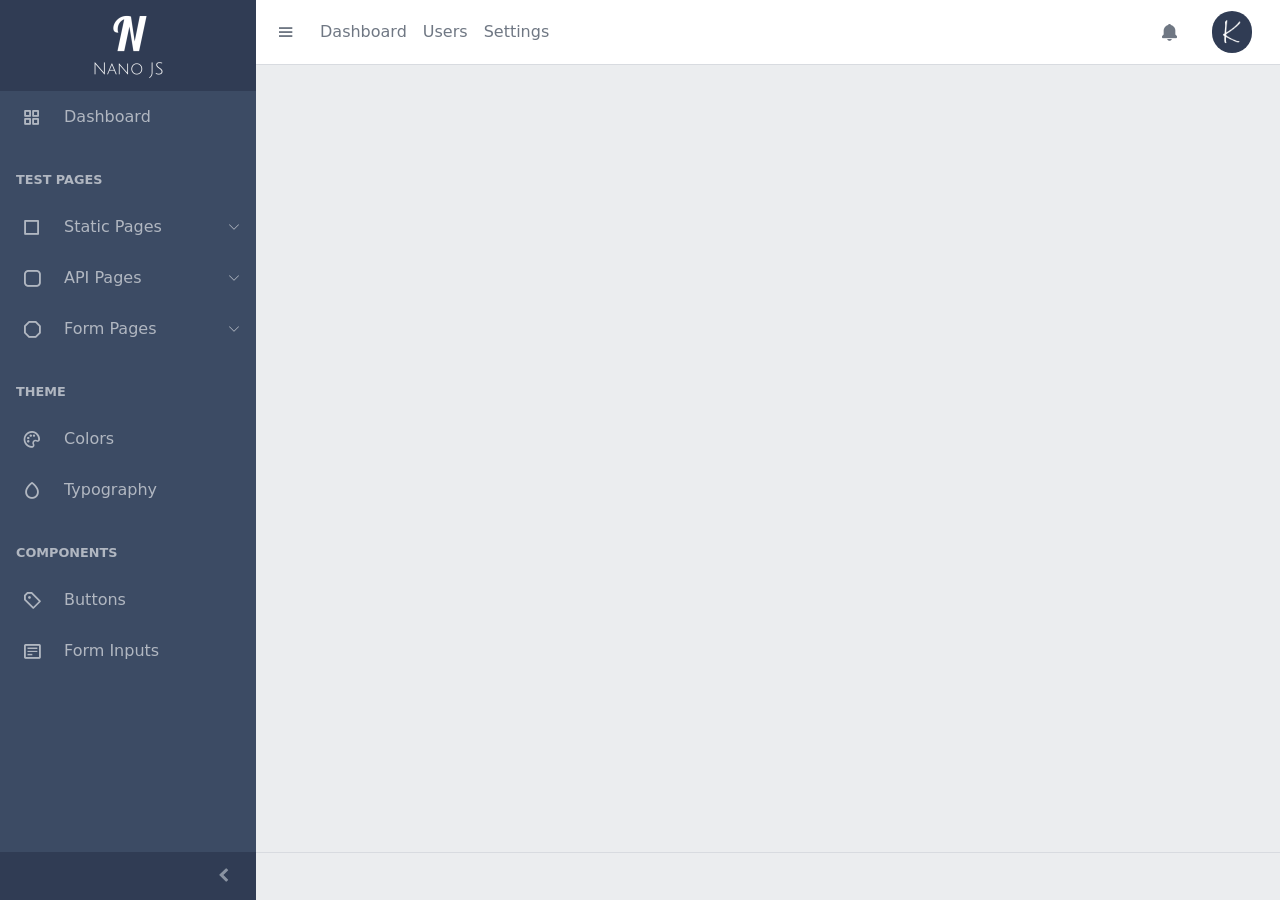
==== commit aecdff19: "Updated Nano JS fixes" ====
--- a/index.html
+++ b/index.html
@@ -6,11 +6,7 @@
       name="viewport"
       content="width=device-width, initial-scale=1.0, shrink-to-fit=no"
     />
-    <meta
-      name="google-signin-client_id"
-      content="591014728640-ffhuj822gr8k2f92mpk3l8eg4rbhialf.apps.googleusercontent.com"
-    />
-    <title>NanoJS</title>
+    <title>Admin | NanoJS</title>
     <link
       href="https://cdn.jsdelivr.net/npm/bootstrap@5.0.2/dist/css/bootstrap.min.css"
       rel="stylesheet"
@@ -21,70 +17,269 @@
       href="https://unpkg.com/boxicons@2.1.1/css/boxicons.min.css"
       rel="stylesheet"
     />
-    <link href="assets/global/adminGlobal.css" rel="stylesheet" />
-    <script src="https://apis.google.com/js/platform.js" async defer></script>
+    <link href="/assets/global/adminGlobal.css" rel="stylesheet" />
+    <link href="/assets/global/adminSimplebar.css" rel="stylesheet" />
   </head>
-  <body>
-    <div data-n-dynamic-element="login">
-      <div class="container-fluid login-page">
-        <div class="row min-vh-100">
-          <div
-            class="col-md-6 d-flex justify-content-center align-items-center login-page-left"
-          >
-            <img src="assets/images/login.svg" />
+  <body cz-shortcut-listen="true">
+    <div class="sidebar sidebar-dark sidebar-fixed" id="sidebar">
+      <div class="sidebar-brand d-none d-md-flex">
+        <span class="sidebar-brand-full"
+          ><img src="/assets/images/logo.png"
+        /></span>
+        <span class="sidebar-brand-narrow"
+          ><img src="/assets/images/logo2.png"
+        /></span>
+      </div>
+      <ul class="sidebar-nav" data-coreui="navigation" data-simplebar="init">
+        <div class="simplebar-wrapper" style="margin: 0px">
+          <div class="simplebar-height-auto-observer-wrapper">
+            <div class="simplebar-height-auto-observer"></div>
+          </div>
+          <div class="simplebar-mask">
+            <div class="simplebar-offset" style="right: 0px; bottom: 0px">
+              <div
+                class="simplebar-content-wrapper"
+                style="height: 100%; overflow: hidden scroll"
+              >
+                <div class="simplebar-content" style="padding: 0px">
+                  <li class="nav-item">
+                    <a class="nav-link" href="#" data-n-linkto="dashboard">
+                      <i class="bx bx-grid-alt nav-icon"></i>
+                      Dashboard
+                    </a>
+                  </li>
+                  <li class="nav-title">Test Pages</li>
+                  <li class="nav-group">
+                    <a class="nav-link nav-group-toggle" href="#">
+                      <i class="bx bx-square nav-icon"></i>
+                      Static Pages
+                    </a>
+                    <ul class="nav-group-items">
+                      <li class="nav-item">
+                        <a
+                          class="nav-link"
+                          href="#"
+                          data-n-linkto="testPages_staticTestPage1"
+                          data-n-url-page="test_page"
+                          data-n-url-meta="1"
+                          ><span class="nav-icon"></span> Test Page1</a
+                        >
+                      </li>
+                      <!-- <li class="nav-item">
+                        <a
+                          class="nav-link"
+                          href="#"
+                          data-n-linkto="testPages_staticTestPage2"
+                          ><span class="nav-icon"></span> Test Page2</a
+                        >
+                      </li> -->
+                    </ul>
+                  </li>
+                  <li class="nav-group">
+                    <a class="nav-link nav-group-toggle" href="#">
+                      <i class="bx bx-square-rounded nav-icon"></i>
+                      API Pages
+                    </a>
+                    <ul class="nav-group-items">
+                      <li class="nav-item">
+                        <a
+                          class="nav-link"
+                          href="#"
+                          data-n-linkto="testPages_apiTestPage1"
+                          data-n-url-page="api_page"
+                          data-n-url-meta="1"
+                          ><span class="nav-icon"></span> Test Page1</a
+                        >
+                      </li>
+                    </ul>
+                  </li>
+                  <li class="nav-group">
+                    <a class="nav-link nav-group-toggle" href="#">
+                      <i class="bx bx-polygon nav-icon"></i>
+                      Form Pages
+                    </a>
+                    <ul class="nav-group-items">
+                      <li class="nav-item">
+                        <a
+                          class="nav-link"
+                          href="#"
+                          data-n-linkto="testPages_basicForm"
+                          ><span class="nav-icon"></span> Basic Form</a
+                        >
+                      </li>
+                      <li class="nav-item">
+                        <a
+                          class="nav-link"
+                          href="#"
+                          data-n-linkto="testPages_dynamicFieldForm"
+                          ><span class="nav-icon"></span> Dynamic Field Form</a
+                        >
+                      </li>
+                    </ul>
+                  </li>
+                  <li class="nav-title">Theme</li>
+                  <li class="nav-item">
+                    <a class="nav-link" href="#" data-n-linkto="theme_colors">
+                      <i class="bx bx-palette nav-icon"></i>
+                      Colors
+                    </a>
+                  </li>
+                  <li class="nav-item">
+                    <a
+                      class="nav-link"
+                      href="#"
+                      data-n-linkto="theme_typography"
+                    >
+                      <i class="bx bx-droplet nav-icon"></i>
+                      Typography
+                    </a>
+                  </li>
+                  <li class="nav-title">Components</li>
+                  <li class="nav-item">
+                    <a
+                      class="nav-link"
+                      href="#"
+                      data-n-linkto="components_buttons"
+                    >
+                      <i class="bx bx-purchase-tag-alt nav-icon"></i>
+                      Buttons
+                    </a>
+                  </li>
+                  <li class="nav-item">
+                    <a class="nav-link" href="#" data-n-linkto="">
+                      <i class="bx bx-detail nav-icon"></i>
+                      Form Inputs
+                    </a>
+                  </li>
+                </div>
+              </div>
+            </div>
           </div>
           <div
-            class="col-md-6 d-flex justify-content-center align-items-center login-page-right"
+            class="simplebar-placeholder"
+            style="width: auto; height: 841px"
+          ></div>
+        </div>
+        <div
+          class="simplebar-track simplebar-horizontal"
+          style="visibility: hidden"
+        >
+          <div
+            class="simplebar-scrollbar"
+            style="width: 0px; display: none"
+          ></div>
+        </div>
+        <div
+          class="simplebar-track simplebar-vertical"
+          style="visibility: visible"
+        >
+          <div
+            class="simplebar-scrollbar"
+            style="
+              height: 25px;
+              transform: translate3d(0px, 0px, 0px);
+              display: block;
+            "
+          ></div>
+        </div>
+      </ul>
+      <button
+        class="sidebar-toggler"
+        type="button"
+        data-coreui-toggle="unfoldable"
+      ></button>
+    </div>
+    <div class="wrapper d-flex flex-column min-vh-100 bg-light">
+      <header class="header header-sticky mb-4">
+        <div class="container-fluid">
+          <button
+            class="header-toggler px-md-0 me-md-3"
+            type="button"
+            onclick="coreui.Sidebar.getInstance(document.querySelector('#sidebar')).toggle()"
           >
-            <div class="login-container p-5">
-              <p class="login-page-title mb-4">Welcome Back</p>
-              <form autocomplete="off">
-                <div class="floating-label mb-4">
-                  <input
-                    class="floating-input form-control"
-                    type="text"
-                    placeholder=" "
-                    name=""
-                    autocomplete="off"
+            <i class="bx bx-menu"></i>
+          </button>
+          <ul class="header-nav d-none d-md-flex">
+            <li class="nav-item">
+              <a class="nav-link" href="#" data-n-linkto="dashboard"
+                >Dashboard</a
+              >
+            </li>
+            <li class="nav-item"><a class="nav-link" href="#">Users</a></li>
+            <li class="nav-item"><a class="nav-link" href="#">Settings</a></li>
+          </ul>
+          <ul class="header-nav ms-auto">
+            <li class="nav-item">
+              <a class="nav-link" href="#">
+                <i class="bx bxs-bell icon icon-lg"></i>
+              </a>
+            </li>
+          </ul>
+          <ul class="header-nav ms-3">
+            <li class="nav-item dropdown">
+              <a
+                class="nav-link py-0"
+                data-coreui-toggle="dropdown"
+                href="#"
+                role="button"
+                aria-haspopup="true"
+                aria-expanded="false"
+              >
+                <div class="avatar avatar-md">
+                  <img
+                    class="avatar-img"
+                    src="/assets/images/initial.png"
+                    alt="test@gmail.com"
                   />
-                  <span class="highlight"></span>
-                  <label>Email</label>
-                </div>
-                <div class="floating-label mb-4">
-                  <input
-                    class="floating-input form-control"
-                    type="password"
-                    placeholder=" "
-                    name=""
-                    autocomplete="off"
-                  />
-                  <span class="highlight"></span>
-                  <label>Password</label>
-                </div>
-                <button
-                  class="btn btn-primary rounded-pill w-100"
-                  type="submit"
-                >
-                  Login
-                </button>
-              </form>
-              <div class="mb-4 mt-4 relative or">
-                <p>OR</p>
+                </div>
+              </a>
+              <div class="dropdown-menu dropdown-menu-end pt-0">
+                <div class="dropdown-header bg-light py-2">
+                  <div class="fw-semibold">Account</div>
+                </div>
+                <a class="dropdown-item" href="#">
+                  <i class="bx bx-message icon me-2"></i>
+                  Messages<span class="badge badge-sm bg-success ms-2">19</span>
+                </a>
+                <div class="dropdown-header bg-light py-2">
+                  <div class="fw-semibold">Settings</div>
+                </div>
+                <a class="dropdown-item" href="#">
+                  <i class="bx bx-user icon me-2"></i>
+                  Profile
+                </a>
+                <a class="dropdown-item" href="#">
+                  <i class="bx bxs-wrench icon me-2"></i>
+                  Settings
+                </a>
+                <div class="dropdown-divider"></div>
+                <a class="dropdown-item" href="#">
+                  <i class="bx bx-log-out-circle icon me-2"></i>
+                  Logout
+                </a>
               </div>
-              <div class="g-signin2" data-onsuccess="onSignIn"></div>
-            </div>
-          </div>
-        </div>
+            </li>
+          </ul>
+        </div>
+      </header>
+      <div class="body flex-grow-1 px-3">
+        <!-- Start -->
+        <div class="container-lg" data-n-dynamic-element="main"></div>
+        <!-- End -->
       </div>
+      <footer class="footer"></footer>
     </div>
+    <script src="/assets/config.js"></script>
+    <script src="/assets/global/adminGlobal.js"></script>
+    <!-- Load Page Scripts Here - Start -->
+    <script src="/assets/pages/testPages/apiPages/templateAPI.js"></script>
+    <!-- Load Page Scripts Here - End -->
+    <script src="/assets/global/menuSchema.js"></script>
+    <script src="/assets/global/menu.js"></script>
     <script>
-      function onSignIn(googleUser) {
-        var profile = googleUser.getBasicProfile();
-        console.log("ID: " + profile.getId()); // Do not send to your backend! Use an ID token instead.
-        console.log("Name: " + profile.getName());
-        console.log("Image URL: " + profile.getImageUrl());
-        console.log("Email: " + profile.getEmail()); // This is null if the 'email' scope is not present.
-      }
+      const pageURLAttributes = getPageURLAndQueryParams();
+      const pageName = getPageNameByURL(pageURLAttributes.url);
+      getPage(pageName, pageURLAttributes.queryParams, true);
     </script>
   </body>
 </html>
--- a/assets/global/adminGlobal.css
+++ b/assets/global/adminGlobal.css
@@ -12500,6 +12500,37 @@
   font-style: italic;
 }
 
+.dnone {
+  display: none;
+}
+
+.n-card {
+  padding: 10px;
+  word-wrap: break-word;
+  background-color: var(--cui-card-bg, #fff);
+  background-clip: border-box;
+  border: 1px solid var(--cui-card-border-color, rgba(0, 0, 21, 0.125));
+  border-radius: 0.25rem;
+  height: 100%;
+}
+
+.sTP1_sidebar ul {
+  padding-left: 0px;
+  list-style: none;
+}
+
+.sTP1_sidebar ul li {
+  padding: 10px 0px;
+  text-align: center;
+  cursor: pointer;
+}
+
+.sTP1_sidebar ul li:hover {
+  color: var(--cui-sidebar-nav-link-hover-color, rgba(255, 255, 255, 0.87));
+  text-decoration: none;
+  background: #3c4b64;
+}
+
 /* Login */
 .login-page {
   background-color: #fafafa;
--- a/assets/global/adminSimplebar.css
+++ b/assets/global/adminSimplebar.css
@@ -0,0 +1,186 @@
+[data-simplebar] {
+    position: relative;
+    flex-direction: column;
+    flex-wrap: wrap;
+    justify-content: flex-start;
+    align-content: flex-start;
+    align-items: flex-start
+}
+.simplebar-wrapper {
+    overflow: hidden;
+    width: inherit;
+    height: inherit;
+    max-width: inherit;
+    max-height: inherit
+}
+.simplebar-mask {
+    direction: inherit;
+    position: absolute;
+    overflow: hidden;
+    padding: 0;
+    margin: 0;
+    left: 0;
+    top: 0;
+    bottom: 0;
+    right: 0;
+    width: auto !important;
+    height: auto !important;
+    z-index: 0
+}
+.simplebar-offset {
+    direction: inherit !important;
+    box-sizing: inherit !important;
+    resize: none !important;
+    position: absolute;
+    top: 0;
+    left: 0;
+    bottom: 0;
+    right: 0;
+    padding: 0;
+    margin: 0;
+    -webkit-overflow-scrolling: touch
+}
+.simplebar-content-wrapper {
+    direction: inherit;
+    box-sizing: border-box !important;
+    position: relative;
+    display: block;
+    height: 100%;
+    width: auto;
+    max-width: 100%;
+    max-height: 100%;
+    scrollbar-width: none;
+    -ms-overflow-style: none
+}
+.simplebar-content-wrapper::-webkit-scrollbar,
+.simplebar-hide-scrollbar::-webkit-scrollbar {
+    width: 0;
+    height: 0
+}
+.simplebar-content:before,
+.simplebar-content:after {
+    content: ' ';
+    display: table
+}
+.simplebar-placeholder {
+    max-height: 100%;
+    max-width: 100%;
+    width: 100%;
+    pointer-events: none
+}
+.simplebar-height-auto-observer-wrapper {
+    box-sizing: inherit !important;
+    height: 100%;
+    width: 100%;
+    max-width: 1px;
+    position: relative;
+    float: left;
+    max-height: 1px;
+    overflow: hidden;
+    z-index: -1;
+    padding: 0;
+    margin: 0;
+    pointer-events: none;
+    flex-grow: inherit;
+    flex-shrink: 0;
+    flex-basis: 0
+}
+.simplebar-height-auto-observer {
+    box-sizing: inherit;
+    display: block;
+    opacity: 0;
+    position: absolute;
+    top: 0;
+    left: 0;
+    height: 1000%;
+    width: 1000%;
+    min-height: 1px;
+    min-width: 1px;
+    overflow: hidden;
+    pointer-events: none;
+    z-index: -1
+}
+.simplebar-track {
+    z-index: 1;
+    position: absolute;
+    right: 0;
+    bottom: 0;
+    pointer-events: none;
+    overflow: hidden
+}
+[data-simplebar].simplebar-dragging .simplebar-content {
+    pointer-events: none;
+    user-select: none;
+    -webkit-user-select: none
+}
+[data-simplebar].simplebar-dragging .simplebar-track {
+    pointer-events: all
+}
+.simplebar-scrollbar {
+    position: absolute;
+    left: 0;
+    right: 0;
+    min-height: 10px
+}
+.simplebar-scrollbar:before {
+    position: absolute;
+    content: '';
+    background: #000;
+    border-radius: 7px;
+    left: 2px;
+    right: 2px;
+    opacity: 0;
+    transition: opacity .2s linear
+}
+.simplebar-scrollbar.simplebar-visible:before {
+    opacity: .5;
+    transition: opacity 0s linear
+}
+.simplebar-track.simplebar-vertical {
+    top: 0;
+    width: 11px
+}
+.simplebar-track.simplebar-vertical .simplebar-scrollbar:before {
+    top: 2px;
+    bottom: 2px
+}
+.simplebar-track.simplebar-horizontal {
+    left: 0;
+    height: 11px
+}
+.simplebar-track.simplebar-horizontal .simplebar-scrollbar:before {
+    height: 100%;
+    left: 2px;
+    right: 2px
+}
+.simplebar-track.simplebar-horizontal .simplebar-scrollbar {
+    right: auto;
+    left: 0;
+    top: 2px;
+    height: 7px;
+    min-height: 0;
+    min-width: 10px;
+    width: auto
+}
+[data-simplebar-direction=rtl] .simplebar-track.simplebar-vertical {
+    right: auto;
+    left: 0
+}
+.hs-dummy-scrollbar-size {
+    direction: rtl;
+    position: fixed;
+    opacity: 0;
+    visibility: hidden;
+    height: 500px;
+    width: 500px;
+    overflow-y: hidden;
+    overflow-x: scroll
+}
+.simplebar-hide-scrollbar {
+    position: fixed;
+    left: 0;
+    visibility: hidden;
+    overflow-y: scroll;
+    scrollbar-width: none;
+    -ms-overflow-style: none
+}
